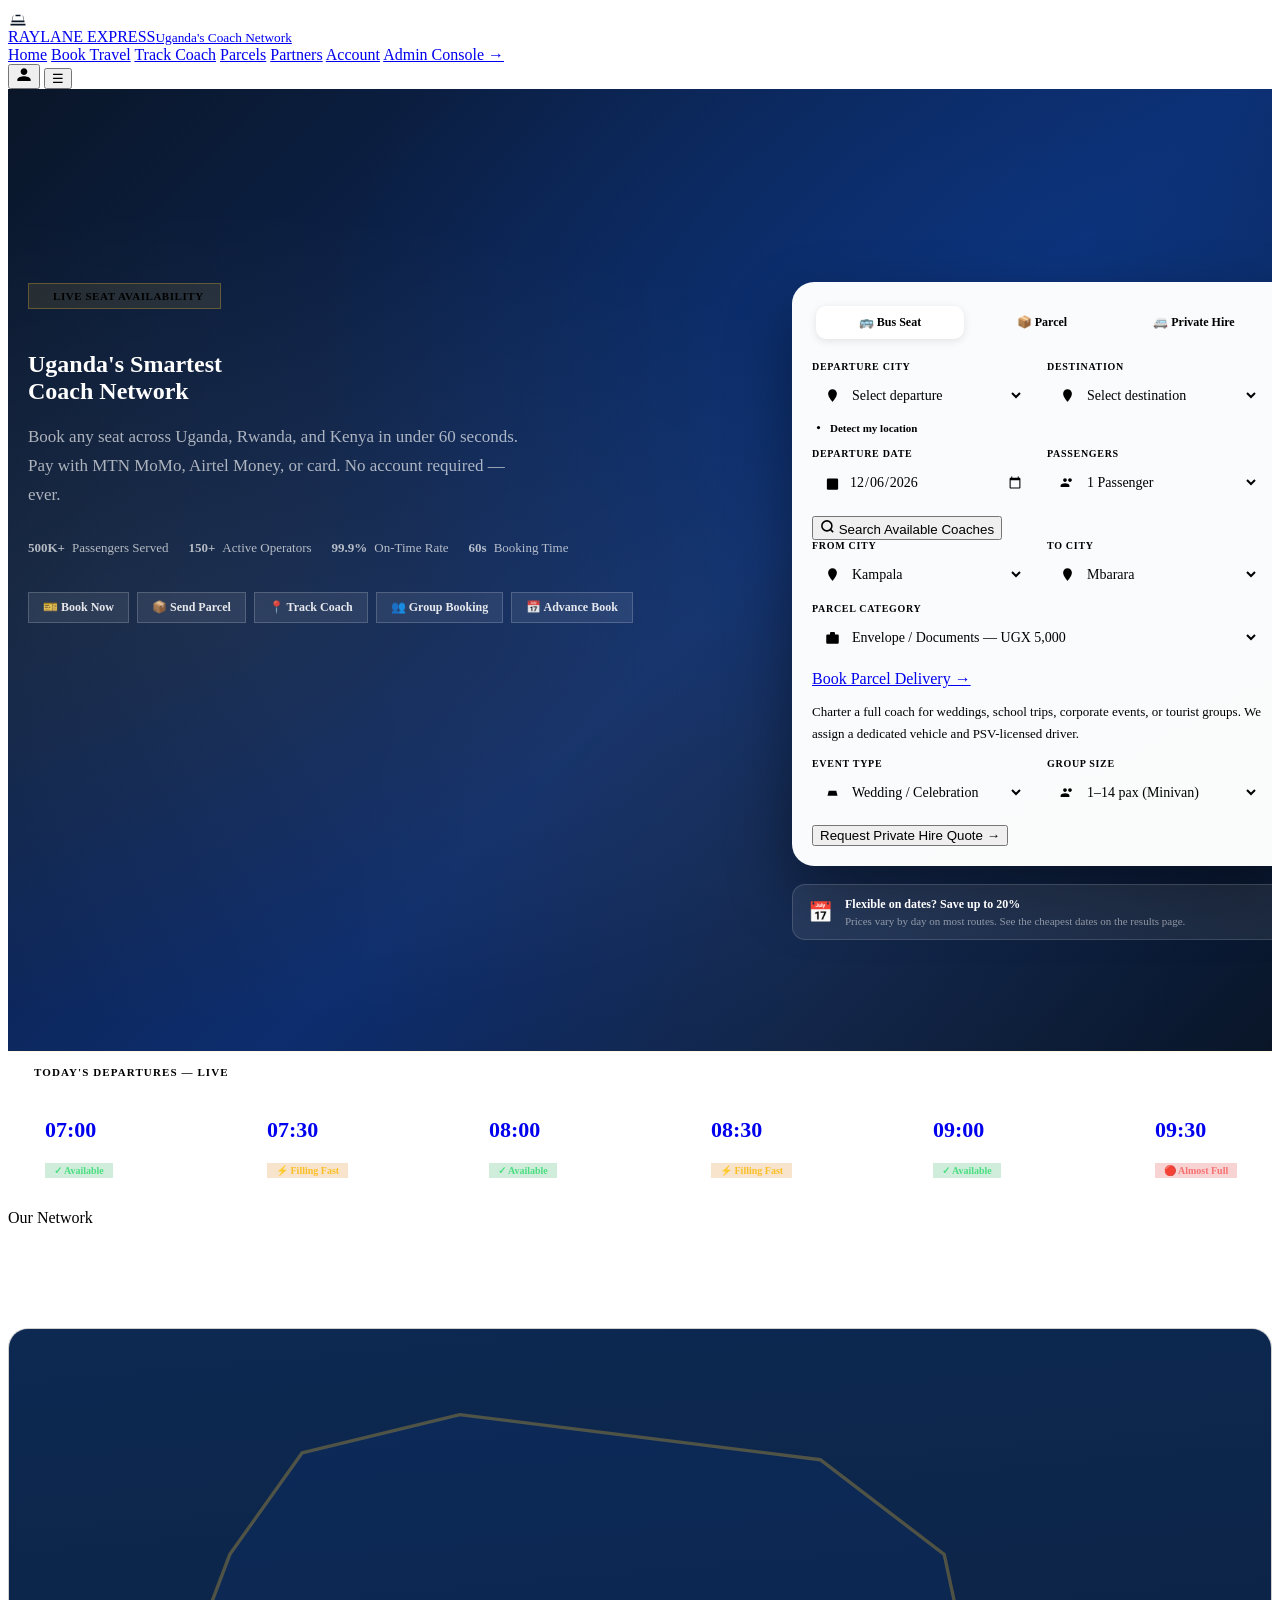
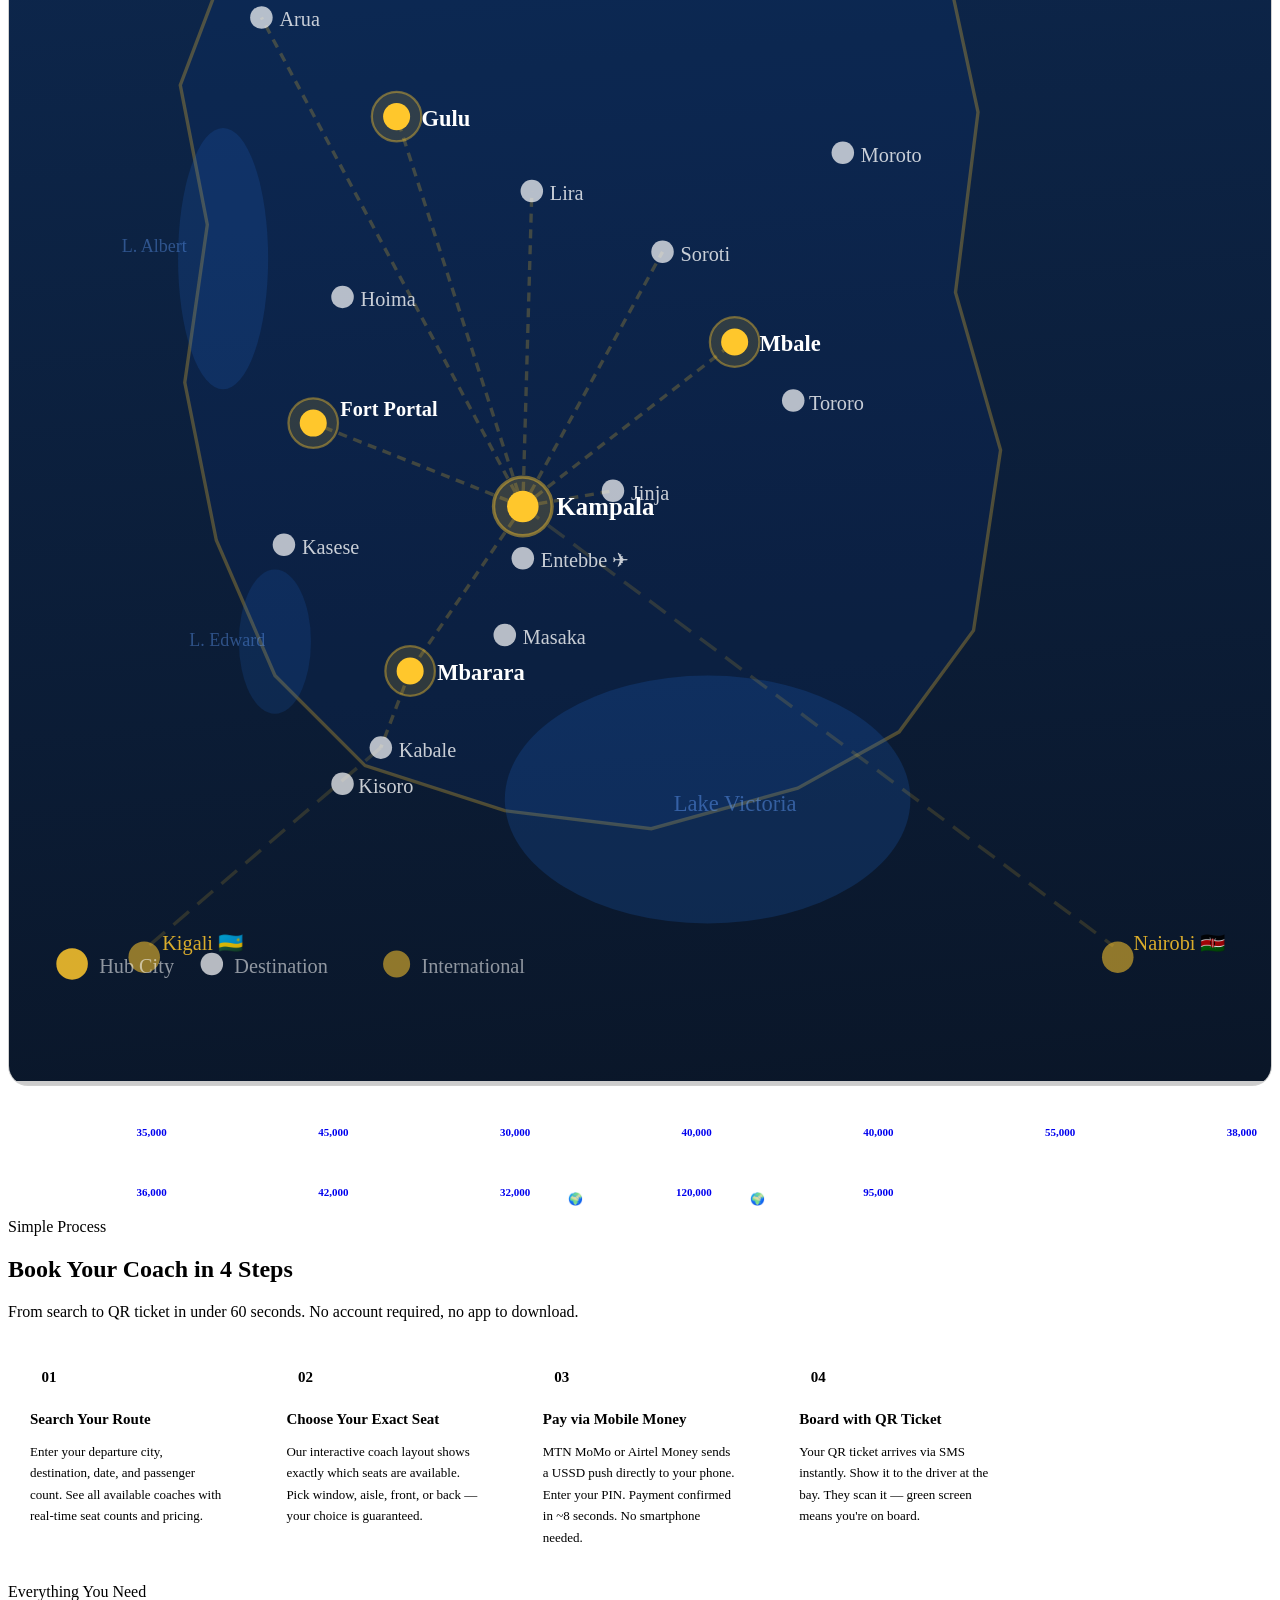
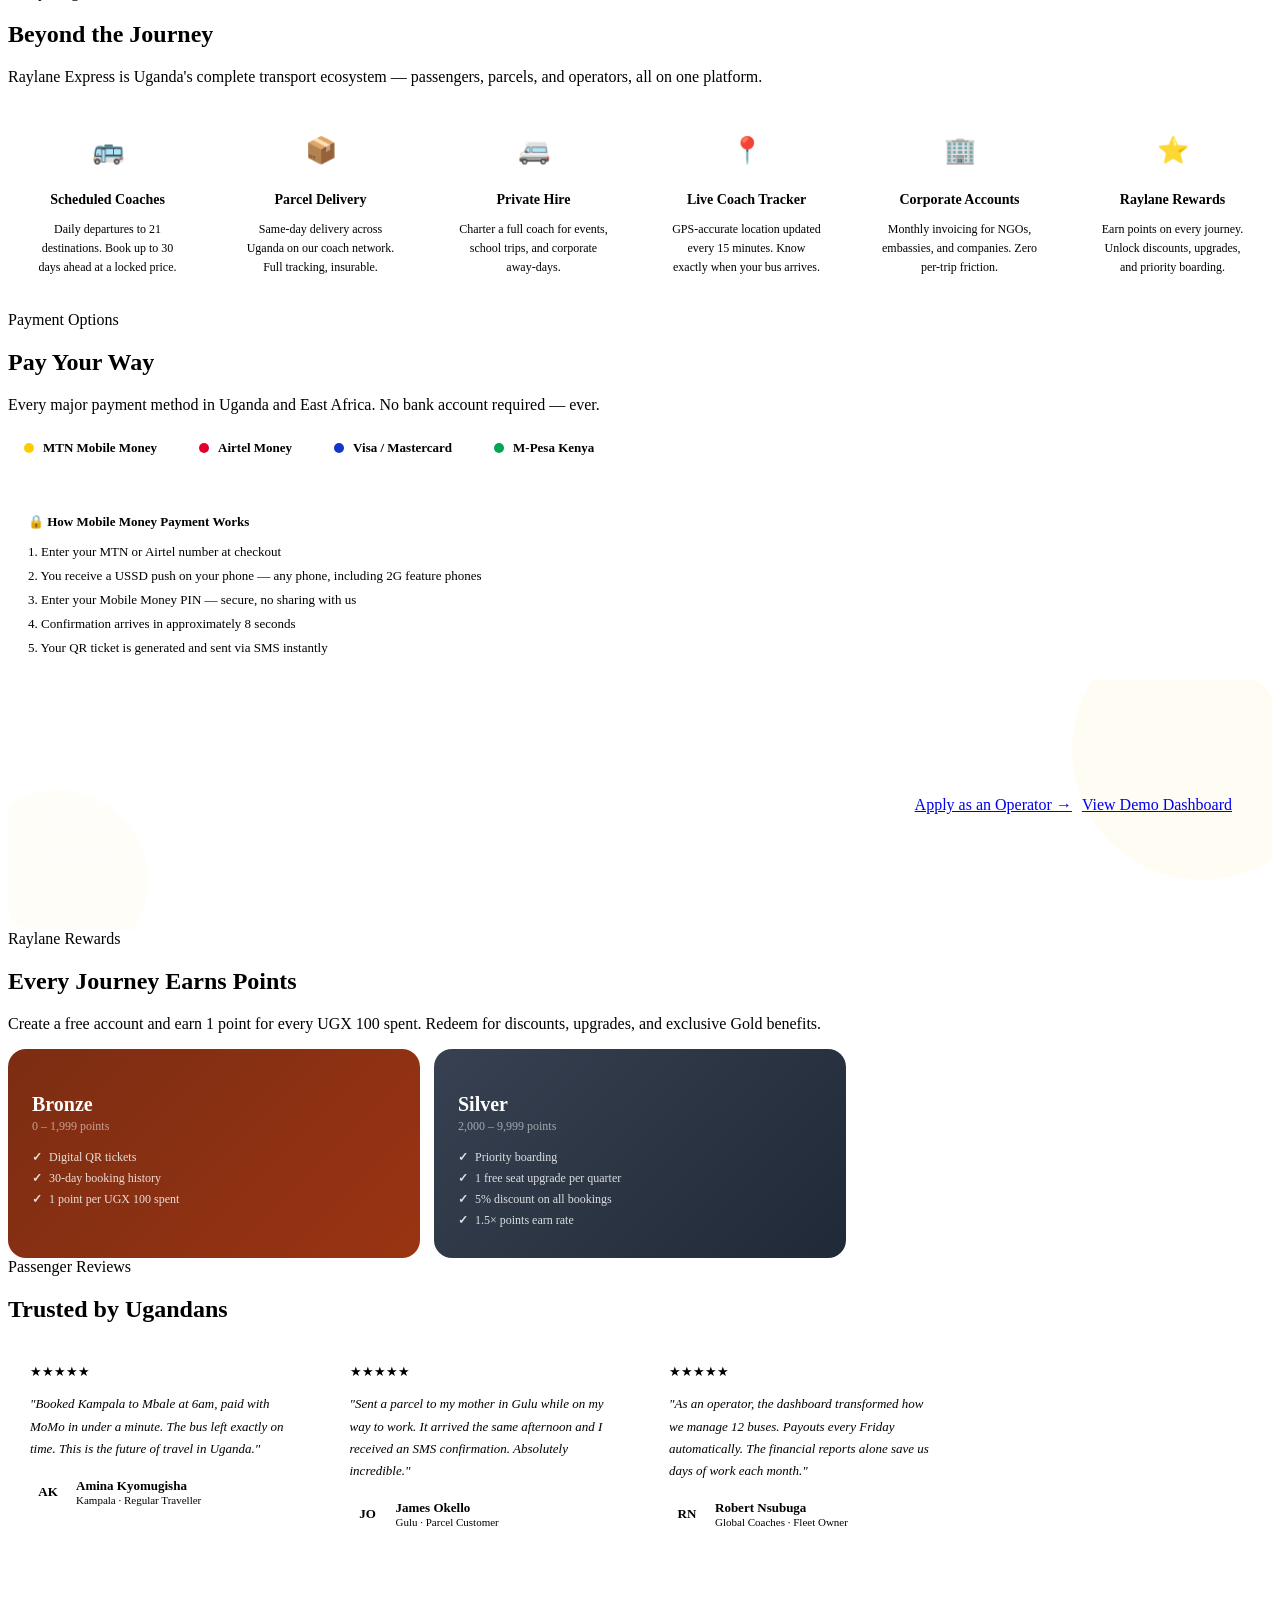
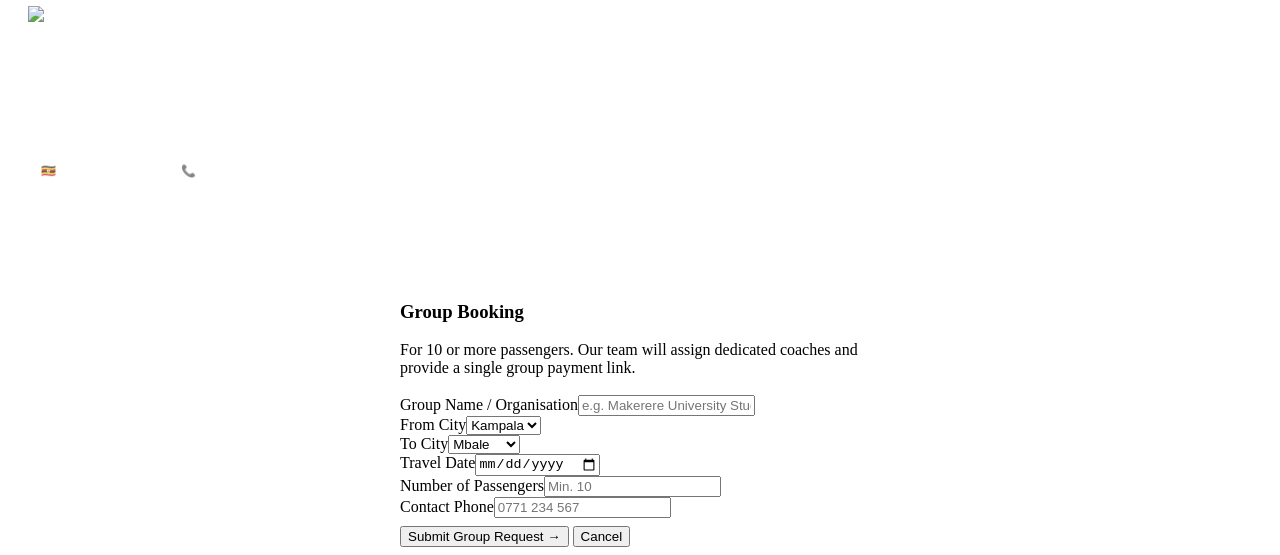
==== public/index.html @ 49a87b99 "Add files via upload 2A" ====
<!DOCTYPE html>
<html lang="en">
<head>
<meta charset="UTF-8"/>
<meta name="viewport" content="width=device-width,initial-scale=1.0,maximum-scale=1.0"/>
<meta name="description" content="Book Uganda coach tickets online in 60 seconds. MTN MoMo, Airtel Money, or card. Kampala to Mbale, Gulu, Mbarara, Nairobi and more."/>
<meta name="theme-color" content="#0A1628"/>
<title>Raylane Express — Uganda's Premier Coach Network</title>
<link rel="icon" href="/logo.png" type="image/png"/>
<link rel="apple-touch-icon" href="/logo.png"/>
<link rel="manifest" href="/manifest.json"/>
<link rel="stylesheet" href="/styles.css"/>
<style>
/* ── HOME-SPECIFIC STYLES ── */
.hero {
  min-height: 100vh; background: var(--navy);
  position: relative; display: flex; flex-direction: column;
  justify-content: center; overflow: hidden; padding-top: 62px;
}
.hero-bg {
  position: absolute; inset: 0;
  background: linear-gradient(135deg,#0A1628 0%,#0d2d6e 55%,#0A1628 100%);
}
.hero-glow {
  position: absolute; inset: 0;
  background-image:
    radial-gradient(ellipse at 15% 55%, rgba(255,199,44,.07) 0%, transparent 55%),
    radial-gradient(ellipse at 85% 25%, rgba(11,61,145,.45) 0%, transparent 50%),
    radial-gradient(ellipse at 60% 85%, rgba(255,199,44,.04) 0%, transparent 40%);
  pointer-events: none;
}
.hero-content {
  position: relative; z-index: 2; max-width: 1280px;
  margin: 0 auto; padding: 44px 20px 24px; width: 100%;
}
.hero-grid { display: flex; gap: 20px; flex-wrap: wrap; align-items: flex-start; }
.hero-left { flex: 1; min-width: 280px; }
.hero-right { flex: 1; min-width: 290px; max-width: 500px; }

.hero-badge {
  display: inline-flex; align-items: center; gap: 8px;
  background: rgba(255,199,44,.1); border: 1px solid rgba(255,199,44,.28);
  color: var(--gold); font-size: 11px; font-weight: 700;
  padding: 6px 16px; border-radius: var(--radius);
  letter-spacing: .05em; text-transform: uppercase; margin-bottom: 22px;
}
.hero h1 { color: #fff; margin-bottom: 18px; }
.hero h1 em { color: var(--gold); font-style: normal; }
.hero-sub { font-size: clamp(14px,1.8vw,17px); color: rgba(255,255,255,.65); max-width: 500px; line-height: 1.7; margin-bottom: 30px; }
.trust-row { display: flex; gap: 20px; flex-wrap: wrap; margin-bottom: 36px; }
.trust-item { display: flex; align-items: center; gap: 7px; color: rgba(255,255,255,.68); font-size: 13px; }
.trust-item strong { color: var(--gold); font-family: var(--font-display); font-weight: 800; }

/* Search box */
.search-box {
  background: rgba(255,255,255,.98); border-radius: 22px;
  padding: 20px; box-shadow: 0 28px 64px rgba(0,0,0,.42);
  margin-bottom: 18px;
}
.search-tabs { display: flex; gap: 4px; background: var(--surface); border-radius: 13px; padding: 4px; margin-bottom: 18px; }
.stab {
  flex: 1; text-align: center; padding: 9px 4px; border-radius: 10px;
  font-size: 12px; font-weight: 700; cursor: pointer; transition: all .2s;
  border: none; background: transparent; color: var(--muted); font-family: var(--font-display);
}
.stab.active { background: #fff; color: var(--blue); box-shadow: 0 2px 8px rgba(0,0,0,.1); }
.search-fields { display: grid; grid-template-columns: 1fr 1fr; gap: 10px; margin-bottom: 14px; }
.sf-label { font-size: 10px; font-weight: 700; color: var(--muted); text-transform: uppercase; letter-spacing: .07em; margin-bottom: 5px; }
.sf-wrap {
  display: flex; align-items: center; gap: 8px;
  background: var(--surface); border: 1.5px solid var(--border);
  border-radius: 12px; padding: 10px 13px; transition: border-color .2s;
}
.sf-wrap:focus-within, .sf-wrap:hover { border-color: var(--blue); }
.sf-wrap svg { width: 15px; height: 15px; fill: var(--blue); flex-shrink: 0; }
.sf-wrap select, .sf-wrap input {
  border: none; background: transparent; font-size: 14px; font-weight: 500;
  color: var(--text); outline: none; width: 100%; cursor: pointer;
  font-family: var(--font-body);
}
.sf-full { grid-column: 1 / -1; }
.loc-btn {
  display: inline-flex; align-items: center; gap: 5px;
  color: var(--blue); font-size: 11px; font-weight: 600;
  cursor: pointer; border: none; background: none;
  padding: 3px 0; margin-top: 4px; font-family: var(--font-body);
}
.loc-btn svg { width: 13px; height: 13px; fill: var(--blue); }
.terminal-info {
  background: rgba(22,163,74,.08); border: 1px solid rgba(22,163,74,.2);
  border-radius: 10px; padding: 8px 12px; font-size: 12px;
  color: var(--green); margin-top: 8px; display: none;
}
.quick-pills { display: flex; gap: 8px; flex-wrap: wrap; }
.qp {
  display: inline-flex; align-items: center; gap: 6px;
  background: rgba(255,255,255,.08); border: 1px solid rgba(255,255,255,.18);
  color: rgba(255,255,255,.88); font-size: 12px; font-weight: 600;
  padding: 7px 14px; border-radius: var(--radius); cursor: pointer;
  transition: all .2s; white-space: nowrap; text-decoration: none;
}
.qp:hover { background: var(--gold); color: var(--navy); border-color: var(--gold); }

/* Live strip */
.live-strip { background: var(--navy); padding: 14px 0; border-top: 1px solid rgba(255,199,44,.14); }
.live-strip-inner { max-width: 1280px; margin: 0 auto; padding: 0 20px; }
.live-label { font-size: 11px; font-weight: 700; text-transform: uppercase; letter-spacing: .1em; color: var(--gold); margin-bottom: 10px; display: flex; align-items: center; gap: 6px; }
.dep-scroll { display: flex; gap: 10px; overflow-x: auto; padding-bottom: 4px; scrollbar-width: none; }
.dep-scroll::-webkit-scrollbar { display: none; }
.dep-card {
  flex-shrink: 0; background: rgba(255,255,255,.05);
  border: 1px solid rgba(255,255,255,.1); border-radius: 13px;
  padding: 12px 16px; min-width: 178px; cursor: pointer;
  transition: all .2s; text-decoration: none; display: block;
}
.dep-card:hover { background: rgba(255,199,44,.08); border-color: rgba(255,199,44,.3); }
.dep-route { font-size: 12px; font-weight: 700; color: #fff; margin-bottom: 3px; }
.dep-time { font-size: 22px; font-weight: 800; font-family: var(--font-display); color: var(--gold); line-height: 1; }
.dep-meta { font-size: 11px; color: rgba(255,255,255,.42); margin-top: 4px; }
.dep-status { font-size: 10px; font-weight: 700; padding: 2px 9px; border-radius: var(--radius); margin-top: 6px; display: inline-block; }
.ds-ok   { background: rgba(22,163,74,.2); color: #4ade80; }
.ds-fast { background: rgba(217,119,6,.2); color: #fbbf24; }
.ds-full { background: rgba(220,38,38,.2); color: #f87171; }

/* Map section */
.map-section { background: var(--navy); }
.map-section .section-title { color: #fff; }
.map-section .section-sub { color: rgba(255,255,255,.58); }
.map-wrap { border-radius: 20px; overflow: hidden; border: 1px solid rgba(255,255,255,.08); background: rgba(0,0,0,.2); }
.dest-grid { display: grid; grid-template-columns: repeat(auto-fill, minmax(158px,1fr)); gap: 8px; margin-top: 20px; }
.dest-chip {
  display: flex; align-items: center; justify-content: space-between;
  background: rgba(255,255,255,.05); border: 1px solid rgba(255,255,255,.09);
  border-radius: 12px; padding: 10px 14px; cursor: pointer;
  transition: all .2s; text-decoration: none;
}
.dest-chip:hover { background: rgba(255,199,44,.1); border-color: rgba(255,199,44,.3); }
.dc-name { font-size: 12px; font-weight: 600; color: #fff; }
.dc-price { font-size: 11px; color: var(--gold); font-weight: 700; }

/* Services */
.svc-grid { display: grid; grid-template-columns: repeat(auto-fill, minmax(185px,1fr)); gap: 14px; }
.svc-card {
  background: #fff; border: 1px solid var(--border); border-radius: 17px;
  padding: 22px; text-align: center; cursor: pointer; transition: all .25s;
  text-decoration: none; color: inherit; display: block;
}
.svc-card:hover { transform: translateY(-4px); box-shadow: 0 14px 36px rgba(11,61,145,.13); border-color: var(--blue); }
.svc-icon { width: 54px; height: 54px; background: var(--surface); border-radius: 14px; display: flex; align-items: center; justify-content: center; margin: 0 auto 14px; font-size: 26px; transition: background .2s; }
.svc-card:hover .svc-icon { background: var(--navy); }
.svc-title { font-size: 14px; font-weight: 700; margin-bottom: 6px; font-family: var(--font-display); }
.svc-desc { font-size: 12px; color: var(--muted); line-height: 1.6; }

/* Payment */
.pay-grid { display: flex; flex-wrap: wrap; gap: 10px; }
.pay-card { display: flex; align-items: center; gap: 9px; background: #fff; border: 1.5px solid var(--border); border-radius: 12px; padding: 10px 16px; font-size: 13px; font-weight: 600; }
.pdot { width: 10px; height: 10px; border-radius: 50%; flex-shrink: 0; }
.momo { background: #FFCC00; } .airtel { background: #E4002B; } .visa { background: #1434CB; } .mpesa { background: #00A651; }

/* Operator banner */
.op-banner {
  background: linear-gradient(135deg, var(--navy) 0%, #0e3d8c 100%);
  border-radius: 24px; padding: 48px 40px;
  display: flex; flex-wrap: wrap; gap: 32px;
  align-items: center; justify-content: space-between;
  position: relative; overflow: hidden;
}
.op-banner::before { content: ''; position: absolute; right: -60px; top: -60px; width: 260px; height: 260px; background: rgba(255,199,44,.05); border-radius: 50%; }
.op-banner::after  { content: ''; position: absolute; left: -40px; bottom: -40px; width: 180px; height: 180px; background: rgba(255,199,44,.03); border-radius: 50%; }
.op-banner-text { position: relative; z-index: 1; }
.op-banner-text h2 { color: #fff; margin-bottom: 10px; }
.op-banner-text p { color: rgba(255,255,255,.68); max-width: 480px; line-height: 1.7; font-size: 15px; }
.op-banner-btns { display: flex; gap: 10px; flex-wrap: wrap; position: relative; z-index: 1; }

/* Loyalty */
.loyalty-grid { display: grid; grid-template-columns: repeat(3,1fr); gap: 14px; }
.tier-card { border-radius: 18px; padding: 24px; overflow: hidden; }
.t-bronze { background: linear-gradient(135deg,#7c2d12,#9a3412); }
.t-silver { background: linear-gradient(135deg,#374151,#1f2937); }
.t-gold   { background: linear-gradient(135deg,#78350f,var(--navy)); }
.tier-card h3 { font-size: 20px; font-weight: 800; color: #fff; margin-bottom: 3px; }
.tier-pts { font-size: 12px; color: rgba(255,255,255,.55); margin-bottom: 16px; }
.tier-perk { font-size: 12px; color: rgba(255,255,255,.84); margin-bottom: 6px; display: flex; gap: 7px; }
.tier-perk::before { content: '✓'; color: var(--gold); font-weight: 700; flex-shrink: 0; }

/* Testimonials */
.testimonials-grid { display: grid; grid-template-columns: repeat(auto-fill, minmax(250px,1fr)); gap: 14px; }
.tcard { background: #fff; border: 1px solid var(--border); border-radius: 16px; padding: 22px; }
.tcard-stars { color: var(--gold); font-size: 13px; margin-bottom: 10px; }
.tcard-quote { font-size: 13px; color: var(--text); line-height: 1.7; margin-bottom: 14px; font-style: italic; }
.tcard-author { display: flex; align-items: center; gap: 10px; }
.tcard-avatar { width: 36px; height: 36px; border-radius: 50%; background: var(--navy); display: flex; align-items: center; justify-content: center; font-size: 13px; font-weight: 800; color: var(--gold); font-family: var(--font-display); flex-shrink: 0; }

/* Footer */
footer { background: var(--navy); color: rgba(255,255,255,.65); padding: 52px 20px 24px; }
.footer-grid { max-width: 1280px; margin: 0 auto; display: grid; grid-template-columns: 2fr 1fr 1fr 1fr; gap: 32px; margin-bottom: 36px; }
.footer-brand p { font-size: 13px; line-height: 1.75; max-width: 240px; margin-top: 12px; }
.footer-col h4 { font-family: var(--font-display); font-size: 12px; font-weight: 700; color: #fff; text-transform: uppercase; letter-spacing: .08em; margin-bottom: 14px; }
.footer-col a { display: block; font-size: 13px; color: rgba(255,255,255,.52); text-decoration: none; margin-bottom: 8px; cursor: pointer; transition: color .2s; }
.footer-col a:hover { color: var(--gold); }
.footer-bottom { max-width: 1280px; margin: 0 auto; border-top: 1px solid rgba(255,255,255,.09); padding-top: 20px; display: flex; flex-wrap: wrap; justify-content: space-between; gap: 12px; font-size: 12px; color: rgba(255,255,255,.35); }
.footer-bottom a { color: rgba(255,255,255,.35); text-decoration: none; cursor: pointer; }

/* Steps */
.steps-grid { display: grid; grid-template-columns: repeat(auto-fill, minmax(210px,1fr)); gap: 18px; }
.step-card { background: #fff; border: 1px solid var(--border); border-radius: 17px; padding: 22px; position: relative; overflow: hidden; }
.step-card::before { content: ''; position: absolute; top: 0; left: 0; right: 0; height: 3px; background: var(--gold); }
.step-num { width: 38px; height: 38px; background: var(--navy); border-radius: 10px; display: flex; align-items: center; justify-content: center; font-family: var(--font-display); font-weight: 800; font-size: 15px; color: var(--gold); margin-bottom: 14px; }
.step-title { font-size: 15px; font-weight: 700; margin-bottom: 7px; }
.step-desc { font-size: 13px; color: var(--muted); line-height: 1.65; }

@media(max-width:900px) { .search-fields { grid-template-columns: 1fr; } .sf-full { grid-column: 1; } .op-banner { padding: 28px 22px; } .loyalty-grid { grid-template-columns: 1fr; } .footer-grid { grid-template-columns: 1fr 1fr; } }
@media(max-width:600px) { .steps-grid { grid-template-columns: 1fr; } .svc-grid { grid-template-columns: repeat(2,1fr); } .hero-right { max-width: 100%; } }
</style>
</head>
<body>

<!-- TOAST -->
<div class="toast" id="rl-toast"></div>

<!-- NAV -->
<nav class="nav">
  <div class="nav-inner">
    <a href="/" class="nav-logo">
      <img src="/logo.png" alt="Raylane Express" style="height:40px;width:auto" onerror="this.style.display='none';this.nextElementSibling.style.display='flex'"/>
      <div class="nav-logo-fallback" style="display:none">
        <svg width="20" height="20" viewBox="0 0 24 24" fill="#0A1628"><path d="M4 17l2-8h12l2 8H4zm1-2h14l-1.5-6H6.5L5 15zM3 19h18v2H3v-2zm6-9h6V8H9v2z"/></svg>
      </div>
      <div class="nav-logo-text">RAYLANE EXPRESS<small>Uganda's Coach Network</small></div>
    </a>
    <div class="nav-links">
      <a href="/" class="active">Home</a>
      <a href="/book">Book Travel</a>
      <a href="/track">Track Coach</a>
      <a href="/parcels">Parcels</a>
      <a href="/partner">Partners</a>
      <a href="/account">Account</a>
      <a href="/admin" class="nav-cta-btn">Admin Console →</a>
    </div>
    <div class="nav-actions">
      <button class="icon-btn" onclick="window.location='/account'" title="Account">
        <svg width="16" height="16" viewBox="0 0 24 24" fill="currentColor"><path d="M12 12c2.7 0 5-2.3 5-5s-2.3-5-5-5-5 2.3-5 5 2.3 5 5 5zm0 2c-3.3 0-10 1.7-10 5v2h20v-2c0-3.3-6.7-5-10-5z"/></svg>
      </button>
      <button class="hamburger" onclick="toggleMobMenu()" aria-label="Menu">☰</button>
    </div>
  </div>
</nav>

<!-- MOBILE MENU -->
<div class="mob-menu" id="mob-menu" style="display:none">
  <a href="/">🏠 Home</a>
  <a href="/book">🎫 Book Travel</a>
  <a href="/track">📍 Track My Coach</a>
  <a href="/parcels">📦 Send Parcels</a>
  <a href="/partner">🤝 Become a Partner</a>
  <a href="/account">👤 My Account</a>
  <a href="/admin" class="mob-cta">Admin Console →</a>
  <a href="/operator/demo" class="mob-cta" style="margin-top:4px">Operator Dashboard →</a>
</div>

<!-- HERO -->
<section class="hero">
  <div class="hero-bg"></div>
  <div class="hero-glow"></div>
  <div class="hero-content">
    <div class="hero-grid">
      <div class="hero-left">
        <div class="hero-badge">
          <span class="live-dot"></span> Live Seat Availability
        </div>
        <h1>Uganda's <em>Smartest</em><br/>Coach Network</h1>
        <p class="hero-sub">Book any seat across Uganda, Rwanda, and Kenya in under 60 seconds. Pay with MTN MoMo, Airtel Money, or card. No account required — ever.</p>
        <div class="trust-row">
          <div class="trust-item"><strong>500K+</strong> Passengers Served</div>
          <div class="trust-item"><strong>150+</strong> Active Operators</div>
          <div class="trust-item"><strong>99.9%</strong> On-Time Rate</div>
          <div class="trust-item"><strong>60s</strong> Booking Time</div>
        </div>
        <div class="quick-pills">
          <a href="/book" class="qp">🎫 Book Now</a>
          <a href="/parcels" class="qp">📦 Send Parcel</a>
          <a href="/track" class="qp">📍 Track Coach</a>
          <a href="#" class="qp" onclick="openModal('group-modal')">👥 Group Booking</a>
          <a href="/book?type=advance" class="qp">📅 Advance Book</a>
        </div>
      </div>

      <!-- SEARCH BOX -->
      <div class="hero-right">
        <div class="search-box">
          <div class="search-tabs">
            <button class="stab active" onclick="setSearchTab('bus',this)">🚌 Bus Seat</button>
            <button class="stab" onclick="setSearchTab('parcel',this)">📦 Parcel</button>
            <button class="stab" onclick="setSearchTab('hire',this)">🚐 Private Hire</button>
          </div>

          <!-- BUS TAB -->
          <div id="st-bus">
            <div class="search-fields">
              <div>
                <div class="sf-label">Departure City</div>
                <div class="sf-wrap">
                  <svg viewBox="0 0 24 24"><circle cx="12" cy="10" r="3"/><path d="M12 2C8.1 2 5 5.1 5 9c0 5.2 7 13 7 13s7-7.8 7-13c0-3.9-3.1-7-7-7z"/></svg>
                  <select id="from-city" onchange="updateToOptions()">
                    <option value="">Select departure</option>
                    <option>Kampala</option><option>Entebbe</option><option>Jinja</option>
                    <option>Mbale</option><option>Gulu</option><option>Arua</option>
                    <option>Mbarara</option><option>Fort Portal</option><option>Kabale</option>
                    <option>Lira</option><option>Soroti</option><option>Tororo</option>
                    <option>Kasese</option><option>Masaka</option><option>Hoima</option>
                    <option>Kisoro</option><option>Moroto</option><option>Kotido</option>
                    <option>Nairobi (Kenya)</option><option>Kigali (Rwanda)</option>
                  </select>
                </div>
                <button class="loc-btn" onclick="handleLocDetect()">
                  <svg viewBox="0 0 24 24"><circle cx="12" cy="12" r="3"/><path d="M12 2v3M12 19v3M2 12h3M19 12h3"/></svg>
                  Detect my location
                </button>
                <div class="terminal-info" id="terminal-info"></div>
              </div>
              <div>
                <div class="sf-label">Destination</div>
                <div class="sf-wrap">
                  <svg viewBox="0 0 24 24"><path d="M12 2C8.1 2 5 5.1 5 9c0 5.2 7 13 7 13s7-7.8 7-13c0-3.9-3.1-7-7-7z"/></svg>
                  <select id="to-city">
                    <option value="">Select destination</option>
                    <option>Mbale</option><option>Gulu</option><option>Mbarara</option>
                    <option>Fort Portal</option><option>Arua</option><option>Kabale</option>
                    <option>Jinja</option><option>Lira</option><option>Soroti</option>
                    <option>Tororo</option><option>Kasese</option><option>Masaka</option>
                    <option>Hoima</option><option>Kisoro</option><option>Entebbe</option>
                    <option>Nairobi (Kenya)</option><option>Kigali (Rwanda)</option>
                  </select>
                </div>
              </div>
              <div>
                <div class="sf-label">Departure Date</div>
                <div class="sf-wrap">
                  <svg viewBox="0 0 24 24"><rect x="3" y="4" width="18" height="18" rx="2"/><path d="M16 2v4M8 2v4M3 10h18"/></svg>
                  <input type="date" id="dep-date"/>
                </div>
              </div>
              <div>
                <div class="sf-label">Passengers</div>
                <div class="sf-wrap">
                  <svg viewBox="0 0 24 24"><path d="M16 11c1.66 0 3-1.34 3-3s-1.34-3-3-3-3 1.34-3 3 1.34 3 3 3zm-8 0c1.66 0 3-1.34 3-3S9.66 5 8 5 5 6.34 5 8s1.34 3 3 3zm0 2c-2.33 0-7 1.17-7 3.5V19h14v-2.5c0-2.33-4.67-3.5-7-3.5z"/></svg>
                  <select id="pax-count">
                    <option value="1">1 Passenger</option><option value="2">2 Passengers</option>
                    <option value="3">3 Passengers</option><option value="4">4 Passengers</option>
                    <option value="5">5 Passengers</option><option value="6">6+ (Group)</option>
                  </select>
                </div>
              </div>
            </div>
            <button class="btn btn-gold btn-full" onclick="handleSearch()">
              <svg width="15" height="15" viewBox="0 0 24 24" fill="none" stroke="currentColor" stroke-width="2.5"><circle cx="11" cy="11" r="8"/><path d="m21 21-4.35-4.35"/></svg>
              Search Available Coaches
            </button>
          </div>

          <!-- PARCEL TAB -->
          <div id="st-parcel" class="hidden">
            <div class="search-fields">
              <div>
                <div class="sf-label">From City</div>
                <div class="sf-wrap"><svg viewBox="0 0 24 24"><path d="M12 2C8.1 2 5 5.1 5 9c0 5.2 7 13 7 13s7-7.8 7-13c0-3.9-3.1-7-7-7z"/></svg><select><option>Kampala</option><option>Jinja</option><option>Mbale</option><option>Gulu</option></select></div>
              </div>
              <div>
                <div class="sf-label">To City</div>
                <div class="sf-wrap"><svg viewBox="0 0 24 24"><path d="M12 2C8.1 2 5 5.1 5 9c0 5.2 7 13 7 13s7-7.8 7-13c0-3.9-3.1-7-7-7z"/></svg><select><option>Mbarara</option><option>Fort Portal</option><option>Lira</option><option>Arua</option><option>Kabale</option></select></div>
              </div>
              <div class="sf-full">
                <div class="sf-label">Parcel Category</div>
                <div class="sf-wrap"><svg viewBox="0 0 24 24"><path d="M20 7h-4V5c0-1.1-.9-2-2-2h-4c-1.1 0-2 .9-2 2v2H4c-1.1 0-2 .9-2 2v11c0 1.1.9 2 2 2h16c1.1 0 2-.9 2-2V9c0-1.1-.9-2-2-2z"/></svg><select><option>Envelope / Documents — UGX 5,000</option><option>Small Parcel (up to 2kg) — UGX 12,000</option><option>Large Parcel (up to 10kg) — UGX 20,000</option><option>Heavy Cargo — From UGX 30,000</option></select></div>
              </div>
            </div>
            <a href="/parcels" class="btn btn-gold btn-full">Book Parcel Delivery →</a>
          </div>

          <!-- HIRE TAB -->
          <div id="st-hire" class="hidden">
            <p style="font-size:13px;color:var(--muted);margin-bottom:14px;line-height:1.65">Charter a full coach for weddings, school trips, corporate events, or tourist groups. We assign a dedicated vehicle and PSV-licensed driver.</p>
            <div class="search-fields">
              <div>
                <div class="sf-label">Event Type</div>
                <div class="sf-wrap"><svg viewBox="0 0 24 24"><path d="M4 17l2-8h12l2 8H4z"/></svg><select><option>Wedding / Celebration</option><option>Corporate Event</option><option>School Trip</option><option>Tourist Group</option><option>Airport Transfer</option><option>Conference</option></select></div>
              </div>
              <div>
                <div class="sf-label">Group Size</div>
                <div class="sf-wrap"><svg viewBox="0 0 24 24"><path d="M16 11c1.66 0 3-1.34 3-3s-1.34-3-3-3-3 1.34-3 3 1.34 3 3 3zm-8 0c1.66 0 3-1.34 3-3S9.66 5 8 5 5 6.34 5 8s1.34 3 3 3zm0 2c-2.33 0-7 1.17-7 3.5V19h14v-2.5c0-2.33-4.67-3.5-7-3.5z"/></svg><select><option>1–14 pax (Minivan)</option><option>15–40 pax (Midsize Coach)</option><option>41–67 pax (Full Coach)</option><option>68+ (Multiple Coaches)</option></select></div>
              </div>
            </div>
            <button class="btn btn-gold btn-full" onclick="toast('Private hire quote request submitted. Our team will contact you within 2 hours.')">Request Private Hire Quote →</button>
          </div>
        </div>

        <!-- Price calendar hint -->
        <div style="background:rgba(255,255,255,.08);border:1px solid rgba(255,255,255,.14);border-radius:13px;padding:12px 15px;display:flex;align-items:center;gap:12px">
          <span style="font-size:20px">📅</span>
          <div style="flex:1">
            <div style="font-size:12px;font-weight:700;color:#fff;margin-bottom:3px">Flexible on dates? Save up to 20%</div>
            <div style="font-size:11px;color:rgba(255,255,255,.5)">Prices vary by day on most routes. See the cheapest dates on the results page.</div>
          </div>
        </div>
      </div>
    </div>
  </div>
</section>

<!-- LIVE DEPARTURES STRIP -->
<div class="live-strip">
  <div class="live-strip-inner">
    <div class="live-label"><span class="live-dot"></span> Today's Departures — Live</div>
    <div class="dep-scroll">
      <a href="/book?route=kla-mbale" class="dep-card"><div class="dep-route">Kampala → Mbale</div><div class="dep-time">07:00</div><div class="dep-meta">Global Coaches · 67-Seater</div><span class="dep-status ds-ok">✓ Available</span></a>
      <a href="/book?route=kla-gulu" class="dep-card"><div class="dep-route">Kampala → Gulu</div><div class="dep-time">07:30</div><div class="dep-meta">YY Coaches · 67-Seater</div><span class="dep-status ds-fast">⚡ Filling Fast</span></a>
      <a href="/book?route=kla-mbarara" class="dep-card"><div class="dep-route">Kampala → Mbarara</div><div class="dep-time">08:00</div><div class="dep-meta">Link Bus · 67-Seater</div><span class="dep-status ds-ok">✓ Available</span></a>
      <a href="/book?route=kla-kabale" class="dep-card"><div class="dep-route">Kampala → Kabale</div><div class="dep-time">08:30</div><div class="dep-meta">Raylane Express · 67-Seater</div><span class="dep-status ds-fast">⚡ Filling Fast</span></a>
      <a href="/book?route=kla-arua" class="dep-card"><div class="dep-route">Kampala → Arua</div><div class="dep-time">09:00</div><div class="dep-meta">Fast Coaches · 67-Seater</div><span class="dep-status ds-ok">✓ Available</span></a>
      <a href="/book?route=kla-jinja" class="dep-card"><div class="dep-route">Kampala → Jinja</div><div class="dep-time">09:30</div><div class="dep-meta">YY Coaches · 14-Seater</div><span class="dep-status ds-full">🔴 Almost Full</span></a>
      <a href="/book?route=kla-ftportal" class="dep-card"><div class="dep-route">Kampala → Fort Portal</div><div class="dep-time">10:00</div><div class="dep-meta">Global Coaches · 67-Seater</div><span class="dep-status ds-ok">✓ Available</span></a>
      <a href="/book?route=kla-lira" class="dep-card"><div class="dep-route">Kampala → Lira</div><div class="dep-time">10:30</div><div class="dep-meta">Nile Express · 67-Seater</div><span class="dep-status ds-ok">✓ Available</span></a>
      <a href="/book?route=kla-nairobi" class="dep-card"><div class="dep-route">Kampala → Nairobi 🌍</div><div class="dep-time">20:00</div><div class="dep-meta">Raylane Express · International</div><span class="dep-status ds-ok">✓ Available</span></a>
    </div>
  </div>
</div>

<!-- DESTINATIONS MAP -->
<section class="section map-section">
  <div class="section-inner">
    <div class="section-label">Our Network</div>
    <h2 class="section-title">Where We Connect Uganda</h2>
    <p class="section-sub">Direct routes to 21 cities across Uganda with international corridors to Nairobi, Kenya and Kigali, Rwanda.</p>
    <div class="map-wrap">
      <svg viewBox="0 0 560 600" xmlns="http://www.w3.org/2000/svg" style="width:100%;background:linear-gradient(175deg,#0d2952 0%,#0A1628 100%)">
        <!-- Uganda Shape -->
        <path d="M130,55 L200,38 L280,48 L360,58 L415,100 L430,170 L420,250 L440,320 L428,400 L395,445 L350,470 L285,488 L220,480 L158,460 L118,420 L92,360 L78,290 L88,220 L76,158 L98,100 Z" fill="rgba(11,61,145,0.12)" stroke="rgba(255,199,44,0.28)" stroke-width="1.5"/>
        <!-- Lake Victoria -->
        <ellipse cx="310" cy="475" rx="90" ry="55" fill="rgba(30,100,200,0.22)"/>
        <text x="295" y="480" fill="rgba(100,160,255,0.45)" font-size="10" font-family="Sora">Lake Victoria</text>
        <!-- Lake Albert -->
        <ellipse cx="95" cy="235" rx="20" ry="58" fill="rgba(30,100,200,0.2)"/>
        <text x="50" y="232" fill="rgba(100,160,255,0.4)" font-size="8" font-family="Sora">L. Albert</text>
        <!-- Lake Edward -->
        <ellipse cx="118" cy="405" rx="16" ry="32" fill="rgba(30,100,200,0.18)"/>
        <text x="80" y="407" fill="rgba(100,160,255,0.4)" font-size="8" font-family="Sora">L. Edward</text>
        <!-- Route lines from Kampala -->
        <g stroke="rgba(255,199,44,0.22)" stroke-width="1.5" fill="none">
          <line x1="228" y1="345" x2="322" y2="272" stroke-dasharray="4,3"/>
          <line x1="228" y1="345" x2="172" y2="172" stroke-dasharray="4,3"/>
          <line x1="228" y1="345" x2="178" y2="418" stroke-dasharray="4,3"/>
          <line x1="228" y1="345" x2="135" y2="308" stroke-dasharray="4,3"/>
          <line x1="228" y1="345" x2="268" y2="338" stroke-dasharray="4,3"/>
          <line x1="228" y1="345" x2="112" y2="128" stroke-dasharray="4,3"/>
          <line x1="228" y1="345" x2="232" y2="205" stroke-dasharray="4,3"/>
          <line x1="228" y1="345" x2="290" y2="232" stroke-dasharray="4,3"/>
          <line x1="178" y1="418" x2="165" y2="452" stroke-dasharray="4,3"/>
        </g>
        <!-- International routes (dashed) -->
        <line x1="228" y1="345" x2="490" y2="540" stroke="rgba(255,199,44,0.15)" stroke-width="1.5" stroke-dasharray="9,5" fill="none"/>
        <line x1="165" y1="452" x2="62" y2="540" stroke="rgba(255,199,44,0.15)" stroke-width="1.5" stroke-dasharray="9,5" fill="none"/>

        <!-- HUBS (larger gold pins) -->
        <g onclick="toast('Kampala — Hub city. Multiple daily departures to all Uganda routes.')" style="cursor:pointer">
          <circle cx="228" cy="345" r="13" fill="rgba(255,199,44,0.18)" stroke="rgba(255,199,44,0.45)" stroke-width="1.5"/>
          <circle cx="228" cy="345" r="7" fill="#FFC72C"/>
          <text x="243" y="349" fill="#fff" font-size="11" font-weight="bold" font-family="Sora">Kampala</text>
        </g>
        <g onclick="toast('Gulu — Northern hub. Routes to Arua, Lira, South Sudan corridor.')" style="cursor:pointer">
          <circle cx="172" cy="172" r="11" fill="rgba(255,199,44,0.15)" stroke="rgba(255,199,44,0.4)" stroke-width="1"/>
          <circle cx="172" cy="172" r="6" fill="#FFC72C"/>
          <text x="183" y="176" fill="#fff" font-size="10" font-weight="bold" font-family="Sora">Gulu</text>
        </g>
        <g onclick="toast('Mbale — Eastern hub. Gateway to Mount Elgon and Kenya border.')" style="cursor:pointer">
          <circle cx="322" cy="272" r="11" fill="rgba(255,199,44,0.15)" stroke="rgba(255,199,44,0.4)" stroke-width="1"/>
          <circle cx="322" cy="272" r="6" fill="#FFC72C"/>
          <text x="333" y="276" fill="#fff" font-size="10" font-weight="bold" font-family="Sora">Mbale</text>
        </g>
        <g onclick="toast('Mbarara — Western hub. Routes to Fort Portal, Kabale, Rwanda.')" style="cursor:pointer">
          <circle cx="178" cy="418" r="11" fill="rgba(255,199,44,0.15)" stroke="rgba(255,199,44,0.4)" stroke-width="1"/>
          <circle cx="178" cy="418" r="6" fill="#FFC72C"/>
          <text x="190" y="422" fill="#fff" font-size="10" font-weight="bold" font-family="Sora">Mbarara</text>
        </g>
        <g onclick="toast('Fort Portal — Western hub. Gateway to Rwenzori Mountains and Congo border.')" style="cursor:pointer">
          <circle cx="135" cy="308" r="11" fill="rgba(255,199,44,0.15)" stroke="rgba(255,199,44,0.4)" stroke-width="1"/>
          <circle cx="135" cy="308" r="6" fill="#FFC72C"/>
          <text x="147" y="305" fill="#fff" font-size="9" font-weight="bold" font-family="Sora">Fort Portal</text>
        </g>

        <!-- Other cities -->
        <g onclick="toast('Jinja — Source of the Nile. 2h from Kampala.')" style="cursor:pointer"><circle cx="268" cy="338" r="5" fill="rgba(255,255,255,0.7)"/><text x="276" y="342" fill="rgba(255,255,255,0.78)" font-size="9" font-family="Sora">Jinja</text></g>
        <g onclick="toast('Arua — Northwest Uganda. Near Congo &amp; South Sudan border.')" style="cursor:pointer"><circle cx="112" cy="128" r="5" fill="rgba(255,255,255,0.7)"/><text x="120" y="132" fill="rgba(255,255,255,0.78)" font-size="9" font-family="Sora">Arua</text></g>
        <g onclick="toast('Lira — North-central. Growing commercial hub.')" style="cursor:pointer"><circle cx="232" cy="205" r="5" fill="rgba(255,255,255,0.7)"/><text x="240" y="209" fill="rgba(255,255,255,0.78)" font-size="9" font-family="Sora">Lira</text></g>
        <g onclick="toast('Soroti — Eastern Uganda. Major agricultural region.')" style="cursor:pointer"><circle cx="290" cy="232" r="5" fill="rgba(255,255,255,0.7)"/><text x="298" y="236" fill="rgba(255,255,255,0.78)" font-size="9" font-family="Sora">Soroti</text></g>
        <g onclick="toast('Entebbe — International airport city. Lake Victoria shore.')" style="cursor:pointer"><circle cx="228" cy="368" r="5" fill="rgba(255,255,255,0.7)"/><text x="236" y="372" fill="rgba(255,255,255,0.78)" font-size="9" font-family="Sora">Entebbe ✈</text></g>
        <g onclick="toast('Kabale — Southwestern highlands. Gateway to Bwindi Gorilla National Park.')" style="cursor:pointer"><circle cx="165" cy="452" r="5" fill="rgba(255,255,255,0.7)"/><text x="173" y="456" fill="rgba(255,255,255,0.78)" font-size="9" font-family="Sora">Kabale</text></g>
        <g onclick="toast('Tororo — Eastern border town. Near Kenya border.')" style="cursor:pointer"><circle cx="348" cy="298" r="5" fill="rgba(255,255,255,0.7)"/><text x="355" y="302" fill="rgba(255,255,255,0.78)" font-size="9" font-family="Sora">Tororo</text></g>
        <g onclick="toast('Kasese — Gateway to Queen Elizabeth National Park.')" style="cursor:pointer"><circle cx="122" cy="362" r="5" fill="rgba(255,255,255,0.7)"/><text x="130" y="366" fill="rgba(255,255,255,0.78)" font-size="9" font-family="Sora">Kasese</text></g>
        <g onclick="toast('Hoima — Oil-rich region. Bunyoro Kingdom capital.')" style="cursor:pointer"><circle cx="148" cy="252" r="5" fill="rgba(255,255,255,0.7)"/><text x="156" y="256" fill="rgba(255,255,255,0.78)" font-size="9" font-family="Sora">Hoima</text></g>
        <g onclick="toast('Masaka — South-central Uganda. Major trading town.')" style="cursor:pointer"><circle cx="220" cy="402" r="5" fill="rgba(255,255,255,0.7)"/><text x="228" y="406" fill="rgba(255,255,255,0.78)" font-size="9" font-family="Sora">Masaka</text></g>
        <g onclick="toast('Kisoro — Extreme southwest. Near DR Congo and Rwanda.')" style="cursor:pointer"><circle cx="148" cy="468" r="5" fill="rgba(255,255,255,0.7)"/><text x="155" y="472" fill="rgba(255,255,255,0.78)" font-size="9" font-family="Sora">Kisoro</text></g>
        <g onclick="toast('Moroto — Karamoja region. Scenic mountain landscape.')" style="cursor:pointer"><circle cx="370" cy="188" r="5" fill="rgba(255,255,255,0.7)"/><text x="378" y="192" fill="rgba(255,255,255,0.78)" font-size="9" font-family="Sora">Moroto</text></g>

        <!-- International -->
        <g onclick="toast('Nairobi, Kenya — International overnight route. 10–12 hours.')" style="cursor:pointer">
          <circle cx="492" cy="545" r="7" fill="rgba(255,199,44,0.55)" stroke="var(--gold)" stroke-width="1.5" stroke-dasharray="3,2"/>
          <text x="499" y="542" fill="rgba(255,199,44,0.85)" font-size="9" font-family="Sora">Nairobi 🇰🇪</text>
        </g>
        <g onclick="toast('Kigali, Rwanda — International route via Kabale. ~9 hours.')" style="cursor:pointer">
          <circle cx="60" cy="545" r="7" fill="rgba(255,199,44,0.55)" stroke="var(--gold)" stroke-width="1.5" stroke-dasharray="3,2"/>
          <text x="68" y="542" fill="rgba(255,199,44,0.85)" font-size="9" font-family="Sora">Kigali 🇷🇼</text>
        </g>

        <!-- Map legend -->
        <g transform="translate(20,540)">
          <circle cx="8" cy="8" r="7" fill="#FFC72C" opacity=".85"/>
          <text x="20" y="12" fill="rgba(255,255,255,0.55)" font-size="9" font-family="Sora">Hub City</text>
          <circle cx="70" cy="8" r="5" fill="rgba(255,255,255,0.7)"/>
          <text x="80" y="12" fill="rgba(255,255,255,0.55)" font-size="9" font-family="Sora">Destination</text>
          <circle cx="152" cy="8" r="6" fill="rgba(255,199,44,0.55)" stroke="var(--gold)" stroke-dasharray="2,2" stroke-width="1.5"/>
          <text x="163" y="12" fill="rgba(255,255,255,0.55)" font-size="9" font-family="Sora">International</text>
        </g>
      </svg>
    </div>
    <div class="dest-grid">
      <a href="/book?route=kla-mbale" class="dest-chip"><span class="dc-name">Kampala → Mbale</span><span class="dc-price">35,000</span></a>
      <a href="/book?route=kla-gulu" class="dest-chip"><span class="dc-name">Kampala → Gulu</span><span class="dc-price">45,000</span></a>
      <a href="/book?route=kla-mbarara" class="dest-chip"><span class="dc-name">Kampala → Mbarara</span><span class="dc-price">30,000</span></a>
      <a href="/book?route=kla-kabale" class="dest-chip"><span class="dc-name">Kampala → Kabale</span><span class="dc-price">40,000</span></a>
      <a href="/book?route=kla-ftportal" class="dest-chip"><span class="dc-name">Kampala → Fort Portal</span><span class="dc-price">40,000</span></a>
      <a href="/book?route=kla-arua" class="dest-chip"><span class="dc-name">Kampala → Arua</span><span class="dc-price">55,000</span></a>
      <a href="/book?route=kla-lira" class="dest-chip"><span class="dc-name">Kampala → Lira</span><span class="dc-price">38,000</span></a>
      <a href="/book?route=kla-soroti" class="dest-chip"><span class="dc-name">Kampala → Soroti</span><span class="dc-price">36,000</span></a>
      <a href="/book?route=kla-kasese" class="dest-chip"><span class="dc-name">Kampala → Kasese</span><span class="dc-price">42,000</span></a>
      <a href="/book?route=kla-hoima" class="dest-chip"><span class="dc-name">Kampala → Hoima</span><span class="dc-price">32,000</span></a>
      <a href="/book?route=kla-nairobi" class="dest-chip"><span class="dc-name">Kampala → Nairobi 🌍</span><span class="dc-price">120,000</span></a>
      <a href="/book?route=kla-kigali" class="dest-chip"><span class="dc-name">Kampala → Kigali 🌍</span><span class="dc-price">95,000</span></a>
    </div>
  </div>
</section>

<!-- HOW IT WORKS -->
<section class="section" style="background:#fff">
  <div class="section-inner">
    <div class="section-label">Simple Process</div>
    <h2 class="section-title">Book Your Coach in 4 Steps</h2>
    <p class="section-sub">From search to QR ticket in under 60 seconds. No account required, no app to download.</p>
    <div class="steps-grid">
      <div class="step-card"><div class="step-num">01</div><div class="step-title">Search Your Route</div><p class="step-desc">Enter your departure city, destination, date, and passenger count. See all available coaches with real-time seat counts and pricing.</p></div>
      <div class="step-card"><div class="step-num">02</div><div class="step-title">Choose Your Exact Seat</div><p class="step-desc">Our interactive coach layout shows exactly which seats are available. Pick window, aisle, front, or back — your choice is guaranteed.</p></div>
      <div class="step-card"><div class="step-num">03</div><div class="step-title">Pay via Mobile Money</div><p class="step-desc">MTN MoMo or Airtel Money sends a USSD push directly to your phone. Enter your PIN. Payment confirmed in ~8 seconds. No smartphone needed.</p></div>
      <div class="step-card"><div class="step-num">04</div><div class="step-title">Board with QR Ticket</div><p class="step-desc">Your QR ticket arrives via SMS instantly. Show it to the driver at the bay. They scan it — green screen means you're on board.</p></div>
    </div>
  </div>
</section>

<!-- SERVICES -->
<section class="section">
  <div class="section-inner">
    <div class="section-label">Everything You Need</div>
    <h2 class="section-title">Beyond the Journey</h2>
    <p class="section-sub">Raylane Express is Uganda's complete transport ecosystem — passengers, parcels, and operators, all on one platform.</p>
    <div class="svc-grid">
      <a href="/book" class="svc-card"><div class="svc-icon">🚌</div><div class="svc-title">Scheduled Coaches</div><p class="svc-desc">Daily departures to 21 destinations. Book up to 30 days ahead at a locked price.</p></a>
      <a href="/parcels" class="svc-card"><div class="svc-icon">📦</div><div class="svc-title">Parcel Delivery</div><p class="svc-desc">Same-day delivery across Uganda on our coach network. Full tracking, insurable.</p></a>
      <a href="#" class="svc-card" onclick="toast('Private hire enquiry form loading...')"><div class="svc-icon">🚐</div><div class="svc-title">Private Hire</div><p class="svc-desc">Charter a full coach for events, school trips, and corporate away-days.</p></a>
      <a href="/track" class="svc-card"><div class="svc-icon">📍</div><div class="svc-title">Live Coach Tracker</div><p class="svc-desc">GPS-accurate location updated every 15 minutes. Know exactly when your bus arrives.</p></a>
      <a href="#" class="svc-card" onclick="toast('Corporate account application loaded.')"><div class="svc-icon">🏢</div><div class="svc-title">Corporate Accounts</div><p class="svc-desc">Monthly invoicing for NGOs, embassies, and companies. Zero per-trip friction.</p></a>
      <a href="/account" class="svc-card"><div class="svc-icon">⭐</div><div class="svc-title">Raylane Rewards</div><p class="svc-desc">Earn points on every journey. Unlock discounts, upgrades, and priority boarding.</p></a>
    </div>
  </div>
</section>

<!-- PAYMENT METHODS -->
<section class="section" style="background:#fff;padding-top:0">
  <div class="section-inner">
    <div class="section-label">Payment Options</div>
    <h2 class="section-title">Pay Your Way</h2>
    <p class="section-sub">Every major payment method in Uganda and East Africa. No bank account required — ever.</p>
    <div class="pay-grid" style="margin-bottom:28px">
      <div class="pay-card"><div class="pdot momo"></div>MTN Mobile Money</div>
      <div class="pay-card"><div class="pdot airtel"></div>Airtel Money</div>
      <div class="pay-card"><div class="pdot visa"></div>Visa / Mastercard</div>
      <div class="pay-card"><div class="pdot mpesa"></div>M-Pesa Kenya</div>
    </div>
    <div style="background:var(--surface);border-radius:16px;padding:20px;max-width:480px;border:1px solid var(--border)">
      <div style="font-size:13px;font-weight:700;margin-bottom:10px;font-family:var(--font-display)">🔒 How Mobile Money Payment Works</div>
      <div style="font-size:13px;color:var(--muted);line-height:1.85">
        1. Enter your MTN or Airtel number at checkout<br/>
        2. You receive a USSD push on your phone — any phone, including 2G feature phones<br/>
        3. Enter your Mobile Money PIN — secure, no sharing with us<br/>
        4. Confirmation arrives in approximately 8 seconds<br/>
        5. Your QR ticket is generated and sent via SMS instantly
      </div>
    </div>
  </div>
</section>

<!-- OPERATOR BANNER -->
<section class="section" style="background:var(--surface)">
  <div class="section-inner">
    <div class="op-banner">
      <div class="op-banner-text">
        <h2>Grow Your Transport Business with Raylane</h2>
        <p>Join Uganda's most advanced coach management platform. Manage bookings, fleet compliance, driver payroll, parcel revenue, and full GAAP financial statements — from one dashboard. Free to join on our Starter plan.</p>
      </div>
      <div class="op-banner-btns">
        <a href="/partner" class="btn btn-gold">Apply as an Operator →</a>
        <a href="/operator/demo" class="btn btn-ghost">View Demo Dashboard</a>
      </div>
    </div>
  </div>
</section>

<!-- LOYALTY -->
<section class="section">
  <div class="section-inner">
    <div class="section-label">Raylane Rewards</div>
    <h2 class="section-title">Every Journey Earns Points</h2>
    <p class="section-sub">Create a free account and earn 1 point for every UGX 100 spent. Redeem for discounts, upgrades, and exclusive Gold benefits.</p>
    <div class="loyalty-grid">
      <div class="tier-card t-bronze"><h3>Bronze</h3><div class="tier-pts">0 – 1,999 points</div><div class="tier-perk">Digital QR tickets</div><div class="tier-perk">30-day booking history</div><div class="tier-perk">1 point per UGX 100 spent</div></div>
      <div class="tier-card t-silver"><h3>Silver</h3><div class="tier-pts">2,000 – 9,999 points</div><div class="tier-perk">Priority boarding</div><div class="tier-perk">1 free seat upgrade per quarter</div><div class="tier-perk">5% discount on all bookings</div><div class="tier-perk">1.5× points earn rate</div></div>
      <div class="tier-card t-gold"><h3>Gold</h3><div class="tier-pts">10,000+ points</div><div class="tier-perk">10% off every booking</div><div class="tier-perk">Free parcel delivery monthly</div><div class="tier-perk">Dedicated WhatsApp support line</div><div class="tier-perk">2× points earn rate</div></div>
    </div>
  </div>
</section>

<!-- TESTIMONIALS -->
<section class="section" style="background:#fff">
  <div class="section-inner">
    <div class="section-label">Passenger Reviews</div>
    <h2 class="section-title">Trusted by Ugandans</h2>
    <div class="testimonials-grid">
      <div class="tcard"><div class="tcard-stars">★★★★★</div><p class="tcard-quote">"Booked Kampala to Mbale at 6am, paid with MoMo in under a minute. The bus left exactly on time. This is the future of travel in Uganda."</p><div class="tcard-author"><div class="tcard-avatar">AK</div><div><div style="font-size:13px;font-weight:600">Amina Kyomugisha</div><div style="font-size:11px;color:var(--muted)">Kampala · Regular Traveller</div></div></div></div>
      <div class="tcard"><div class="tcard-stars">★★★★★</div><p class="tcard-quote">"Sent a parcel to my mother in Gulu while on my way to work. It arrived the same afternoon and I received an SMS confirmation. Absolutely incredible."</p><div class="tcard-author"><div class="tcard-avatar">JO</div><div><div style="font-size:13px;font-weight:600">James Okello</div><div style="font-size:11px;color:var(--muted)">Gulu · Parcel Customer</div></div></div></div>
      <div class="tcard"><div class="tcard-stars">★★★★★</div><p class="tcard-quote">"As an operator, the dashboard transformed how we manage 12 buses. Payouts every Friday automatically. The financial reports alone save us days of work each month."</p><div class="tcard-author"><div class="tcard-avatar">RN</div><div><div style="font-size:13px;font-weight:600">Robert Nsubuga</div><div style="font-size:11px;color:var(--muted)">Global Coaches · Fleet Owner</div></div></div></div>
    </div>
  </div>
</section>

<!-- FOOTER -->
<footer>
  <div class="footer-grid">
    <div class="footer-brand">
      <img src="/logo.png" alt="Raylane Express" style="height:44px;width:auto;margin-bottom:12px"/>
      <p>Uganda's first vertically integrated transport technology platform. Book seats, send parcels, and manage your fleet — all in one place.</p>
      <div style="margin-top:18px;display:flex;gap:9px;flex-wrap:wrap">
        <span style="background:rgba(255,255,255,.07);border:1px solid rgba(255,255,255,.13);color:rgba(255,255,255,.65);font-size:12px;padding:6px 12px;border-radius:var(--radius)">🇺🇬 Kampala, Uganda</span>
        <span style="background:rgba(255,255,255,.07);border:1px solid rgba(255,255,255,.13);color:rgba(255,255,255,.65);font-size:12px;padding:6px 12px;border-radius:var(--radius)">📞 0800 123 456</span>
      </div>
    </div>
    <div class="footer-col">
      <h4>Travel</h4>
      <a href="/book">Book a Seat</a>
      <a href="/book?type=advance">Advance Booking</a>
      <a href="/book?type=group">Group Bookings</a>
      <a href="#">Private Hire</a>
      <a href="/track">Track My Coach</a>
    </div>
    <div class="footer-col">
      <h4>Parcels & More</h4>
      <a href="/parcels">Send a Parcel</a>
      <a href="/parcels#track">Track Parcel</a>
      <a href="#">Parcel Insurance</a>
      <a href="#">Corporate Accounts</a>
      <a href="/account">Raylane Rewards</a>
    </div>
    <div class="footer-col">
      <h4>Operators</h4>
      <a href="/partner">Become a Partner</a>
      <a href="/operator/demo">Operator Dashboard</a>
      <a href="/admin">Admin Console</a>
      <a href="/partner#plans">Pricing Plans</a>
      <a href="#">API Documentation</a>
    </div>
  </div>
  <div class="footer-bottom">
    <span>© 2026 Raylane Express. All rights reserved. Tusimbudde!</span>
    <div style="display:flex;gap:16px">
      <a href="#">Privacy Policy</a>
      <a href="#">Terms of Service</a>
      <a href="#">Cookie Policy</a>
      <a href="#">Accessibility</a>
    </div>
  </div>
</footer>

<!-- GROUP BOOKING MODAL -->
<div class="modal-overlay" id="group-modal">
  <div class="modal" style="max-width:480px;margin:0 auto">
    <div class="modal-handle"></div>
    <h3>Group Booking</h3>
    <p class="text-muted text-sm" style="margin-bottom:18px">For 10 or more passengers. Our team will assign dedicated coaches and provide a single group payment link.</p>
    <div class="form-group"><label class="form-label">Group Name / Organisation</label><input class="form-input" type="text" placeholder="e.g. Makerere University Study Tour"/></div>
    <div class="form-grid">
      <div class="form-group"><label class="form-label">From City</label><select class="form-input form-select"><option>Kampala</option></select></div>
      <div class="form-group"><label class="form-label">To City</label><select class="form-input form-select"><option>Mbale</option><option>Gulu</option><option>Mbarara</option></select></div>
      <div class="form-group"><label class="form-label">Travel Date</label><input class="form-input" type="date"/></div>
      <div class="form-group"><label class="form-label">Number of Passengers</label><input class="form-input" type="number" min="10" placeholder="Min. 10"/></div>
    </div>
    <div class="form-group"><label class="form-label">Contact Phone</label><input class="form-input" type="tel" placeholder="0771 234 567"/></div>
    <button class="btn btn-gold btn-full" onclick="toast('Group booking request submitted! We will call you within 2 hours.');closeModal('group-modal')">Submit Group Request →</button>
    <button class="btn btn-outline btn-full" style="margin-top:8px" onclick="closeModal('group-modal')">Cancel</button>
  </div>
</div>

<script src="/app.js"></script>
<script>
// Set default date to today
document.getElementById('dep-date').valueAsDate = new Date();

function setSearchTab(tab, el) {
  document.querySelectorAll('.stab').forEach(b => b.classList.remove('active'));
  el.classList.add('active');
  ['bus','parcel','hire'].forEach(id => {
    document.getElementById('st-' + id)?.classList.toggle('hidden', id !== tab);
  });
}

function handleSearch() {
  const from = document.getElementById('from-city').value;
  const to = document.getElementById('to-city').value;
  const date = document.getElementById('dep-date').value;
  if (!from) { toast('Please select a departure city.'); return; }
  if (!to)   { toast('Please select a destination.'); return; }
  if (from === to) { toast('Departure and destination cannot be the same.'); return; }
  toast('Searching coaches from ' + from + ' to ' + to + '…');
  setTimeout(() => { window.location.href = `/book?from=${from}&to=${to}&date=${date}`; }, 600);
}

function handleLocDetect() {
  toast('📍 Detecting your location…');
  detectNearestTerminal((terminal, err, distanceMeters) => {
    if (err || !terminal) { toast('Could not detect location. Please select manually.'); return; }
    const city = terminal.name.split('—')[0].trim().replace(' Coach Park','').replace(' Bus Terminal','').replace(' Bus Park','').trim();
    document.getElementById('from-city').value = city;
    const infoEl = document.getElementById('terminal-info');
    const distStr = distanceMeters > 1000 ? (distanceMeters/1000).toFixed(1)+'km' : distanceMeters+'m';
    infoEl.textContent = `📍 Nearest terminal: ${terminal.name} (${distStr} away)`;
    infoEl.style.display = 'block';
  });
}

function updateToOptions() {
  const from = document.getElementById('from-city').value;
  const to   = document.getElementById('to-city');
  // Remove same-city option
  Array.from(to.options).forEach(opt => {
    opt.style.display = opt.value === from ? 'none' : '';
  });
}
</script>
</body>
</html>
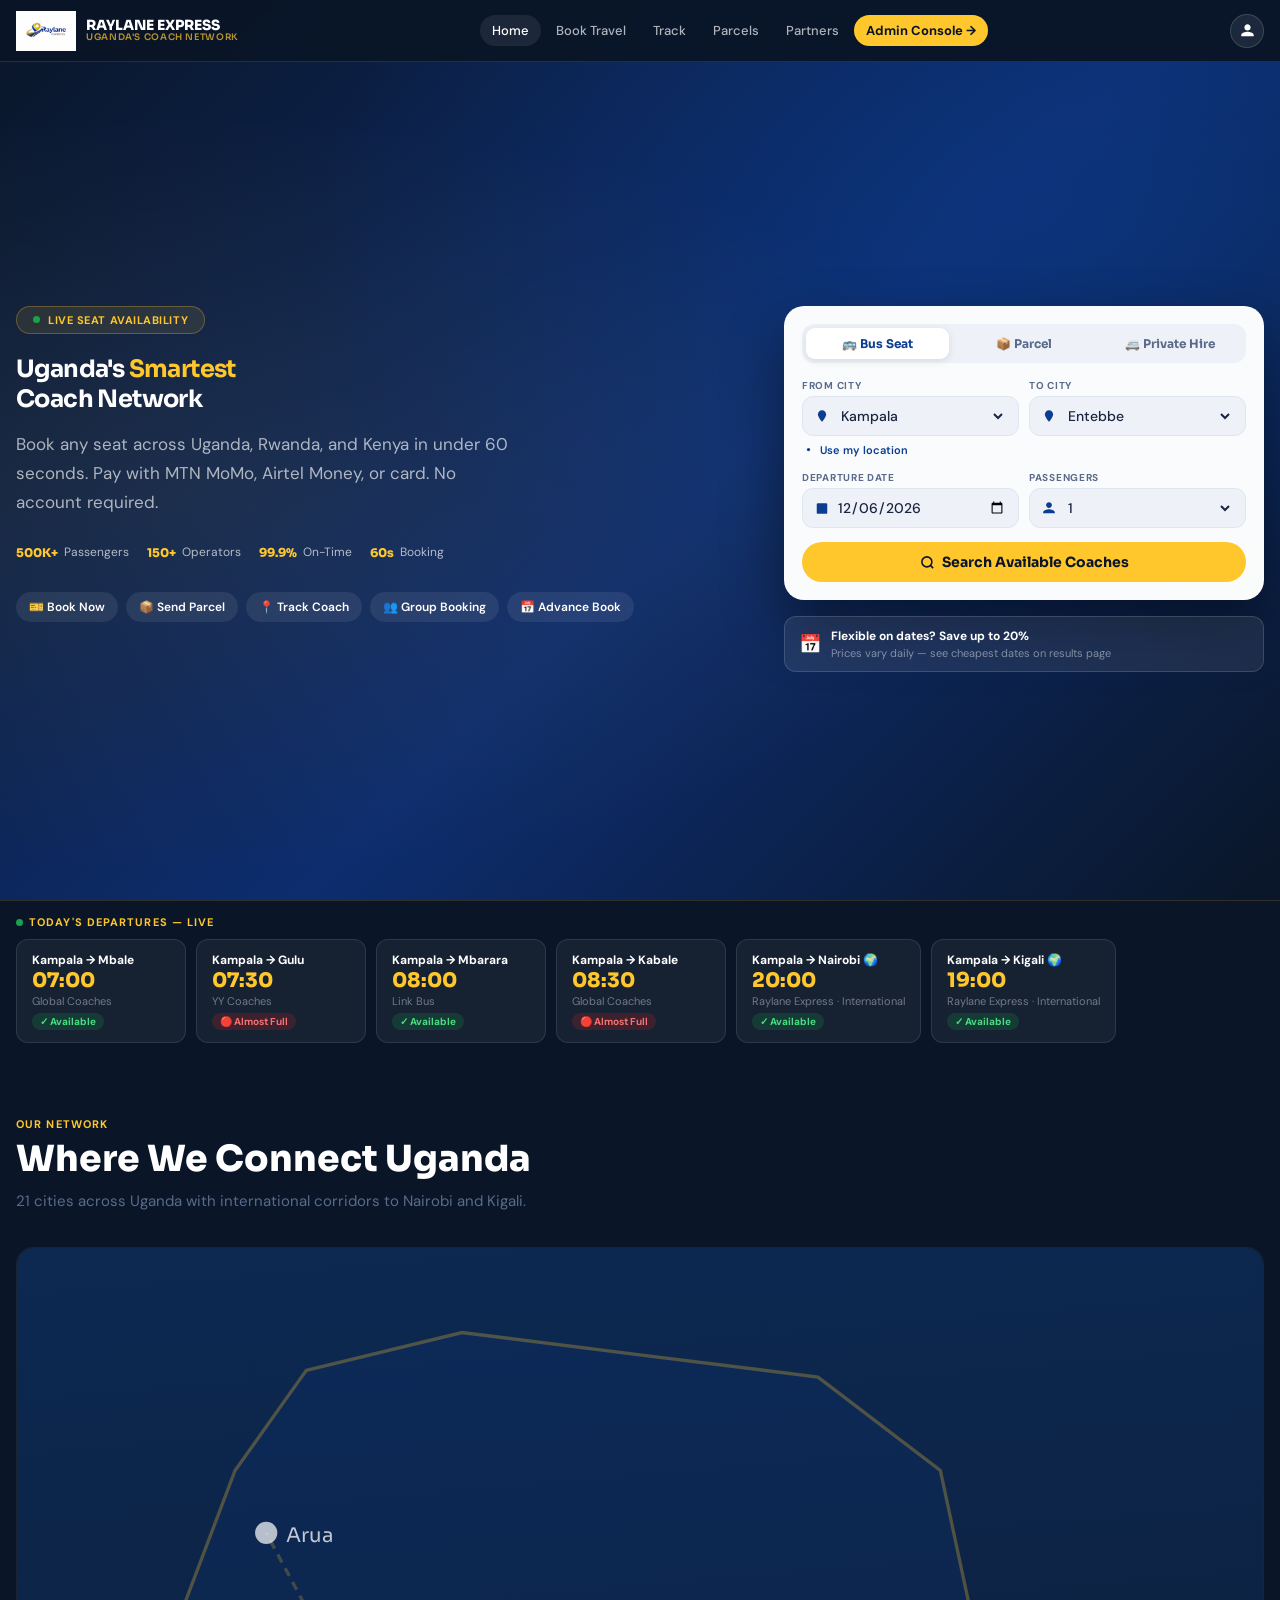
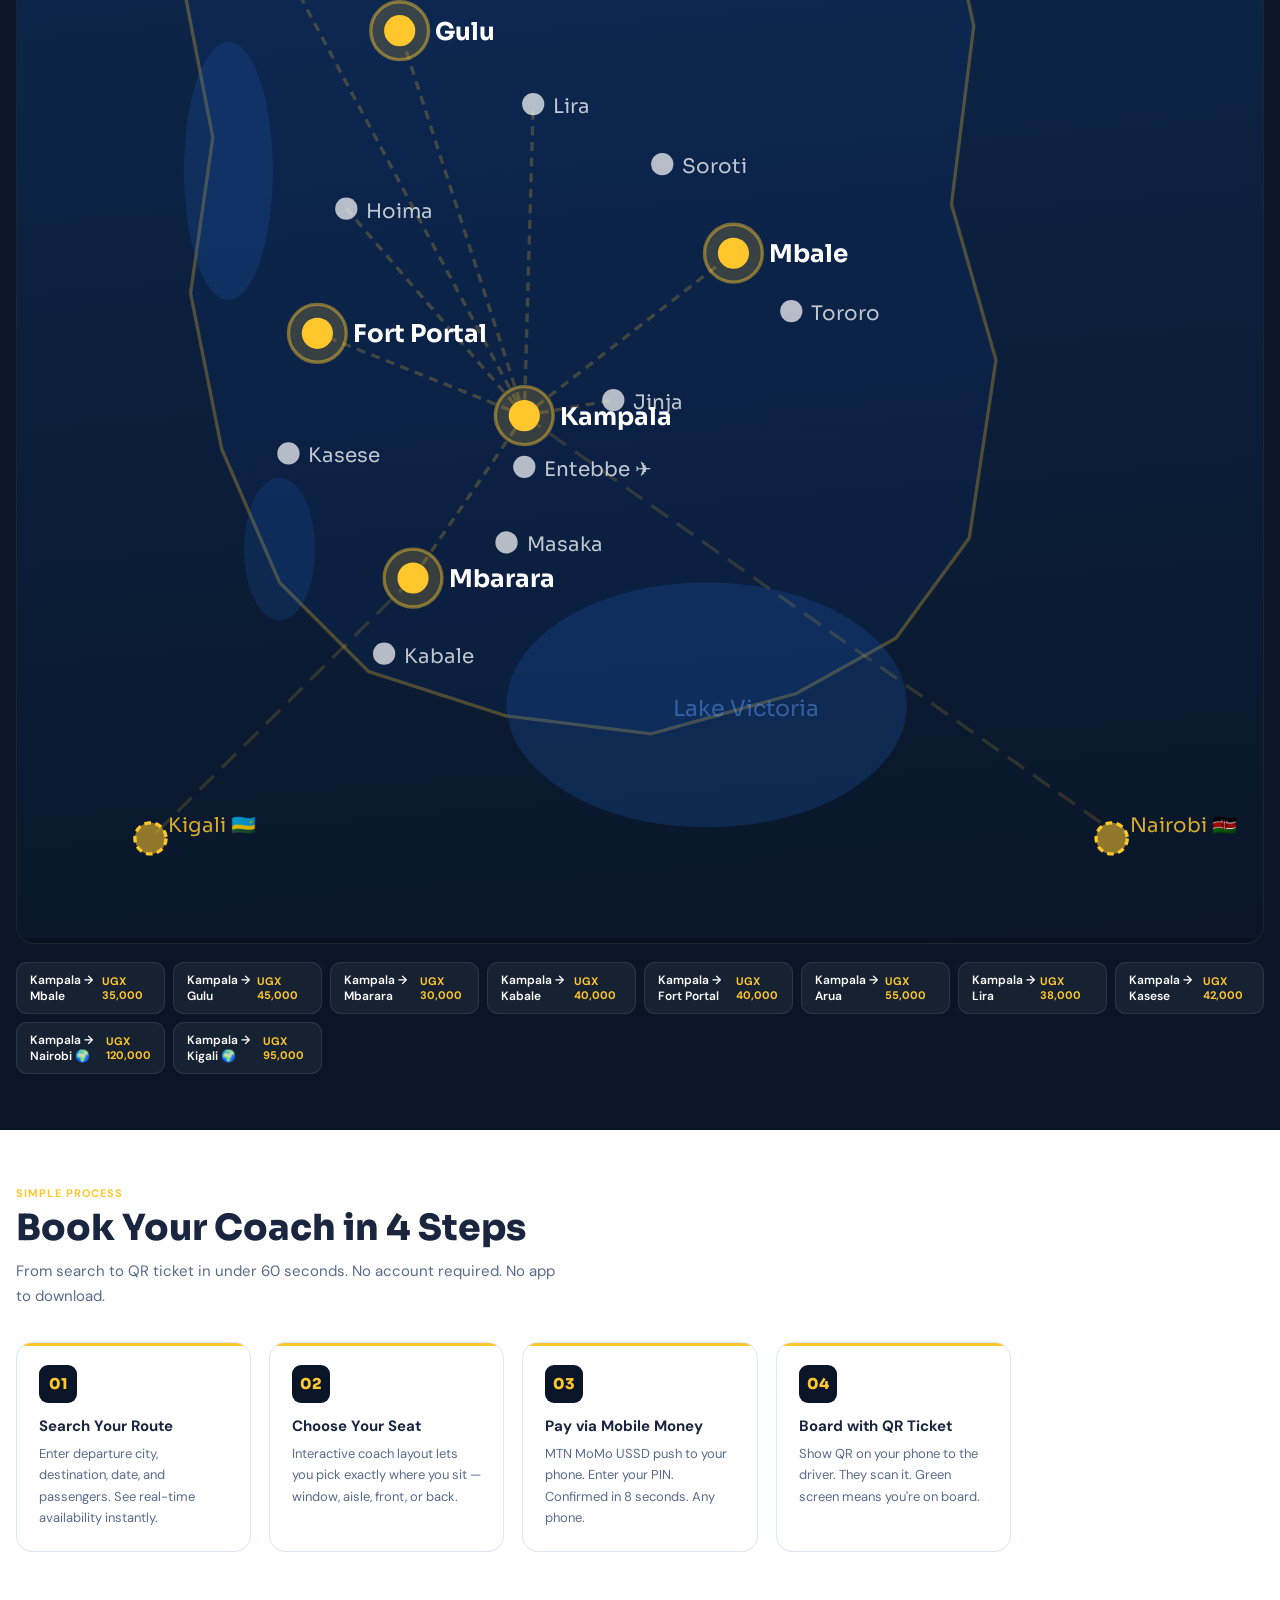
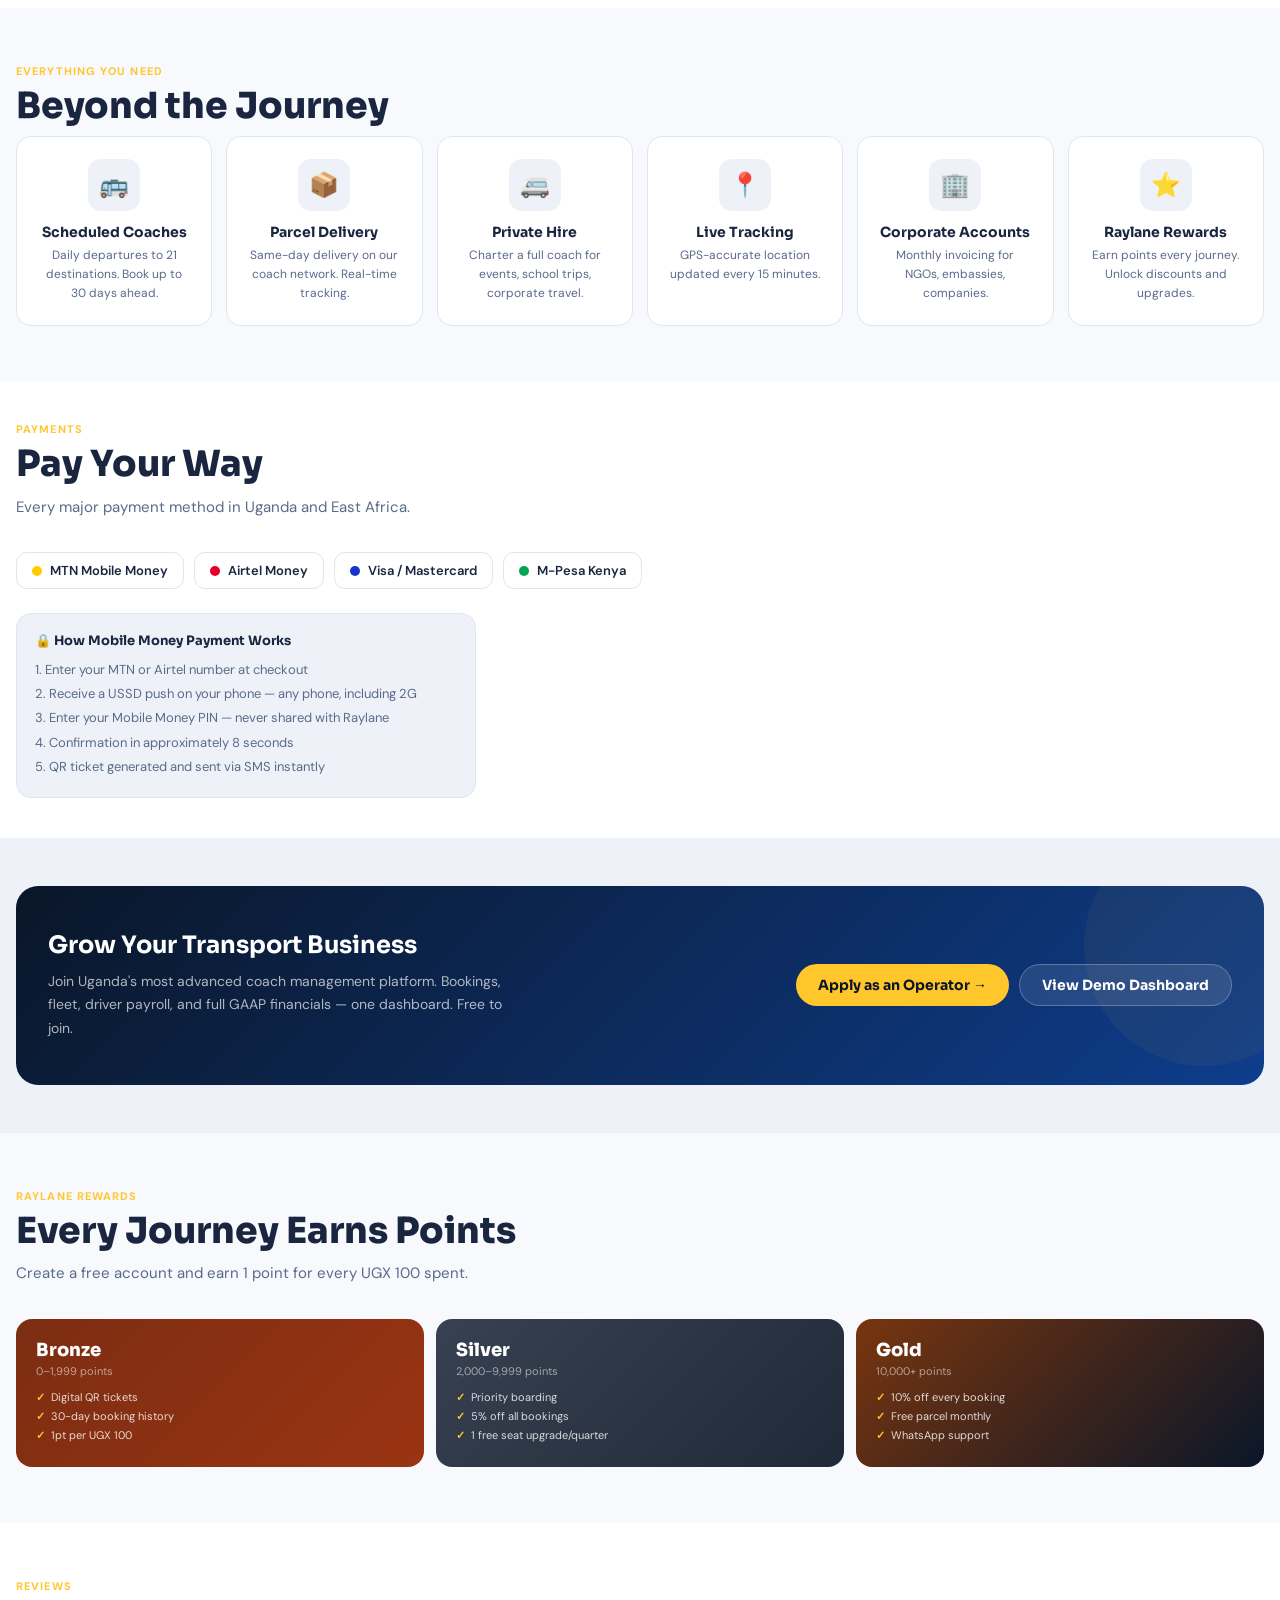
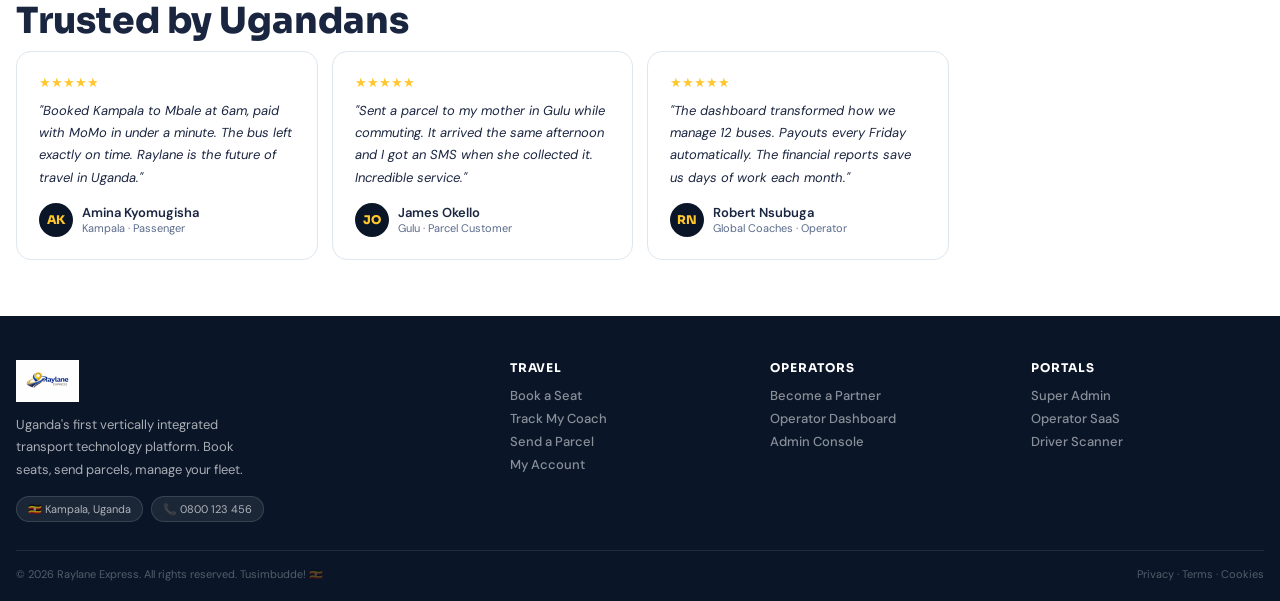
==== commit 4e4844b4: "Add files via upload AA3" ====
--- a/public/index.html
+++ b/public/index.html
@@ -3,753 +3,2202 @@
 <head>
 <meta charset="UTF-8"/>
 <meta name="viewport" content="width=device-width,initial-scale=1.0,maximum-scale=1.0"/>
-<meta name="description" content="Book Uganda coach tickets online in 60 seconds. MTN MoMo, Airtel Money, or card. Kampala to Mbale, Gulu, Mbarara, Nairobi and more."/>
+<meta name="description" content="Book Uganda coach seats in 60 seconds. MTN MoMo, Airtel Money. Kampala to Mbale, Gulu, Mbarara, Nairobi."/>
 <meta name="theme-color" content="#0A1628"/>
 <title>Raylane Express — Uganda's Premier Coach Network</title>
-<link rel="icon" href="/logo.png" type="image/png"/>
-<link rel="apple-touch-icon" href="/logo.png"/>
-<link rel="manifest" href="/manifest.json"/>
-<link rel="stylesheet" href="/styles.css"/>
+<link rel="preconnect" href="https://fonts.googleapis.com"/>
+<link href="https://fonts.googleapis.com/css2?family=Sora:wght@400;600;700;800&family=DM+Sans:wght@300;400;500;600&display=swap" rel="stylesheet"/>
 <style>
-/* ── HOME-SPECIFIC STYLES ── */
-.hero {
-  min-height: 100vh; background: var(--navy);
-  position: relative; display: flex; flex-direction: column;
-  justify-content: center; overflow: hidden; padding-top: 62px;
-}
-.hero-bg {
-  position: absolute; inset: 0;
-  background: linear-gradient(135deg,#0A1628 0%,#0d2d6e 55%,#0A1628 100%);
-}
-.hero-glow {
-  position: absolute; inset: 0;
-  background-image:
-    radial-gradient(ellipse at 15% 55%, rgba(255,199,44,.07) 0%, transparent 55%),
-    radial-gradient(ellipse at 85% 25%, rgba(11,61,145,.45) 0%, transparent 50%),
-    radial-gradient(ellipse at 60% 85%, rgba(255,199,44,.04) 0%, transparent 40%);
-  pointer-events: none;
-}
-.hero-content {
-  position: relative; z-index: 2; max-width: 1280px;
-  margin: 0 auto; padding: 44px 20px 24px; width: 100%;
-}
-.hero-grid { display: flex; gap: 20px; flex-wrap: wrap; align-items: flex-start; }
-.hero-left { flex: 1; min-width: 280px; }
-.hero-right { flex: 1; min-width: 290px; max-width: 500px; }
-
-.hero-badge {
-  display: inline-flex; align-items: center; gap: 8px;
-  background: rgba(255,199,44,.1); border: 1px solid rgba(255,199,44,.28);
-  color: var(--gold); font-size: 11px; font-weight: 700;
-  padding: 6px 16px; border-radius: var(--radius);
-  letter-spacing: .05em; text-transform: uppercase; margin-bottom: 22px;
-}
-.hero h1 { color: #fff; margin-bottom: 18px; }
-.hero h1 em { color: var(--gold); font-style: normal; }
-.hero-sub { font-size: clamp(14px,1.8vw,17px); color: rgba(255,255,255,.65); max-width: 500px; line-height: 1.7; margin-bottom: 30px; }
-.trust-row { display: flex; gap: 20px; flex-wrap: wrap; margin-bottom: 36px; }
-.trust-item { display: flex; align-items: center; gap: 7px; color: rgba(255,255,255,.68); font-size: 13px; }
-.trust-item strong { color: var(--gold); font-family: var(--font-display); font-weight: 800; }
-
-/* Search box */
-.search-box {
-  background: rgba(255,255,255,.98); border-radius: 22px;
-  padding: 20px; box-shadow: 0 28px 64px rgba(0,0,0,.42);
-  margin-bottom: 18px;
-}
-.search-tabs { display: flex; gap: 4px; background: var(--surface); border-radius: 13px; padding: 4px; margin-bottom: 18px; }
-.stab {
-  flex: 1; text-align: center; padding: 9px 4px; border-radius: 10px;
-  font-size: 12px; font-weight: 700; cursor: pointer; transition: all .2s;
-  border: none; background: transparent; color: var(--muted); font-family: var(--font-display);
-}
-.stab.active { background: #fff; color: var(--blue); box-shadow: 0 2px 8px rgba(0,0,0,.1); }
-.search-fields { display: grid; grid-template-columns: 1fr 1fr; gap: 10px; margin-bottom: 14px; }
-.sf-label { font-size: 10px; font-weight: 700; color: var(--muted); text-transform: uppercase; letter-spacing: .07em; margin-bottom: 5px; }
-.sf-wrap {
-  display: flex; align-items: center; gap: 8px;
-  background: var(--surface); border: 1.5px solid var(--border);
-  border-radius: 12px; padding: 10px 13px; transition: border-color .2s;
-}
-.sf-wrap:focus-within, .sf-wrap:hover { border-color: var(--blue); }
-.sf-wrap svg { width: 15px; height: 15px; fill: var(--blue); flex-shrink: 0; }
-.sf-wrap select, .sf-wrap input {
-  border: none; background: transparent; font-size: 14px; font-weight: 500;
-  color: var(--text); outline: none; width: 100%; cursor: pointer;
-  font-family: var(--font-body);
-}
-.sf-full { grid-column: 1 / -1; }
-.loc-btn {
-  display: inline-flex; align-items: center; gap: 5px;
-  color: var(--blue); font-size: 11px; font-weight: 600;
-  cursor: pointer; border: none; background: none;
-  padding: 3px 0; margin-top: 4px; font-family: var(--font-body);
-}
-.loc-btn svg { width: 13px; height: 13px; fill: var(--blue); }
-.terminal-info {
-  background: rgba(22,163,74,.08); border: 1px solid rgba(22,163,74,.2);
-  border-radius: 10px; padding: 8px 12px; font-size: 12px;
-  color: var(--green); margin-top: 8px; display: none;
-}
-.quick-pills { display: flex; gap: 8px; flex-wrap: wrap; }
-.qp {
-  display: inline-flex; align-items: center; gap: 6px;
-  background: rgba(255,255,255,.08); border: 1px solid rgba(255,255,255,.18);
-  color: rgba(255,255,255,.88); font-size: 12px; font-weight: 600;
-  padding: 7px 14px; border-radius: var(--radius); cursor: pointer;
-  transition: all .2s; white-space: nowrap; text-decoration: none;
-}
-.qp:hover { background: var(--gold); color: var(--navy); border-color: var(--gold); }
-
-/* Live strip */
-.live-strip { background: var(--navy); padding: 14px 0; border-top: 1px solid rgba(255,199,44,.14); }
-.live-strip-inner { max-width: 1280px; margin: 0 auto; padding: 0 20px; }
-.live-label { font-size: 11px; font-weight: 700; text-transform: uppercase; letter-spacing: .1em; color: var(--gold); margin-bottom: 10px; display: flex; align-items: center; gap: 6px; }
-.dep-scroll { display: flex; gap: 10px; overflow-x: auto; padding-bottom: 4px; scrollbar-width: none; }
-.dep-scroll::-webkit-scrollbar { display: none; }
-.dep-card {
-  flex-shrink: 0; background: rgba(255,255,255,.05);
-  border: 1px solid rgba(255,255,255,.1); border-radius: 13px;
-  padding: 12px 16px; min-width: 178px; cursor: pointer;
-  transition: all .2s; text-decoration: none; display: block;
-}
-.dep-card:hover { background: rgba(255,199,44,.08); border-color: rgba(255,199,44,.3); }
-.dep-route { font-size: 12px; font-weight: 700; color: #fff; margin-bottom: 3px; }
-.dep-time { font-size: 22px; font-weight: 800; font-family: var(--font-display); color: var(--gold); line-height: 1; }
-.dep-meta { font-size: 11px; color: rgba(255,255,255,.42); margin-top: 4px; }
-.dep-status { font-size: 10px; font-weight: 700; padding: 2px 9px; border-radius: var(--radius); margin-top: 6px; display: inline-block; }
-.ds-ok   { background: rgba(22,163,74,.2); color: #4ade80; }
-.ds-fast { background: rgba(217,119,6,.2); color: #fbbf24; }
-.ds-full { background: rgba(220,38,38,.2); color: #f87171; }
-
-/* Map section */
-.map-section { background: var(--navy); }
-.map-section .section-title { color: #fff; }
-.map-section .section-sub { color: rgba(255,255,255,.58); }
-.map-wrap { border-radius: 20px; overflow: hidden; border: 1px solid rgba(255,255,255,.08); background: rgba(0,0,0,.2); }
-.dest-grid { display: grid; grid-template-columns: repeat(auto-fill, minmax(158px,1fr)); gap: 8px; margin-top: 20px; }
-.dest-chip {
-  display: flex; align-items: center; justify-content: space-between;
-  background: rgba(255,255,255,.05); border: 1px solid rgba(255,255,255,.09);
-  border-radius: 12px; padding: 10px 14px; cursor: pointer;
-  transition: all .2s; text-decoration: none;
-}
-.dest-chip:hover { background: rgba(255,199,44,.1); border-color: rgba(255,199,44,.3); }
-.dc-name { font-size: 12px; font-weight: 600; color: #fff; }
-.dc-price { font-size: 11px; color: var(--gold); font-weight: 700; }
-
-/* Services */
-.svc-grid { display: grid; grid-template-columns: repeat(auto-fill, minmax(185px,1fr)); gap: 14px; }
-.svc-card {
-  background: #fff; border: 1px solid var(--border); border-radius: 17px;
-  padding: 22px; text-align: center; cursor: pointer; transition: all .25s;
-  text-decoration: none; color: inherit; display: block;
-}
-.svc-card:hover { transform: translateY(-4px); box-shadow: 0 14px 36px rgba(11,61,145,.13); border-color: var(--blue); }
-.svc-icon { width: 54px; height: 54px; background: var(--surface); border-radius: 14px; display: flex; align-items: center; justify-content: center; margin: 0 auto 14px; font-size: 26px; transition: background .2s; }
-.svc-card:hover .svc-icon { background: var(--navy); }
-.svc-title { font-size: 14px; font-weight: 700; margin-bottom: 6px; font-family: var(--font-display); }
-.svc-desc { font-size: 12px; color: var(--muted); line-height: 1.6; }
-
-/* Payment */
-.pay-grid { display: flex; flex-wrap: wrap; gap: 10px; }
-.pay-card { display: flex; align-items: center; gap: 9px; background: #fff; border: 1.5px solid var(--border); border-radius: 12px; padding: 10px 16px; font-size: 13px; font-weight: 600; }
-.pdot { width: 10px; height: 10px; border-radius: 50%; flex-shrink: 0; }
-.momo { background: #FFCC00; } .airtel { background: #E4002B; } .visa { background: #1434CB; } .mpesa { background: #00A651; }
-
-/* Operator banner */
-.op-banner {
-  background: linear-gradient(135deg, var(--navy) 0%, #0e3d8c 100%);
-  border-radius: 24px; padding: 48px 40px;
-  display: flex; flex-wrap: wrap; gap: 32px;
-  align-items: center; justify-content: space-between;
-  position: relative; overflow: hidden;
-}
-.op-banner::before { content: ''; position: absolute; right: -60px; top: -60px; width: 260px; height: 260px; background: rgba(255,199,44,.05); border-radius: 50%; }
-.op-banner::after  { content: ''; position: absolute; left: -40px; bottom: -40px; width: 180px; height: 180px; background: rgba(255,199,44,.03); border-radius: 50%; }
-.op-banner-text { position: relative; z-index: 1; }
-.op-banner-text h2 { color: #fff; margin-bottom: 10px; }
-.op-banner-text p { color: rgba(255,255,255,.68); max-width: 480px; line-height: 1.7; font-size: 15px; }
-.op-banner-btns { display: flex; gap: 10px; flex-wrap: wrap; position: relative; z-index: 1; }
-
-/* Loyalty */
-.loyalty-grid { display: grid; grid-template-columns: repeat(3,1fr); gap: 14px; }
-.tier-card { border-radius: 18px; padding: 24px; overflow: hidden; }
-.t-bronze { background: linear-gradient(135deg,#7c2d12,#9a3412); }
-.t-silver { background: linear-gradient(135deg,#374151,#1f2937); }
-.t-gold   { background: linear-gradient(135deg,#78350f,var(--navy)); }
-.tier-card h3 { font-size: 20px; font-weight: 800; color: #fff; margin-bottom: 3px; }
-.tier-pts { font-size: 12px; color: rgba(255,255,255,.55); margin-bottom: 16px; }
-.tier-perk { font-size: 12px; color: rgba(255,255,255,.84); margin-bottom: 6px; display: flex; gap: 7px; }
-.tier-perk::before { content: '✓'; color: var(--gold); font-weight: 700; flex-shrink: 0; }
-
-/* Testimonials */
-.testimonials-grid { display: grid; grid-template-columns: repeat(auto-fill, minmax(250px,1fr)); gap: 14px; }
-.tcard { background: #fff; border: 1px solid var(--border); border-radius: 16px; padding: 22px; }
-.tcard-stars { color: var(--gold); font-size: 13px; margin-bottom: 10px; }
-.tcard-quote { font-size: 13px; color: var(--text); line-height: 1.7; margin-bottom: 14px; font-style: italic; }
-.tcard-author { display: flex; align-items: center; gap: 10px; }
-.tcard-avatar { width: 36px; height: 36px; border-radius: 50%; background: var(--navy); display: flex; align-items: center; justify-content: center; font-size: 13px; font-weight: 800; color: var(--gold); font-family: var(--font-display); flex-shrink: 0; }
-
-/* Footer */
-footer { background: var(--navy); color: rgba(255,255,255,.65); padding: 52px 20px 24px; }
-.footer-grid { max-width: 1280px; margin: 0 auto; display: grid; grid-template-columns: 2fr 1fr 1fr 1fr; gap: 32px; margin-bottom: 36px; }
-.footer-brand p { font-size: 13px; line-height: 1.75; max-width: 240px; margin-top: 12px; }
-.footer-col h4 { font-family: var(--font-display); font-size: 12px; font-weight: 700; color: #fff; text-transform: uppercase; letter-spacing: .08em; margin-bottom: 14px; }
-.footer-col a { display: block; font-size: 13px; color: rgba(255,255,255,.52); text-decoration: none; margin-bottom: 8px; cursor: pointer; transition: color .2s; }
-.footer-col a:hover { color: var(--gold); }
-.footer-bottom { max-width: 1280px; margin: 0 auto; border-top: 1px solid rgba(255,255,255,.09); padding-top: 20px; display: flex; flex-wrap: wrap; justify-content: space-between; gap: 12px; font-size: 12px; color: rgba(255,255,255,.35); }
-.footer-bottom a { color: rgba(255,255,255,.35); text-decoration: none; cursor: pointer; }
-
-/* Steps */
-.steps-grid { display: grid; grid-template-columns: repeat(auto-fill, minmax(210px,1fr)); gap: 18px; }
-.step-card { background: #fff; border: 1px solid var(--border); border-radius: 17px; padding: 22px; position: relative; overflow: hidden; }
-.step-card::before { content: ''; position: absolute; top: 0; left: 0; right: 0; height: 3px; background: var(--gold); }
-.step-num { width: 38px; height: 38px; background: var(--navy); border-radius: 10px; display: flex; align-items: center; justify-content: center; font-family: var(--font-display); font-weight: 800; font-size: 15px; color: var(--gold); margin-bottom: 14px; }
-.step-title { font-size: 15px; font-weight: 700; margin-bottom: 7px; }
-.step-desc { font-size: 13px; color: var(--muted); line-height: 1.65; }
-
-@media(max-width:900px) { .search-fields { grid-template-columns: 1fr; } .sf-full { grid-column: 1; } .op-banner { padding: 28px 22px; } .loyalty-grid { grid-template-columns: 1fr; } .footer-grid { grid-template-columns: 1fr 1fr; } }
-@media(max-width:600px) { .steps-grid { grid-template-columns: 1fr; } .svc-grid { grid-template-columns: repeat(2,1fr); } .hero-right { max-width: 100%; } }
+/* === RAYLANE EXPRESS GLOBAL DESIGN SYSTEM === */
+:root{
+  --blue:#0B3D91;--gold:#FFC72C;--gold-dark:#E6A800;--navy:#0A1628;
+  --green:#16A34A;--amber:#D97706;--red:#DC2626;--purple:#7C3AED;
+  --off:#F7F9FC;--surface:#EEF2F8;--border:#DEE6F0;
+  --text:#1A2540;--muted:#5A6A8A;--r:999px;
+  --ff-h:'Sora',sans-serif;--ff-b:'DM Sans',sans-serif;
+}
+*{margin:0;padding:0;box-sizing:border-box}
+html{scroll-behavior:smooth}
+body{font-family:var(--ff-b);background:var(--off);color:var(--text);overflow-x:hidden;-webkit-font-smoothing:antialiased}
+h1,h2,h3,h4,h5,.ff-h{font-family:var(--ff-h)}
+img{max-width:100%;display:block}
+a{text-decoration:none;color:inherit}
+button{font-family:var(--ff-b);cursor:pointer}
+input,select,textarea{font-family:var(--ff-b)}
+.page{display:none!important}
+.page.active{display:flex!important;flex-direction:column}
+.section{display:block}
+
+/* BUTTONS */
+.btn{display:inline-flex;align-items:center;justify-content:center;gap:7px;font-family:var(--ff-h);font-weight:700;font-size:14px;padding:11px 22px;border-radius:var(--r);cursor:pointer;transition:all .2s;border:none;white-space:nowrap}
+.btn-gold{background:var(--gold);color:var(--navy)}
+.btn-gold:hover{background:var(--gold-dark);transform:translateY(-1px);box-shadow:0 6px 20px rgba(255,199,44,.4)}
+.btn-blue{background:var(--blue);color:#fff}
+.btn-blue:hover{background:#0d4daa;transform:translateY(-1px)}
+.btn-outline{background:transparent;color:var(--blue);border:1.5px solid var(--blue)}
+.btn-outline:hover{background:var(--blue);color:#fff}
+.btn-ghost{background:rgba(255,255,255,.1);color:#fff;border:1px solid rgba(255,255,255,.25)}
+.btn-ghost:hover{background:rgba(255,255,255,.2)}
+.btn-danger{background:rgba(220,38,38,.1);color:var(--red);border:none}
+.btn-danger:hover{background:var(--red);color:#fff}
+.btn-success{background:rgba(22,163,74,.1);color:var(--green);border:none}
+.btn-success:hover{background:var(--green);color:#fff}
+.btn-sm{font-size:11px;padding:5px 12px}
+.btn-lg{font-size:16px;padding:14px 30px}
+.btn-full{width:100%}
+
+/* BADGES */
+.badge{display:inline-flex;align-items:center;font-size:10px;font-weight:700;padding:3px 9px;border-radius:var(--r);white-space:nowrap;text-transform:uppercase;letter-spacing:.04em}
+.b-green{background:rgba(22,163,74,.12);color:#15803d}
+.b-amber{background:rgba(217,119,6,.12);color:#b45309}
+.b-red{background:rgba(220,38,38,.12);color:#dc2626}
+.b-blue{background:rgba(11,61,145,.1);color:var(--blue)}
+.b-purple{background:rgba(124,58,237,.1);color:var(--purple)}
+.b-gold{background:rgba(255,199,44,.15);color:#a67c00}
+.b-live{background:rgba(22,163,74,.15);color:var(--green)}
+
+/* FORMS */
+.fg{margin-bottom:14px}
+.fl{display:block;font-size:10px;font-weight:700;color:var(--muted);text-transform:uppercase;letter-spacing:.07em;margin-bottom:5px}
+.fi{width:100%;border:1.5px solid var(--border);border-radius:11px;padding:10px 13px;font-size:14px;outline:none;background:#fff;transition:border-color .2s;color:var(--text)}
+.fi:focus{border-color:var(--blue);box-shadow:0 0 0 3px rgba(11,61,145,.08)}
+.fsel{appearance:none;background-image:url("data:image/svg+xml,%3Csvg xmlns='http://www.w3.org/2000/svg' width='12' height='8' fill='none'%3E%3Cpath d='M1 1l5 5 5-5' stroke='%235A6A8A' stroke-width='1.5' stroke-linecap='round'/%3E%3C/svg%3E");background-repeat:no-repeat;background-position:right 12px center;padding-right:32px}
+.fgrid{display:grid;grid-template-columns:1fr 1fr;gap:12px}
+.fgrid .full{grid-column:1/-1}
+textarea.fi{resize:vertical;min-height:80px}
+
+/* TABLES */
+.tw{overflow-x:auto}
+table{width:100%;border-collapse:collapse;font-size:13px}
+thead th{text-align:left;font-size:10px;font-weight:700;text-transform:uppercase;letter-spacing:.07em;color:var(--muted);padding:9px 14px;border-bottom:1px solid var(--border);background:var(--surface);white-space:nowrap}
+tbody td{padding:11px 14px;border-bottom:1px solid var(--border);vertical-align:middle}
+tbody tr:last-child td{border-bottom:none}
+tbody tr:hover{background:rgba(238,242,248,.5)}
+
+/* CARDS */
+.card{background:#fff;border:1px solid var(--border);border-radius:16px;padding:20px}
+.stat-card{background:#fff;border:1px solid var(--border);border-radius:13px;padding:18px;position:relative;overflow:hidden}
+.stat-card::before{content:'';position:absolute;top:0;left:0;right:0;height:3px}
+.sc-blue::before{background:var(--blue)}
+.sc-gold::before{background:var(--gold)}
+.sc-green::before{background:var(--green)}
+.sc-red::before{background:var(--red)}
+.sc-purple::before{background:var(--purple)}
+.sc-amber::before{background:var(--amber)}
+.stat-lbl{font-size:10px;font-weight:700;text-transform:uppercase;letter-spacing:.07em;color:var(--muted);margin-bottom:7px}
+.stat-val{font-family:var(--ff-h);font-size:26px;font-weight:800;line-height:1;margin-bottom:4px}
+.stat-sub{font-size:11px;color:var(--muted)}
+.stat-up{color:var(--green)}.stat-dn{color:var(--red)}
+
+/* STATS GRID */
+.sg{display:grid;grid-template-columns:repeat(auto-fill,minmax(160px,1fr));gap:14px;margin-bottom:22px}
+
+/* NAV */
+.nav{position:fixed;top:0;left:0;right:0;z-index:1000;height:62px;background:rgba(10,22,40,.97);backdrop-filter:blur(14px);border-bottom:1px solid rgba(255,199,44,.14)}
+.nav-inner{max-width:1280px;margin:0 auto;padding:0 16px;height:100%;display:flex;align-items:center;justify-content:space-between;gap:12px}
+.logo-wrap{display:flex;align-items:center;gap:10px;cursor:pointer;flex-shrink:0}
+.logo-img{height:40px;width:auto;object-fit:contain}
+.logo-txt{font-family:var(--ff-h);font-weight:800;font-size:14px;color:#fff;line-height:1.1}
+.logo-txt small{display:block;font-size:9px;font-weight:600;color:rgba(255,199,44,.7);letter-spacing:.07em;text-transform:uppercase}
+.nav-links{display:flex;gap:3px;align-items:center}
+.nl{color:rgba(255,255,255,.68);font-size:13px;font-weight:500;padding:7px 12px;border-radius:var(--r);transition:all .2s;background:none;border:none;cursor:pointer}
+.nl:hover,.nl.active{color:#fff;background:rgba(255,255,255,.08)}
+.nl-cta{background:var(--gold)!important;color:var(--navy)!important;font-weight:700!important}
+.nl-cta:hover{background:var(--gold-dark)!important}
+.hamburger{display:none;background:none;border:1px solid rgba(255,255,255,.2);color:#fff;padding:6px 10px;border-radius:8px;font-size:18px}
+.mob-menu{display:none;position:fixed;top:62px;left:0;right:0;background:var(--navy);z-index:999;flex-direction:column;gap:3px;padding:12px 14px 20px;border-bottom:1px solid rgba(255,199,44,.18)}
+.mob-menu.open{display:flex}
+.mm-link{color:rgba(255,255,255,.78);font-size:15px;font-weight:500;padding:12px 14px;border-radius:11px;background:none;border:none;text-align:left;cursor:pointer;transition:background .2s}
+.mm-link:hover{background:rgba(255,255,255,.07)}
+.mm-cta{background:var(--gold)!important;color:var(--navy)!important;font-weight:700!important;text-align:center;border-radius:var(--r)!important;margin-top:6px}
+
+/* TOAST */
+.toast{position:fixed;bottom:24px;left:50%;transform:translateX(-50%);background:var(--navy);color:#fff;padding:11px 22px;border-radius:var(--r);font-size:13px;font-weight:600;z-index:9999;pointer-events:none;opacity:0;transition:opacity .3s;max-width:88vw;text-align:center;border:1px solid rgba(255,199,44,.2);box-shadow:0 8px 24px rgba(0,0,0,.3)}
+.toast.show{opacity:1}
+
+/* MODAL */
+.modal-overlay{display:none;position:fixed;inset:0;background:rgba(0,0,0,.55);z-index:2000;align-items:flex-end;backdrop-filter:blur(4px)}
+.modal-overlay.open{display:flex}
+.modal{background:#fff;border-radius:24px 24px 0 0;padding:22px 20px;width:100%;max-height:90vh;overflow-y:auto;animation:mup .3s ease}
+@keyframes mup{from{transform:translateY(100%)}to{transform:translateY(0)}}
+.mh{width:38px;height:4px;background:var(--border);border-radius:2px;margin:0 auto 18px}
+
+/* LIVE DOT */
+.live-dot{width:7px;height:7px;background:var(--green);border-radius:50%;display:inline-block;animation:pulse 1.5s infinite}
+@keyframes pulse{0%,100%{opacity:1;transform:scale(1)}50%{opacity:.4;transform:scale(1.4)}}
+
+/* PROGRESS */
+.prog{background:var(--surface);border-radius:var(--r);height:5px;overflow:hidden}
+.prog-fill{height:100%;border-radius:var(--r);transition:width .4s}
+
+/* SEAT MAP */
+.seat-wrap{background:var(--surface);border-radius:14px;padding:14px}
+.seat-legend{display:flex;gap:12px;flex-wrap:wrap;margin-bottom:10px;font-size:11px}
+.seat-legend span{display:flex;align-items:center;gap:4px}
+.sld{width:11px;height:11px;border-radius:3px;flex-shrink:0}
+.seat-rows{display:flex;flex-direction:column;gap:3px}
+.seat-row{display:flex;gap:3px;justify-content:center;align-items:center}
+.seat{width:28px;height:28px;border-radius:5px;border:none;font-size:9px;font-weight:600;transition:all .15s;display:flex;align-items:center;justify-content:center}
+.s-avail{background:#fff;border:1.5px solid var(--blue);color:var(--blue);cursor:pointer}
+.s-avail:hover{background:var(--blue);color:#fff;transform:scale(1.1)}
+.s-sel{background:var(--gold);border:1.5px solid var(--gold-dark);color:var(--navy);cursor:pointer}
+.s-taken{background:var(--border);border:1.5px solid #ccc;color:#aaa}
+.s-driver{background:var(--navy);color:#fff;font-size:8px}
+.aisle{width:12px}
+
+/* SECTION HEADERS */
+.sec-lbl{font-size:11px;font-weight:700;text-transform:uppercase;letter-spacing:.1em;color:var(--gold);margin-bottom:7px}
+.sec-h{font-family:var(--ff-h);font-size:clamp(22px,4vw,36px);font-weight:800;line-height:1.15;margin-bottom:10px}
+.sec-sub{font-size:15px;color:var(--muted);max-width:540px;line-height:1.7;margin-bottom:32px}
+
+/* OPERATOR NAV */
+.op-nav{position:fixed;top:0;left:0;right:0;z-index:1000;height:62px;background:var(--op-dark,var(--navy));backdrop-filter:blur(14px);border-bottom:1px solid rgba(255,255,255,.1);display:flex;align-items:center;padding:0 16px;gap:12px;transition:background .4s}
+.op-tabs{display:flex;gap:2px;overflow-x:auto;flex:1;scrollbar-width:none;padding:0 4px}
+.op-tabs::-webkit-scrollbar{display:none}
+.otab{color:rgba(255,255,255,.58);font-family:var(--ff-h);font-size:12px;font-weight:600;padding:7px 12px;border-radius:var(--r);background:none;border:none;cursor:pointer;white-space:nowrap;transition:all .2s}
+.otab:hover{color:#fff;background:rgba(255,255,255,.08)}
+.otab.active{color:var(--gold);background:rgba(255,199,44,.1)}
+
+/* DASHBOARD LAYOUT */
+.dash-wrap{max-width:1280px;margin:0 auto;padding:24px 16px}
+.dash-hdr{display:flex;justify-content:space-between;align-items:center;margin-bottom:22px;flex-wrap:wrap;gap:10px}
+.dash-title{font-family:var(--ff-h);font-size:20px;font-weight:800}
+.panel{background:#fff;border:1px solid var(--border);border-radius:13px;overflow:hidden;margin-bottom:18px}
+.panel-hdr{display:flex;justify-content:space-between;align-items:center;padding:14px 18px;border-bottom:1px solid var(--border)}
+.panel-hdr h3{font-size:14px;font-weight:700}
+.panel-body{padding:18px}
+.sbar{display:flex;align-items:center;gap:7px;background:var(--surface);border:1.5px solid var(--border);border-radius:11px;padding:7px 12px;max-width:240px}
+.sbar svg{width:13px;height:13px;fill:var(--muted);flex-shrink:0}
+.sbar input{border:none;background:transparent;font-size:13px;outline:none;width:100%}
+
+/* TAB BAR */
+.tab-bar{display:flex;gap:3px;background:var(--surface);border-radius:12px;padding:4px;overflow-x:auto;scrollbar-width:none;margin-bottom:18px}
+.tab-bar::-webkit-scrollbar{display:none}
+.tabbtn{padding:8px 16px;border-radius:9px;font-size:12px;font-weight:700;border:none;background:transparent;color:var(--muted);cursor:pointer;white-space:nowrap;transition:all .2s;font-family:var(--ff-h)}
+.tabbtn.active{background:#fff;color:var(--blue);box-shadow:0 2px 7px rgba(0,0,0,.09)}
+
+/* ICON BTN */
+.ibt{width:34px;height:34px;border-radius:50%;background:rgba(255,255,255,.08);border:1px solid rgba(255,255,255,.15);color:#fff;display:flex;align-items:center;justify-content:center;cursor:pointer;position:relative}
+.ndot{position:absolute;top:-2px;right:-2px;width:14px;height:14px;background:var(--red);border-radius:50%;font-size:9px;font-weight:700;display:flex;align-items:center;justify-content:center;border:2px solid var(--navy);color:#fff}
+
+/* HERO */
+.hero{min-height:100vh;background:var(--navy);display:flex;flex-direction:column;justify-content:center;position:relative;overflow:hidden;padding-top:62px}
+.hero-bg{position:absolute;inset:0;background:linear-gradient(135deg,#0A1628 0%,#0d2d6e 55%,#0A1628 100%);pointer-events:none}
+.hero-glow{position:absolute;inset:0;background-image:radial-gradient(ellipse at 15% 55%,rgba(255,199,44,.07) 0%,transparent 55%),radial-gradient(ellipse at 85% 25%,rgba(11,61,145,.45) 0%,transparent 50%);pointer-events:none}
+.hero-content{position:relative;z-index:2;max-width:1280px;margin:0 auto;padding:44px 16px 28px;width:100%}
+.hero-badge{display:inline-flex;align-items:center;gap:8px;background:rgba(255,199,44,.1);border:1px solid rgba(255,199,44,.28);color:var(--gold);font-size:11px;font-weight:700;padding:6px 16px;border-radius:var(--r);letter-spacing:.05em;text-transform:uppercase;margin-bottom:20px}
+.hero h1{color:#fff;margin-bottom:16px;letter-spacing:-.025em}
+.hero h1 em{color:var(--gold);font-style:normal}
+.hero-sub{font-size:clamp(14px,1.8vw,17px);color:rgba(255,255,255,.65);max-width:500px;line-height:1.7;margin-bottom:28px}
+.trust-row{display:flex;gap:18px;flex-wrap:wrap;margin-bottom:32px}
+.ti{display:flex;align-items:center;gap:6px;color:rgba(255,255,255,.68);font-size:12px}
+.ti strong{color:var(--gold);font-family:var(--ff-h);font-weight:800}
+
+/* SEARCH BOX */
+.search-box{background:rgba(255,255,255,.98);border-radius:20px;padding:18px;box-shadow:0 28px 60px rgba(0,0,0,.45);margin-bottom:16px}
+.stabs{display:flex;gap:3px;background:var(--surface);border-radius:12px;padding:4px;margin-bottom:16px}
+.stab{flex:1;text-align:center;padding:8px 4px;border-radius:9px;font-size:12px;font-weight:700;border:none;background:transparent;color:var(--muted);cursor:pointer;transition:all .2s;font-family:var(--ff-h)}
+.stab.active{background:#fff;color:var(--blue);box-shadow:0 2px 8px rgba(0,0,0,.1)}
+.sf-grid{display:grid;grid-template-columns:1fr 1fr;gap:10px;margin-bottom:14px}
+.sf-lbl{font-size:10px;font-weight:700;color:var(--muted);text-transform:uppercase;letter-spacing:.07em;margin-bottom:4px}
+.sf-wrap{display:flex;align-items:center;gap:8px;background:var(--surface);border:1.5px solid var(--border);border-radius:11px;padding:9px 12px;transition:border-color .2s}
+.sf-wrap:focus-within,.sf-wrap:hover{border-color:var(--blue)}
+.sf-wrap svg{width:14px;height:14px;fill:var(--blue);flex-shrink:0}
+.sf-wrap select,.sf-wrap input{border:none;background:transparent;font-size:14px;font-weight:500;color:var(--text);outline:none;width:100%;cursor:pointer;font-family:var(--ff-b)}
+.sf-full{grid-column:1/-1}
+.loc-btn{display:inline-flex;align-items:center;gap:5px;color:var(--blue);font-size:11px;font-weight:600;background:none;border:none;cursor:pointer;padding:3px 0;margin-top:4px;font-family:var(--ff-b)}
+.loc-info{background:rgba(22,163,74,.08);border:1px solid rgba(22,163,74,.2);border-radius:9px;padding:7px 11px;font-size:12px;color:var(--green);margin-top:7px;display:none}
+.quick-pills{display:flex;gap:8px;flex-wrap:wrap}
+.qp{display:inline-flex;align-items:center;gap:6px;background:rgba(255,255,255,.08);border:1px solid rgba(255,255,255,.18);color:#fff;font-size:12px;font-weight:600;padding:7px 13px;border-radius:var(--r);cursor:pointer;transition:all .2s;white-space:nowrap;border:none;font-family:var(--ff-b)}
+.qp:hover{background:var(--gold);color:var(--navy)}
+
+/* LIVE STRIP */
+.live-strip{background:var(--navy);padding:14px 0;border-top:1px solid rgba(255,199,44,.14)}
+.ls-inner{max-width:1280px;margin:0 auto;padding:0 16px}
+.ls-lbl{font-size:11px;font-weight:700;text-transform:uppercase;letter-spacing:.1em;color:var(--gold);margin-bottom:10px;display:flex;align-items:center;gap:6px}
+.dep-scroll{display:flex;gap:10px;overflow-x:auto;padding-bottom:4px;scrollbar-width:none}
+.dep-scroll::-webkit-scrollbar{display:none}
+.dep-card{flex-shrink:0;background:rgba(255,255,255,.05);border:1px solid rgba(255,255,255,.1);border-radius:12px;padding:12px 15px;min-width:170px;cursor:pointer;transition:all .2s}
+.dep-card:hover{background:rgba(255,199,44,.08);border-color:rgba(255,199,44,.3)}
+.dc-route{font-size:12px;font-weight:700;color:#fff;margin-bottom:3px}
+.dc-time{font-size:20px;font-weight:800;font-family:var(--ff-h);color:var(--gold);line-height:1}
+.dc-meta{font-size:11px;color:rgba(255,255,255,.4);margin-top:3px}
+.dc-badge{display:inline-block;font-size:10px;font-weight:700;padding:2px 8px;border-radius:var(--r);margin-top:5px}
+.ds-ok{background:rgba(22,163,74,.2);color:#4ade80}
+.ds-fast{background:rgba(217,119,6,.2);color:#fbbf24}
+.ds-full{background:rgba(220,38,38,.2);color:#f87171}
+
+/* TRIP CARDS */
+.trip-card{background:#fff;border:1.5px solid var(--border);border-radius:15px;padding:16px;margin-bottom:11px;cursor:pointer;transition:all .2s}
+.trip-card:hover{border-color:var(--blue);box-shadow:0 5px 18px rgba(11,61,145,.1);transform:translateY(-1px)}
+.tc-top{display:flex;justify-content:space-between;align-items:flex-start;margin-bottom:11px}
+.tc-op{font-size:14px;font-weight:800;font-family:var(--ff-h)}
+.tc-sub{font-size:11px;color:var(--muted);margin-top:2px}
+.tc-price{font-family:var(--ff-h);font-size:20px;font-weight:800;color:var(--blue);text-align:right}
+.tc-price span{font-size:11px;font-weight:400;color:var(--muted);display:block}
+.tc-times{display:flex;align-items:center;gap:10px;margin-bottom:10px}
+.tc-t{font-family:var(--ff-h);font-size:20px;font-weight:800}
+.tc-mid{flex:1;text-align:center;color:var(--muted);font-size:14px}
+.tc-dur{font-size:10px;color:var(--muted);display:block;margin-top:1px}
+.tc-tags{display:flex;gap:5px;flex-wrap:wrap;margin-bottom:9px}
+.tc-tag{font-size:10px;font-weight:600;padding:3px 8px;border-radius:var(--r);background:var(--surface);color:var(--text)}
+
+/* TICKET */
+.ticket-wrap{background:var(--navy);border-radius:22px;padding:26px;color:#fff;max-width:340px;margin:0 auto 22px;text-align:center;position:relative;overflow:hidden}
+.ticket-wrap::before{content:'';position:absolute;top:-40px;right:-40px;width:130px;height:130px;background:rgba(255,199,44,.08);border-radius:50%}
+.ticket-perf{border-top:2px dashed rgba(255,255,255,.2);margin:16px -26px;padding-top:16px}
+.qr-box{background:#fff;border-radius:12px;padding:14px;display:inline-block;margin:10px 0}
+
+/* PARTNER PAGE */
+.plan-grid{display:grid;grid-template-columns:repeat(auto-fill,minmax(220px,1fr));gap:14px}
+.plan-card{background:#fff;border:1.5px solid var(--border);border-radius:18px;padding:22px;position:relative;transition:all .2s}
+.plan-card:hover{transform:translateY(-3px);box-shadow:0 14px 36px rgba(11,61,145,.1)}
+.plan-featured{border-color:var(--blue);box-shadow:0 0 0 3px rgba(11,61,145,.1)}
+.plan-badge{position:absolute;top:14px;right:14px;background:var(--blue);color:#fff;font-size:10px;font-weight:700;padding:3px 9px;border-radius:var(--r);text-transform:uppercase}
+.plan-name{font-size:12px;font-weight:700;text-transform:uppercase;letter-spacing:.08em;color:var(--muted);margin-bottom:6px}
+.plan-price{font-family:var(--ff-h);font-size:28px;font-weight:800;margin-bottom:4px}
+.plan-price span{font-size:12px;font-weight:400;color:var(--muted)}
+.plan-comm{font-size:12px;margin-bottom:12px}
+.plan-feats{display:flex;flex-direction:column;gap:6px;margin-bottom:16px}
+.plan-feat{font-size:12px;display:flex;gap:6px}
+.plan-feat::before{content:'✓';color:var(--green);font-weight:700;flex-shrink:0}
+
+/* LOYALTY */
+.loy-grid{display:grid;grid-template-columns:repeat(3,1fr);gap:12px}
+.tier-card{border-radius:16px;padding:20px}
+.t-bronze{background:linear-gradient(135deg,#7c2d12,#9a3412)}
+.t-silver{background:linear-gradient(135deg,#374151,#1f2937)}
+.t-gold{background:linear-gradient(135deg,#78350f,#0A1628)}
+.tier-card h3{font-size:18px;font-weight:800;color:#fff;margin-bottom:3px}
+.tier-pts{font-size:11px;color:rgba(255,255,255,.55);margin-bottom:12px}
+.tier-perk{font-size:11px;color:rgba(255,255,255,.82);margin-bottom:5px;display:flex;gap:6px}
+.tier-perk::before{content:'✓';color:var(--gold);font-weight:700;flex-shrink:0}
+
+/* MAP */
+.map-wrap{border-radius:18px;overflow:hidden;border:1px solid rgba(255,255,255,.08);background:rgba(0,0,0,.2)}
+.map-grid{display:grid;grid-template-columns:repeat(auto-fill,minmax(148px,1fr));gap:8px;margin-top:18px}
+.dest-chip{display:flex;align-items:center;justify-content:space-between;background:rgba(255,255,255,.05);border:1px solid rgba(255,255,255,.09);border-radius:11px;padding:9px 13px;cursor:pointer;transition:all .2s}
+.dest-chip:hover{background:rgba(255,199,44,.1);border-color:rgba(255,199,44,.3)}
+.dc-name{font-size:12px;font-weight:600;color:#fff}
+.dc-price{font-size:11px;color:var(--gold);font-weight:700}
+
+/* RESPONSIVE */
+@media(max-width:900px){
+  .nav-links{display:none}
+  .hamburger{display:block}
+  .sg{grid-template-columns:1fr 1fr}
+  .fgrid{grid-template-columns:1fr}
+  .plan-grid{grid-template-columns:1fr 1fr}
+  .loy-grid{grid-template-columns:1fr}
+}
+@media(max-width:600px){
+  .sf-grid{grid-template-columns:1fr}
+  .sf-full{grid-column:1}
+  .plan-grid{grid-template-columns:1fr}
+  .map-grid{grid-template-columns:1fr 1fr}
+  .loy-grid{grid-template-columns:1fr}
+  .trust-row{gap:10px}
+  .sg{grid-template-columns:1fr 1fr}
+}
 </style>
 </head>
 <body>
-
-<!-- TOAST -->
-<div class="toast" id="rl-toast"></div>
-
-<!-- NAV -->
-<nav class="nav">
+<script>const LOGO="[data-uri]";</script>
+
+<div class="toast" id="toast"></div>
+<!-- PAGES -->
+<div id="pg-home" class="page active"></div>
+<div id="pg-book" class="page"></div>
+<div id="pg-track" class="page"></div>
+<div id="pg-parcels" class="page"></div>
+<div id="pg-account" class="page"></div>
+<div id="pg-partner" class="page"></div>
+<div id="pg-admin" class="page"></div>
+<div id="pg-operator" class="page"></div>
+<div id="pg-driver" class="page"></div>
+<!-- MODALS -->
+<div class="modal-overlay" id="modal-group"><div class="modal" style="max-width:500px;margin:0 auto"><div class="mh"></div><h3 style="margin-bottom:5px">Group Booking</h3><p style="font-size:13px;color:var(--muted);margin-bottom:18px">For 10+ passengers. Our team assigns dedicated coaches and one group payment link.</p><div class="fgrid"><div class="fg"><label class="fl">Group / Organisation Name</label><input class="fi" placeholder="e.g. Makerere University"/></div><div class="fg"><label class="fl">Contact Phone</label><input class="fi" type="tel" placeholder="0771 234 567"/></div><div class="fg"><label class="fl">From City</label><select class="fi fsel" id="grp-from"><option>Kampala</option><option>Jinja</option></select></div><div class="fg"><label class="fl">To City</label><select class="fi fsel" id="grp-to"><option>Mbale</option><option>Gulu</option><option>Mbarara</option></select></div><div class="fg"><label class="fl">Travel Date</label><input class="fi" type="date"/></div><div class="fg"><label class="fl">Number of Passengers</label><input class="fi" type="number" min="10" placeholder="Min. 10"/></div></div><button class="btn btn-gold btn-full" onclick="toast('Group request submitted! We will call you within 2 hours.');closeModal('modal-group')">Submit Group Request</button><button class="btn btn-outline btn-full" style="margin-top:8px" onclick="closeModal('modal-group')">Cancel</button></div></div>
+<div class="modal-overlay" id="modal-payout"><div class="modal" style="max-width:460px;margin:0 auto"><div class="mh"></div><h3 style="margin-bottom:5px">Confirm Payout Release</h3><p style="font-size:13px;color:var(--muted);margin-bottom:16px">Review before initiating MTN MoMo B2B transfer.</p><div style="background:var(--surface);border-radius:12px;padding:14px;margin-bottom:16px"><div id="pm-rows"></div></div><div style="display:flex;gap:8px"><button class="btn btn-outline" style="flex:1" onclick="closeModal('modal-payout')">Cancel</button><button class="btn btn-gold" style="flex:1" onclick="doReleasePayout()">Confirm Release →</button></div></div></div>
+<div class="modal-overlay" id="modal-vehicle"><div class="modal" style="max-width:540px;margin:0 auto"><div class="mh"></div><h3 style="margin-bottom:5px">Add Vehicle to Fleet</h3><p style="font-size:13px;color:var(--muted);margin-bottom:16px">All vehicles require valid insurance and fitness certificate before trips can go live.</p><div class="fgrid"><div class="fg"><label class="fl">Registration Plate</label><input class="fi" id="v-plate" placeholder="e.g. UAX 342P"/></div><div class="fg"><label class="fl">Vehicle Type</label><select class="fi fsel"><option>67-Seater Coach</option><option>14-Seater Minivan</option></select></div><div class="fg"><label class="fl">Make & Model</label><input class="fi" placeholder="e.g. Yutong ZK6127H"/></div><div class="fg"><label class="fl">Year</label><input class="fi" type="number" value="2023" min="2000"/></div><div class="fg"><label class="fl">Assigned Driver</label><select class="fi fsel"><option>— Select Driver —</option><option>Moses Kagwa (PSV)</option><option>Agnes Mutesi (PSV)</option></select></div><div class="fg"><label class="fl">Monthly Insurance (UGX)</label><input class="fi" type="number" placeholder="e.g. 29167"/></div><div class="fg full"><label class="fl">Insurance Expiry Date</label><input class="fi" type="date"/></div><div class="fg full"><label class="fl">Road Fitness Expiry Date</label><input class="fi" type="date"/></div></div><button class="btn btn-gold btn-full" onclick="toast('Vehicle added. Compliance monitoring active.');closeModal('modal-vehicle')">Add Vehicle</button><button class="btn btn-outline btn-full" style="margin-top:8px" onclick="closeModal('modal-vehicle')">Cancel</button></div></div>
+
+<script>
+/* ===================== GLOBAL STATE ===================== */
+const ST = {
+  trips: [
+    {id:'T001',route:'Kampala → Mbale',op:'Global Coaches',dep:'07:00',arr:'11:30',date:'20 Apr 2026',price:35000,seats:67,booked:34,vehicle:'UAX 342P',driver:'Moses Kagwa',status:'live',amenities:['AC','WiFi','USB']},
+    {id:'T002',route:'Kampala → Gulu',op:'YY Coaches',dep:'07:30',arr:'13:30',date:'20 Apr 2026',price:45000,seats:67,booked:58,vehicle:'UAK 738P',driver:'Sarah Nakato',status:'live',amenities:['AC']},
+    {id:'T003',route:'Kampala → Mbarara',op:'Link Bus',dep:'08:00',arr:'12:00',date:'20 Apr 2026',price:30000,seats:67,booked:20,vehicle:'UAT 182K',driver:'James Okello',status:'live',amenities:['AC','WiFi']},
+    {id:'T004',route:'Kampala → Arua',op:'Fast Coaches',dep:'09:00',arr:'16:00',date:'21 Apr 2026',price:55000,seats:67,booked:0,vehicle:'UAP 481K',driver:'Peter Mwesiga',status:'pending',amenities:['AC']},
+    {id:'T005',route:'Kampala → Fort Portal',op:'Raylane Express Fleet',dep:'10:00',arr:'14:30',date:'21 Apr 2026',price:40000,seats:67,booked:0,vehicle:'UBF 003K',driver:'Grace Atim',status:'pending',amenities:['AC','WiFi','USB','Entertainment']},
+    {id:'T006',route:'Kampala → Kabale',op:'Global Coaches',dep:'08:30',arr:'14:00',date:'20 Apr 2026',price:40000,seats:67,booked:62,vehicle:'UAX 291P',driver:'John Ssebagala',status:'live',amenities:['AC']},
+  ],
+  bookings: [
+    {id:'RLX-2026-084729',pax:'Amina Kyomugisha',phone:'0771 234 567',route:'KLA → MBL',seat:'14A',op:'Global Coaches',date:'20 Apr',amount:35000,method:'MTN MoMo',status:'confirmed'},
+    {id:'RLX-2026-084728',pax:'David Ouma',phone:'0700 938 471',route:'KLA → GUL',seat:'22B',op:'YY Coaches',date:'20 Apr',amount:45000,method:'Airtel Money',status:'confirmed'},
+    {id:'RLX-2026-084727',pax:'Grace Nakibinge',phone:'0772 481 293',route:'KLA → MBA',seat:'8B',op:'Link Bus',date:'20 Apr',amount:30000,method:'Visa',status:'confirmed'},
+    {id:'RLX-2026-084726',pax:'John Ssemwogerere',phone:'0781 274 850',route:'KLA → FTP',seat:'3A',op:'Global Coaches',date:'20 Apr',amount:40000,method:'MTN MoMo',status:'cancelled'},
+    {id:'RLX-2026-084725',pax:'Fatuma Hassan',phone:'0700 284 930',route:'KLA → NAI',seat:'12D',op:'Raylane Fleet',date:'20 Apr',amount:120000,method:'MTN MoMo',status:'confirmed'},
+  ],
+  operators: [
+    {id:'OP001',name:'Global Coaches',contact:'Robert Nsubuga',phone:'0771 284 930',plan:'Professional',vehicles:8,commission:'6%',april_rev:14400000,april_comm:864000,status:'active',merchant:'MTN 291847'},
+    {id:'OP002',name:'YY Coaches',contact:'Grace Nakato',phone:'0700 938 471',plan:'Standard',vehicles:5,commission:'8%',april_rev:10800000,april_comm:864000,status:'active',merchant:'MTN 384712'},
+    {id:'OP003',name:'Link Bus Uganda',contact:'Moses Bwambale',phone:'0781 274 850',plan:'Enterprise',vehicles:14,commission:'5%',april_rev:26100000,april_comm:1305000,status:'active',merchant:'MTN 492001'},
+    {id:'OP004',name:'Fast Coaches',contact:'Sarah Namugga',phone:'0700 284 930',plan:'Starter',vehicles:2,commission:'8%',april_rev:3200000,april_comm:256000,status:'active',merchant:'MTN 583910'},
+  ],
+  applications: [
+    {id:'APP001',name:'Nile Express Ltd',contact:'Grace Nakato',phone:'0772 481 293',vehicles:'6',plan:'Standard',routes:'KLA–Lira, KLA–Gulu',date:'20 Apr',status:'pending'},
+    {id:'APP002',name:'Rwenzori Coaches',contact:'Moses Bwambale',phone:'0700 938 471',vehicles:'3',plan:'Starter',routes:'KLA–Fort Portal',date:'19 Apr',status:'pending'},
+    {id:'APP003',name:'Pearl Transit Uganda',contact:'Sarah Namugga',phone:'0781 274 850',vehicles:'12',plan:'Professional',routes:'KLA–Mbale, KLA–Tororo',date:'18 Apr',status:'pending'},
+  ],
+  fleet: [
+    {plate:'UBF 001K',owner:'Raylane Fleet',type:'67-Seater',driver:'James Okello',route:'KLA–Mbale',ins_exp:'Dec 2026',fit_exp:'Jun 2026',status:'active'},
+    {plate:'UBF 002K',owner:'Raylane Fleet',type:'67-Seater',driver:'Sarah Nakato',route:'KLA–Arua',ins_exp:'Jun 2026',fit_exp:'Sep 2026',status:'active',ins_warn:true},
+    {plate:'UAX 342P',owner:'Global Coaches',type:'67-Seater',driver:'Moses Kagwa',route:'KLA–Mbale',ins_exp:'Nov 2026',fit_exp:'Aug 2026',status:'active'},
+    {plate:'UAK 891C',owner:'Global Coaches',type:'67-Seater',driver:'Agnes Mutesi',route:'KLA–Gulu',ins_exp:'May 2026',fit_exp:'Oct 2026',status:'active',ins_crit:true},
+    {plate:'UBA 223K',owner:'Global Coaches',type:'14-Seater',driver:'John Ssebagala',route:'—',ins_exp:'Sep 2026',fit_exp:'Jun 2026',status:'maintenance'},
+  ],
+  payouts: [
+    {op:'Global Coaches',merchant:'MTN 291847',gross:4200000,rate:.06,status:'pending'},
+    {op:'YY Coaches',merchant:'MTN 384712',gross:3150000,rate:.08,status:'pending'},
+    {op:'Link Bus Uganda',merchant:'MTN 492001',gross:6800000,rate:.05,status:'pending'},
+    {op:'Fast Coaches',merchant:'MTN 583910',gross:980000,rate:.08,status:'paid'},
+  ],
+  parcels: [
+    {id:'PKL-847291',from:'Kampala',to:'Mbale',sender:'Grace Nakato',recipient:'Mary Ouma',cat:'Small Parcel',status:'in_transit',amount:12000},
+    {id:'PKL-847290',from:'Kampala',to:'Mbale',sender:'Richard Ssali',recipient:'Peter Okoth',cat:'Envelope',status:'in_transit',amount:5000},
+    {id:'PKL-847289',from:'Kampala',to:'Mbarara',sender:'Fatuma Hassan',recipient:'Ali Hassan',cat:'Large Parcel',status:'delivered',amount:20000},
+  ],
+  op_branding: {primary:'#0B3D91',accent:'#FFC72C',dark:'#0A1628',name:'Global Coaches Ltd',logo:null},
+  selected_seats: [],
+  current_trip: null,
+  boarded_count: 0,
+};
+
+/* ===================== UTILITIES ===================== */
+function toast(msg,dur=3500){
+  const t=document.getElementById('toast');
+  t.textContent=msg;t.classList.add('show');
+  clearTimeout(t._t);t._t=setTimeout(()=>t.classList.remove('show'),dur);
+}
+function fmtUGX(n){return 'UGX '+Number(n).toLocaleString();}
+function openModal(id){document.getElementById(id).classList.add('open');}
+function closeModal(id){document.getElementById(id).classList.remove('open');}
+document.addEventListener('click',e=>{if(e.target.classList.contains('modal-overlay'))e.target.classList.remove('open');});
+
+function showPage(id){
+  document.querySelectorAll('.page').forEach(p=>p.classList.remove('active'));
+  const pg=document.getElementById('pg-'+id);
+  if(pg){pg.classList.add('active');renderPage(id);}
+  window.scrollTo(0,0);
+  document.getElementById('mob-menu').classList.remove('open');
+}
+
+function toggleMenu(){document.getElementById('mob-menu').classList.toggle('open');}
+
+/* ===================== LOCATION DETECTION ===================== */
+const TERMINALS=[
+  {name:'Kampala Coach Park — Nakivubo',city:'Kampala',lat:0.3136,lon:32.5811},
+  {name:'Kampala — Old Taxi Park',city:'Kampala',lat:0.3180,lon:32.5790},
+  {name:'Jinja Bus Park',city:'Jinja',lat:0.4244,lon:33.2041},
+  {name:'Mbale Bus Terminal',city:'Mbale',lat:1.0824,lon:34.1754},
+  {name:'Gulu Bus Terminal',city:'Gulu',lat:2.7748,lon:32.2990},
+  {name:'Mbarara Bus Park',city:'Mbarara',lat:-0.6072,lon:30.6545},
+  {name:'Fort Portal Bus Park',city:'Fort Portal',lat:0.6710,lon:30.2756},
+  {name:'Arua Bus Terminal',city:'Arua',lat:3.0207,lon:30.9110},
+  {name:'Kabale Bus Park',city:'Kabale',lat:-1.2493,lon:29.9902},
+  {name:'Lira Bus Park',city:'Lira',lat:2.2499,lon:32.8996},
+];
+function haversine(a,b,c,d){const R=6371,dL=(c-a)*Math.PI/180,dO=(d-b)*Math.PI/180,x=Math.sin(dL/2)**2+Math.cos(a*Math.PI/180)*Math.cos(c*Math.PI/180)*Math.sin(dO/2)**2;return R*2*Math.atan2(Math.sqrt(x),Math.sqrt(1-x));}
+function detectLocation(cb){
+  if(!navigator.geolocation){cb(null,'Not supported');return;}
+  navigator.geolocation.getCurrentPosition(pos=>{
+    const{latitude:lat,longitude:lon}=pos.coords;
+    let best=TERMINALS[0],minD=Infinity;
+    TERMINALS.forEach(t=>{const d=haversine(lat,lon,t.lat,t.lon);if(d<minD){minD=d;best=t;}});
+    cb(best,null,Math.round(minD*1000));
+  },err=>cb(null,err.message));
+}
+
+/* ===================== SEAT MAP ===================== */
+function buildSeatMap(cid,booked,onSelect){
+  const c=document.getElementById(cid);if(!c)return;
+  ST.selected_seats=[];
+  const BOOKED=booked||[3,7,14,18,22,25,31,35,42,48,55,61];
+  c.innerHTML=`<div class="seat-wrap">
+  <div style="text-align:center;font-size:10px;font-weight:700;color:var(--muted);text-transform:uppercase;letter-spacing:.07em;padding:5px;background:var(--border);border-radius:7px;margin-bottom:7px">🚌 Driver Cabin — Front of Coach</div>
+  <div class="seat-legend">
+    <span><div class="sld" style="background:#fff;border:1.5px solid var(--blue)"></div>Available</span>
+    <span><div class="sld" style="background:var(--gold)"></div>Selected</span>
+    <span><div class="sld" style="background:var(--border)"></div>Booked</span>
+  </div>
+  <div class="seat-rows" id="${cid}-rows"></div></div>`;
+  const rows=document.getElementById(cid+'-rows');
+  let n=1;
+  // Front row
+  const fr=mkRow([{type:'driver'},{type:'aisle'},{n:n++,b:BOOKED},{n:n++,b:BOOKED}]);
+  rows.appendChild(fr);
+  // 12 middle rows 2+3
+  for(let r=0;r<12;r++){
+    const cells=[{n:n++,b:BOOKED},{n:n++,b:BOOKED},{type:'aisle'},{n:n++,b:BOOKED},{n:n++,b:BOOKED},{n:n++,b:BOOKED}];
+    rows.appendChild(mkRow(cells));
+  }
+  // Back row 5
+  const br=document.createElement('div');br.className='seat-row';
+  for(let i=0;i<5;i++){br.appendChild(mkSeat({n:n++,b:BOOKED},onSelect));}
+  rows.appendChild(br);
+  function mkRow(cells){const r=document.createElement('div');r.className='seat-row';cells.forEach(c=>{r.appendChild(mkSeat(c,onSelect));});return r;}
+  function mkSeat(c,cb){
+    if(c.type==='aisle'){const a=document.createElement('div');a.className='aisle';return a;}
+    if(c.type==='driver'){const d=document.createElement('button');d.className='seat s-driver';d.disabled=true;d.textContent='DRV';return d;}
+    const s=document.createElement('button');
+    const taken=c.b.includes(c.n);
+    s.className='seat '+(taken?'s-taken':'s-avail');
+    s.textContent=c.n;s.disabled=taken;
+    if(!taken)s.onclick=()=>{
+      const idx=ST.selected_seats.indexOf(c.n);
+      if(idx>-1){ST.selected_seats.splice(idx,1);s.className='seat s-avail';}
+      else{ST.selected_seats.push(c.n);s.className='seat s-sel';}
+      if(cb)cb(ST.selected_seats);
+    };
+    return s;
+  }
+}
+
+/* ===================== RENDER ENGINE ===================== */
+function renderPage(id){
+  const el=document.getElementById('pg-'+id);
+  if(!el)return;
+  switch(id){
+    case 'home':renderHome(el);break;
+    case 'book':renderBook(el);break;
+    case 'track':renderTrack(el);break;
+    case 'parcels':renderParcels(el);break;
+    case 'account':renderAccount(el);break;
+    case 'partner':renderPartner(el);break;
+    case 'admin':renderAdmin(el);break;
+    case 'operator':renderOperator(el);break;
+    case 'driver':renderDriver(el);break;
+  }
+}
+
+/* ===================== NAV COMPONENT ===================== */
+function navHTML(active){
+  return `<nav class="nav" id="main-nav">
   <div class="nav-inner">
-    <a href="/" class="nav-logo">
-      <img src="/logo.png" alt="Raylane Express" style="height:40px;width:auto" onerror="this.style.display='none';this.nextElementSibling.style.display='flex'"/>
-      <div class="nav-logo-fallback" style="display:none">
-        <svg width="20" height="20" viewBox="0 0 24 24" fill="#0A1628"><path d="M4 17l2-8h12l2 8H4zm1-2h14l-1.5-6H6.5L5 15zM3 19h18v2H3v-2zm6-9h6V8H9v2z"/></svg>
-      </div>
-      <div class="nav-logo-text">RAYLANE EXPRESS<small>Uganda's Coach Network</small></div>
-    </a>
+    <div class="logo-wrap" onclick="showPage('home')">
+      <img class="logo-img" src="${LOGO}" alt="Raylane Express" onerror="this.style.display='none'"/>
+      <div class="logo-txt">RAYLANE EXPRESS<small>Uganda's Coach Network</small></div>
+    </div>
     <div class="nav-links">
-      <a href="/" class="active">Home</a>
-      <a href="/book">Book Travel</a>
-      <a href="/track">Track Coach</a>
-      <a href="/parcels">Parcels</a>
-      <a href="/partner">Partners</a>
-      <a href="/account">Account</a>
-      <a href="/admin" class="nav-cta-btn">Admin Console →</a>
-    </div>
-    <div class="nav-actions">
-      <button class="icon-btn" onclick="window.location='/account'" title="Account">
-        <svg width="16" height="16" viewBox="0 0 24 24" fill="currentColor"><path d="M12 12c2.7 0 5-2.3 5-5s-2.3-5-5-5-5 2.3-5 5 2.3 5 5 5zm0 2c-3.3 0-10 1.7-10 5v2h20v-2c0-3.3-6.7-5-10-5z"/></svg>
-      </button>
-      <button class="hamburger" onclick="toggleMobMenu()" aria-label="Menu">☰</button>
+      <button class="nl ${active==='home'?'active':''}" onclick="showPage('home')">Home</button>
+      <button class="nl ${active==='book'?'active':''}" onclick="showPage('book')">Book Travel</button>
+      <button class="nl ${active==='track'?'active':''}" onclick="showPage('track')">Track</button>
+      <button class="nl ${active==='parcels'?'active':''}" onclick="showPage('parcels')">Parcels</button>
+      <button class="nl ${active==='partner'?'active':''}" onclick="showPage('partner')">Partners</button>
+      <button class="nl nl-cta" onclick="showPage('admin')">Admin Console →</button>
+    </div>
+    <div style="display:flex;gap:8px;align-items:center">
+      <button class="ibt" onclick="showPage('account')"><svg width="15" height="15" viewBox="0 0 24 24" fill="currentColor"><path d="M12 12c2.7 0 5-2.3 5-5s-2.3-5-5-5-5 2.3-5 5 2.3 5 5 5zm0 2c-3.3 0-10 1.7-10 5v2h20v-2c0-3.3-6.7-5-10-5z"/></svg></button>
+      <button class="hamburger" onclick="toggleMenu()">☰</button>
     </div>
   </div>
 </nav>
-
-<!-- MOBILE MENU -->
-<div class="mob-menu" id="mob-menu" style="display:none">
-  <a href="/">🏠 Home</a>
-  <a href="/book">🎫 Book Travel</a>
-  <a href="/track">📍 Track My Coach</a>
-  <a href="/parcels">📦 Send Parcels</a>
-  <a href="/partner">🤝 Become a Partner</a>
-  <a href="/account">👤 My Account</a>
-  <a href="/admin" class="mob-cta">Admin Console →</a>
-  <a href="/operator/demo" class="mob-cta" style="margin-top:4px">Operator Dashboard →</a>
-</div>
-
-<!-- HERO -->
-<section class="hero">
-  <div class="hero-bg"></div>
-  <div class="hero-glow"></div>
-  <div class="hero-content">
-    <div class="hero-grid">
-      <div class="hero-left">
-        <div class="hero-badge">
-          <span class="live-dot"></span> Live Seat Availability
-        </div>
-        <h1>Uganda's <em>Smartest</em><br/>Coach Network</h1>
-        <p class="hero-sub">Book any seat across Uganda, Rwanda, and Kenya in under 60 seconds. Pay with MTN MoMo, Airtel Money, or card. No account required — ever.</p>
-        <div class="trust-row">
-          <div class="trust-item"><strong>500K+</strong> Passengers Served</div>
-          <div class="trust-item"><strong>150+</strong> Active Operators</div>
-          <div class="trust-item"><strong>99.9%</strong> On-Time Rate</div>
-          <div class="trust-item"><strong>60s</strong> Booking Time</div>
-        </div>
-        <div class="quick-pills">
-          <a href="/book" class="qp">🎫 Book Now</a>
-          <a href="/parcels" class="qp">📦 Send Parcel</a>
-          <a href="/track" class="qp">📍 Track Coach</a>
-          <a href="#" class="qp" onclick="openModal('group-modal')">👥 Group Booking</a>
-          <a href="/book?type=advance" class="qp">📅 Advance Book</a>
-        </div>
-      </div>
-
-      <!-- SEARCH BOX -->
-      <div class="hero-right">
-        <div class="search-box">
-          <div class="search-tabs">
-            <button class="stab active" onclick="setSearchTab('bus',this)">🚌 Bus Seat</button>
-            <button class="stab" onclick="setSearchTab('parcel',this)">📦 Parcel</button>
-            <button class="stab" onclick="setSearchTab('hire',this)">🚐 Private Hire</button>
+<div class="mob-menu" id="mob-menu">
+  <button class="mm-link" onclick="showPage('home')">🏠 Home</button>
+  <button class="mm-link" onclick="showPage('book')">🎫 Book Travel</button>
+  <button class="mm-link" onclick="showPage('track')">📍 Track Coach</button>
+  <button class="mm-link" onclick="showPage('parcels')">📦 Send Parcels</button>
+  <button class="mm-link" onclick="showPage('partner')">🤝 Become a Partner</button>
+  <button class="mm-link" onclick="showPage('account')">👤 My Account</button>
+  <button class="mm-link mm-cta" onclick="showPage('admin')">Admin Console →</button>
+  <button class="mm-link mm-cta" style="margin-top:4px;background:rgba(255,255,255,.1)!important;color:#fff!important" onclick="showPage('operator')">Operator Dashboard →</button>
+</div>`;
+}
+
+function footerHTML(){
+  return `<footer style="background:var(--navy);color:rgba(255,255,255,.65);padding:44px 16px 20px;margin-top:auto">
+  <div style="max-width:1280px;margin:0 auto;display:grid;grid-template-columns:2fr 1fr 1fr 1fr;gap:28px;margin-bottom:28px">
+    <div>
+      <img src="${LOGO}" alt="Raylane Express" style="height:42px;margin-bottom:12px" onerror="this.style.display='none'"/>
+      <p style="font-size:13px;line-height:1.75;max-width:230px">Uganda's first vertically integrated transport technology platform. Book seats, send parcels, manage your fleet.</p>
+      <div style="margin-top:14px;display:flex;gap:8px;flex-wrap:wrap">
+        <span style="background:rgba(255,255,255,.07);border:1px solid rgba(255,255,255,.13);color:rgba(255,255,255,.65);font-size:11px;padding:5px 11px;border-radius:var(--r)">🇺🇬 Kampala, Uganda</span>
+        <span style="background:rgba(255,255,255,.07);border:1px solid rgba(255,255,255,.13);color:rgba(255,255,255,.65);font-size:11px;padding:5px 11px;border-radius:var(--r)">📞 0800 123 456</span>
+      </div>
+    </div>
+    <div>
+      <h4 style="font-family:var(--ff-h);font-size:12px;font-weight:700;color:#fff;text-transform:uppercase;letter-spacing:.08em;margin-bottom:12px">Travel</h4>
+      <button class="mm-link" style="display:block;color:rgba(255,255,255,.52);font-size:13px;margin-bottom:6px;background:none;border:none;padding:0;text-align:left;cursor:pointer" onclick="showPage('book')">Book a Seat</button>
+      <button class="mm-link" style="display:block;color:rgba(255,255,255,.52);font-size:13px;margin-bottom:6px;background:none;border:none;padding:0;text-align:left;cursor:pointer" onclick="showPage('track')">Track My Coach</button>
+      <button class="mm-link" style="display:block;color:rgba(255,255,255,.52);font-size:13px;margin-bottom:6px;background:none;border:none;padding:0;text-align:left;cursor:pointer" onclick="showPage('parcels')">Send a Parcel</button>
+      <button class="mm-link" style="display:block;color:rgba(255,255,255,.52);font-size:13px;background:none;border:none;padding:0;text-align:left;cursor:pointer" onclick="showPage('account')">My Account</button>
+    </div>
+    <div>
+      <h4 style="font-family:var(--ff-h);font-size:12px;font-weight:700;color:#fff;text-transform:uppercase;letter-spacing:.08em;margin-bottom:12px">Operators</h4>
+      <button class="mm-link" style="display:block;color:rgba(255,255,255,.52);font-size:13px;margin-bottom:6px;background:none;border:none;padding:0;text-align:left;cursor:pointer" onclick="showPage('partner')">Become a Partner</button>
+      <button class="mm-link" style="display:block;color:rgba(255,255,255,.52);font-size:13px;margin-bottom:6px;background:none;border:none;padding:0;text-align:left;cursor:pointer" onclick="showPage('operator')">Operator Dashboard</button>
+      <button class="mm-link" style="display:block;color:rgba(255,255,255,.52);font-size:13px;background:none;border:none;padding:0;text-align:left;cursor:pointer" onclick="showPage('admin')">Admin Console</button>
+    </div>
+    <div>
+      <h4 style="font-family:var(--ff-h);font-size:12px;font-weight:700;color:#fff;text-transform:uppercase;letter-spacing:.08em;margin-bottom:12px">Portals</h4>
+      <button class="mm-link" style="display:block;color:rgba(255,255,255,.52);font-size:13px;margin-bottom:6px;background:none;border:none;padding:0;text-align:left;cursor:pointer" onclick="showPage('admin')">Super Admin</button>
+      <button class="mm-link" style="display:block;color:rgba(255,255,255,.52);font-size:13px;margin-bottom:6px;background:none;border:none;padding:0;text-align:left;cursor:pointer" onclick="showPage('operator')">Operator SaaS</button>
+      <button class="mm-link" style="display:block;color:rgba(255,255,255,.52);font-size:13px;background:none;border:none;padding:0;text-align:left;cursor:pointer" onclick="showPage('driver')">Driver Scanner</button>
+    </div>
+  </div>
+  <div style="max-width:1280px;margin:0 auto;border-top:1px solid rgba(255,255,255,.09);padding-top:16px;display:flex;flex-wrap:wrap;justify-content:space-between;gap:10px;font-size:11px;color:rgba(255,255,255,.3)">
+    <span>© 2026 Raylane Express. All rights reserved. Tusimbudde! 🇺🇬</span>
+    <span>Privacy · Terms · Cookies</span>
+  </div>
+</footer>`;
+}
+
+/* ===================== HOME PAGE ===================== */
+function renderHome(el){
+  const CITIES=['Kampala','Entebbe','Jinja','Mbale','Gulu','Arua','Mbarara','Fort Portal','Kabale','Lira','Soroti','Tororo','Kasese','Masaka','Hoima','Kisoro','Moroto','Nairobi (Kenya)','Kigali (Rwanda)'];
+  const cityOpts=CITIES.map(c=>`<option>${c}</option>`).join('');
+  el.innerHTML=`
+  ${navHTML('home')}
+  <section class="hero">
+    <div class="hero-bg"></div><div class="hero-glow"></div>
+    <div class="hero-content">
+      <div style="display:flex;gap:18px;flex-wrap:wrap;align-items:flex-start">
+        <div style="flex:1;min-width:260px">
+          <div class="hero-badge"><span class="live-dot"></span> Live Seat Availability</div>
+          <h1>Uganda's <em>Smartest</em><br/>Coach Network</h1>
+          <p class="hero-sub">Book any seat across Uganda, Rwanda, and Kenya in under 60 seconds. Pay with MTN MoMo, Airtel Money, or card. No account required.</p>
+          <div class="trust-row">
+            <div class="ti"><strong>500K+</strong> Passengers</div>
+            <div class="ti"><strong>150+</strong> Operators</div>
+            <div class="ti"><strong>99.9%</strong> On-Time</div>
+            <div class="ti"><strong>60s</strong> Booking</div>
           </div>
-
-          <!-- BUS TAB -->
-          <div id="st-bus">
-            <div class="search-fields">
-              <div>
-                <div class="sf-label">Departure City</div>
-                <div class="sf-wrap">
-                  <svg viewBox="0 0 24 24"><circle cx="12" cy="10" r="3"/><path d="M12 2C8.1 2 5 5.1 5 9c0 5.2 7 13 7 13s7-7.8 7-13c0-3.9-3.1-7-7-7z"/></svg>
-                  <select id="from-city" onchange="updateToOptions()">
-                    <option value="">Select departure</option>
-                    <option>Kampala</option><option>Entebbe</option><option>Jinja</option>
-                    <option>Mbale</option><option>Gulu</option><option>Arua</option>
-                    <option>Mbarara</option><option>Fort Portal</option><option>Kabale</option>
-                    <option>Lira</option><option>Soroti</option><option>Tororo</option>
-                    <option>Kasese</option><option>Masaka</option><option>Hoima</option>
-                    <option>Kisoro</option><option>Moroto</option><option>Kotido</option>
-                    <option>Nairobi (Kenya)</option><option>Kigali (Rwanda)</option>
-                  </select>
+          <div class="quick-pills">
+            <button class="qp" onclick="showPage('book')">🎫 Book Now</button>
+            <button class="qp" onclick="showPage('parcels')">📦 Send Parcel</button>
+            <button class="qp" onclick="showPage('track')">📍 Track Coach</button>
+            <button class="qp" onclick="openModal('modal-group')">👥 Group Booking</button>
+            <button class="qp" onclick="showPage('book')">📅 Advance Book</button>
+          </div>
+        </div>
+        <div style="flex:1;min-width:270px;max-width:480px">
+          <div class="search-box">
+            <div class="stabs">
+              <button class="stab active" id="stab-bus" onclick="setSearchTab('bus',this)">🚌 Bus Seat</button>
+              <button class="stab" id="stab-parcel" onclick="setSearchTab('parcel',this)">📦 Parcel</button>
+              <button class="stab" id="stab-hire" onclick="setSearchTab('hire',this)">🚐 Private Hire</button>
+            </div>
+            <div id="search-tab-content">
+              <div class="sf-grid">
+                <div>
+                  <div class="sf-lbl">From City</div>
+                  <div class="sf-wrap"><svg viewBox="0 0 24 24"><circle cx="12" cy="10" r="3"/><path d="M12 2C8.1 2 5 5.1 5 9c0 5.2 7 13 7 13s7-7.8 7-13c0-3.9-3.1-7-7-7z"/></svg>
+                  <select id="h-from">${cityOpts}</select></div>
+                  <button class="loc-btn" onclick="handleLoc()"><svg viewBox="0 0 24 24" width="13" height="13" fill="var(--blue)"><circle cx="12" cy="12" r="3"/><path d="M12 2v3M12 19v3M2 12h3M19 12h3"/></svg>Use my location</button>
+                  <div class="loc-info" id="loc-info"></div>
                 </div>
-                <button class="loc-btn" onclick="handleLocDetect()">
-                  <svg viewBox="0 0 24 24"><circle cx="12" cy="12" r="3"/><path d="M12 2v3M12 19v3M2 12h3M19 12h3"/></svg>
-                  Detect my location
-                </button>
-                <div class="terminal-info" id="terminal-info"></div>
-              </div>
-              <div>
-                <div class="sf-label">Destination</div>
-                <div class="sf-wrap">
-                  <svg viewBox="0 0 24 24"><path d="M12 2C8.1 2 5 5.1 5 9c0 5.2 7 13 7 13s7-7.8 7-13c0-3.9-3.1-7-7-7z"/></svg>
-                  <select id="to-city">
-                    <option value="">Select destination</option>
-                    <option>Mbale</option><option>Gulu</option><option>Mbarara</option>
-                    <option>Fort Portal</option><option>Arua</option><option>Kabale</option>
-                    <option>Jinja</option><option>Lira</option><option>Soroti</option>
-                    <option>Tororo</option><option>Kasese</option><option>Masaka</option>
-                    <option>Hoima</option><option>Kisoro</option><option>Entebbe</option>
-                    <option>Nairobi (Kenya)</option><option>Kigali (Rwanda)</option>
-                  </select>
+                <div>
+                  <div class="sf-lbl">To City</div>
+                  <div class="sf-wrap"><svg viewBox="0 0 24 24"><path d="M12 2C8.1 2 5 5.1 5 9c0 5.2 7 13 7 13s7-7.8 7-13c0-3.9-3.1-7-7-7z"/></svg>
+                  <select id="h-to">${CITIES.filter(c=>c!=='Kampala').map(c=>`<option>${c}</option>`).join('')}</select></div>
+                </div>
+                <div>
+                  <div class="sf-lbl">Departure Date</div>
+                  <div class="sf-wrap"><svg viewBox="0 0 24 24"><rect x="3" y="4" width="18" height="18" rx="2"/><path d="M16 2v4M8 2v4M3 10h18"/></svg>
+                  <input type="date" id="h-date"/></div>
+                </div>
+                <div>
+                  <div class="sf-lbl">Passengers</div>
+                  <div class="sf-wrap"><svg viewBox="0 0 24 24"><path d="M12 12c2.7 0 5-2.3 5-5s-2.3-5-5-5-5 2.3-5 5 2.3 5 5 5zm0 2c-3.3 0-10 1.7-10 5v2h20v-2c0-3.3-6.7-5-10-5z"/></svg>
+                  <select><option>1</option><option>2</option><option>3</option><option>4</option><option>5</option><option>6+ (Group)</option></select></div>
                 </div>
               </div>
-              <div>
-                <div class="sf-label">Departure Date</div>
-                <div class="sf-wrap">
-                  <svg viewBox="0 0 24 24"><rect x="3" y="4" width="18" height="18" rx="2"/><path d="M16 2v4M8 2v4M3 10h18"/></svg>
-                  <input type="date" id="dep-date"/>
-                </div>
+              <button class="btn btn-gold btn-full" onclick="handleSearch()">
+                <svg width="15" height="15" viewBox="0 0 24 24" fill="none" stroke="currentColor" stroke-width="2.5"><circle cx="11" cy="11" r="8"/><path d="m21 21-4.35-4.35"/></svg>
+                Search Available Coaches
+              </button>
+            </div>
+          </div>
+          <div style="background:rgba(255,255,255,.08);border:1px solid rgba(255,255,255,.14);border-radius:12px;padding:11px 14px;display:flex;align-items:center;gap:10px">
+            <span style="font-size:18px">📅</span>
+            <div><div style="font-size:12px;font-weight:700;color:#fff;margin-bottom:2px">Flexible on dates? Save up to 20%</div><div style="font-size:11px;color:rgba(255,255,255,.45)">Prices vary daily — see cheapest dates on results page</div></div>
+          </div>
+        </div>
+      </div>
+    </div>
+  </section>
+  <!-- LIVE DEPARTURES -->
+  <div class="live-strip">
+    <div class="ls-inner">
+      <div class="ls-lbl"><span class="live-dot"></span> Today's Departures — Live</div>
+      <div class="dep-scroll">
+        ${ST.trips.filter(t=>t.status==='live').map(t=>{
+          const pct=Math.round(t.booked/t.seats*100);
+          const badge=pct<60?'ds-ok">✓ Available':pct<85?'ds-fast">⚡ Filling Fast':'ds-full">🔴 Almost Full';
+          return `<div class="dep-card" onclick="showPage('book')">
+            <div class="dc-route">${t.route}</div>
+            <div class="dc-time">${t.dep}</div>
+            <div class="dc-meta">${t.op}</div>
+            <span class="dc-badge ${badge}</span>
+          </div>`;
+        }).join('')}
+        <div class="dep-card" onclick="showPage('book')"><div class="dc-route">Kampala → Nairobi 🌍</div><div class="dc-time">20:00</div><div class="dc-meta">Raylane Express · International</div><span class="dc-badge ds-ok">✓ Available</span></div>
+        <div class="dep-card" onclick="showPage('book')"><div class="dc-route">Kampala → Kigali 🌍</div><div class="dc-time">19:00</div><div class="dc-meta">Raylane Express · International</div><span class="dc-badge ds-ok">✓ Available</span></div>
+      </div>
+    </div>
+  </div>
+  <!-- MAP SECTION -->
+  <section style="background:var(--navy);padding:56px 16px">
+    <div style="max-width:1280px;margin:0 auto">
+      <div class="sec-lbl">Our Network</div>
+      <h2 class="sec-h" style="color:#fff">Where We Connect Uganda</h2>
+      <p class="sec-sub">21 cities across Uganda with international corridors to Nairobi and Kigali.</p>
+      <div class="map-wrap">
+        <svg viewBox="0 0 560 580" xmlns="http://www.w3.org/2000/svg" style="width:100%;background:linear-gradient(175deg,#0d2952 0%,#0A1628 100%)">
+          <path d="M130,55 L200,38 L280,48 L360,58 L415,100 L430,170 L420,250 L440,320 L428,400 L395,445 L350,470 L285,488 L220,480 L158,460 L118,420 L92,360 L78,290 L88,220 L76,158 L98,100 Z" fill="rgba(11,61,145,0.12)" stroke="rgba(255,199,44,0.28)" stroke-width="1.5"/>
+          <ellipse cx="310" cy="475" rx="90" ry="55" fill="rgba(30,100,200,0.22)"/>
+          <text x="295" y="480" fill="rgba(100,160,255,0.45)" font-size="10" font-family="Sora">Lake Victoria</text>
+          <ellipse cx="95" cy="235" rx="20" ry="58" fill="rgba(30,100,200,0.2)"/>
+          <ellipse cx="118" cy="405" rx="16" ry="32" fill="rgba(30,100,200,0.18)"/>
+          <g stroke="rgba(255,199,44,0.22)" stroke-width="1.5" fill="none">
+            <line x1="228" y1="345" x2="322" y2="272" stroke-dasharray="4,3"/>
+            <line x1="228" y1="345" x2="172" y2="172" stroke-dasharray="4,3"/>
+            <line x1="228" y1="345" x2="178" y2="418" stroke-dasharray="4,3"/>
+            <line x1="228" y1="345" x2="135" y2="308" stroke-dasharray="4,3"/>
+            <line x1="228" y1="345" x2="268" y2="338" stroke-dasharray="4,3"/>
+            <line x1="228" y1="345" x2="112" y2="128" stroke-dasharray="4,3"/>
+            <line x1="228" y1="345" x2="232" y2="205" stroke-dasharray="4,3"/>
+            <line x1="228" y1="345" x2="148" y2="252" stroke-dasharray="4,3"/>
+          </g>
+          <line x1="228" y1="345" x2="490" y2="530" stroke="rgba(255,199,44,0.15)" stroke-width="1.5" stroke-dasharray="9,5" fill="none"/>
+          <line x1="178" y1="418" x2="60" y2="535" stroke="rgba(255,199,44,0.15)" stroke-width="1.5" stroke-dasharray="9,5" fill="none"/>
+          ${[
+            [228,345,'Kampala',true],[172,172,'Gulu',true],[322,272,'Mbale',true],[178,418,'Mbarara',true],[135,308,'Fort Portal',true],
+            [268,338,'Jinja',false],[112,128,'Arua',false],[232,205,'Lira',false],[290,232,'Soroti',false],
+            [228,368,'Entebbe ✈',false],[165,452,'Kabale',false],[348,298,'Tororo',false],[122,362,'Kasese',false],[148,252,'Hoima',false],[220,402,'Masaka',false]
+          ].map(([x,y,name,hub])=>hub
+            ?`<g onclick="toast('${name} — Hub city. Multiple daily departures.')" style="cursor:pointer"><circle cx="${x}" cy="${y}" r="13" fill="rgba(255,199,44,0.18)" stroke="rgba(255,199,44,0.45)" stroke-width="1.5"/><circle cx="${x}" cy="${y}" r="7" fill="#FFC72C"/><text x="${x+16}" y="${y+4}" fill="#fff" font-size="11" font-weight="bold" font-family="Sora">${name}</text></g>`
+            :`<g onclick="toast('${name} — Direct routes available from Kampala')" style="cursor:pointer"><circle cx="${x}" cy="${y}" r="5" fill="rgba(255,255,255,0.7)"/><text x="${x+9}" y="${y+4}" fill="rgba(255,255,255,0.75)" font-size="9" font-family="Sora">${name}</text></g>`
+          ).join('')}
+          <g onclick="toast('Nairobi, Kenya — International overnight route. 10-12 hours.')" style="cursor:pointer"><circle cx="492" cy="535" r="7" fill="rgba(255,199,44,0.55)" stroke="var(--gold)" stroke-width="1.5" stroke-dasharray="3,2"/><text x="500" y="532" fill="rgba(255,199,44,0.85)" font-size="9" font-family="Sora">Nairobi 🇰🇪</text></g>
+          <g onclick="toast('Kigali, Rwanda — International route via Kabale. ~9 hours.')" style="cursor:pointer"><circle cx="60" cy="535" r="7" fill="rgba(255,199,44,0.55)" stroke="var(--gold)" stroke-width="1.5" stroke-dasharray="3,2"/><text x="68" y="532" fill="rgba(255,199,44,0.85)" font-size="9" font-family="Sora">Kigali 🇷🇼</text></g>
+        </svg>
+      </div>
+      <div class="map-grid">
+        ${[['Kampala → Mbale','35,000'],['Kampala → Gulu','45,000'],['Kampala → Mbarara','30,000'],['Kampala → Kabale','40,000'],['Kampala → Fort Portal','40,000'],['Kampala → Arua','55,000'],['Kampala → Lira','38,000'],['Kampala → Kasese','42,000'],['Kampala → Nairobi 🌍','120,000'],['Kampala → Kigali 🌍','95,000']].map(([r,p])=>`
+        <div class="dest-chip" onclick="showPage('book')"><span class="dc-name">${r}</span><span class="dc-price">UGX ${p}</span></div>`).join('')}
+      </div>
+    </div>
+  </section>
+  <!-- HOW IT WORKS -->
+  <section style="background:#fff;padding:56px 16px">
+    <div style="max-width:1280px;margin:0 auto">
+      <div class="sec-lbl">Simple Process</div>
+      <h2 class="sec-h">Book Your Coach in 4 Steps</h2>
+      <p class="sec-sub">From search to QR ticket in under 60 seconds. No account required. No app to download.</p>
+      <div style="display:grid;grid-template-columns:repeat(auto-fill,minmax(210px,1fr));gap:18px">
+        ${[['01','Search Your Route','Enter departure city, destination, date, and passengers. See real-time availability instantly.'],['02','Choose Your Seat','Interactive coach layout lets you pick exactly where you sit — window, aisle, front, or back.'],['03','Pay via Mobile Money','MTN MoMo USSD push to your phone. Enter your PIN. Confirmed in 8 seconds. Any phone.'],['04','Board with QR Ticket','Show QR on your phone to the driver. They scan it. Green screen means you\'re on board.']].map(([n,t,d])=>`
+        <div style="background:#fff;border:1px solid var(--border);border-radius:16px;padding:22px;position:relative;overflow:hidden">
+          <div style="position:absolute;top:0;left:0;right:0;height:3px;background:var(--gold)"></div>
+          <div style="width:38px;height:38px;background:var(--navy);border-radius:9px;display:flex;align-items:center;justify-content:center;font-family:var(--ff-h);font-weight:800;font-size:15px;color:var(--gold);margin-bottom:13px">${n}</div>
+          <div style="font-size:15px;font-weight:700;margin-bottom:7px">${t}</div>
+          <p style="font-size:13px;color:var(--muted);line-height:1.65">${d}</p>
+        </div>`).join('')}
+      </div>
+    </div>
+  </section>
+  <!-- SERVICES -->
+  <section style="padding:56px 16px">
+    <div style="max-width:1280px;margin:0 auto">
+      <div class="sec-lbl">Everything You Need</div>
+      <h2 class="sec-h">Beyond the Journey</h2>
+      <div style="display:grid;grid-template-columns:repeat(auto-fill,minmax(185px,1fr));gap:14px">
+        ${[['🚌','Scheduled Coaches','Daily departures to 21 destinations. Book up to 30 days ahead.','book'],['📦','Parcel Delivery','Same-day delivery on our coach network. Real-time tracking.','parcels'],['🚐','Private Hire','Charter a full coach for events, school trips, corporate travel.','partner'],['📍','Live Tracking','GPS-accurate location updated every 15 minutes.','track'],['🏢','Corporate Accounts','Monthly invoicing for NGOs, embassies, companies.','partner'],['⭐','Raylane Rewards','Earn points every journey. Unlock discounts and upgrades.','account']].map(([ic,t,d,pg])=>`
+        <div onclick="showPage('${pg}')" style="background:#fff;border:1px solid var(--border);border-radius:15px;padding:22px;text-align:center;cursor:pointer;transition:all .25s" onmouseover="this.style.transform='translateY(-3px)';this.style.borderColor='var(--blue)';this.style.boxShadow='0 10px 28px rgba(11,61,145,.1)'" onmouseout="this.style.transform='';this.style.borderColor='var(--border)';this.style.boxShadow=''">
+          <div style="width:52px;height:52px;background:var(--surface);border-radius:13px;display:flex;align-items:center;justify-content:center;margin:0 auto 12px;font-size:24px">${ic}</div>
+          <div style="font-size:14px;font-weight:700;margin-bottom:5px;font-family:var(--ff-h)">${t}</div>
+          <p style="font-size:12px;color:var(--muted);line-height:1.6">${d}</p>
+        </div>`).join('')}
+      </div>
+    </div>
+  </section>
+  <!-- PAYMENT METHODS -->
+  <section style="background:#fff;padding:40px 16px">
+    <div style="max-width:1280px;margin:0 auto">
+      <div class="sec-lbl">Payments</div><h2 class="sec-h">Pay Your Way</h2>
+      <p class="sec-sub">Every major payment method in Uganda and East Africa.</p>
+      <div style="display:flex;flex-wrap:wrap;gap:10px;margin-bottom:24px">
+        ${[['#FFCC00','MTN Mobile Money'],['#E4002B','Airtel Money'],['#1434CB','Visa / Mastercard'],['#00A651','M-Pesa Kenya']].map(([c,n])=>`<div style="display:flex;align-items:center;gap:8px;background:#fff;border:1.5px solid var(--border);border-radius:11px;padding:9px 15px;font-size:13px;font-weight:600"><div style="width:10px;height:10px;border-radius:50%;background:${c}"></div>${n}</div>`).join('')}
+      </div>
+      <div style="background:var(--surface);border-radius:15px;padding:18px;max-width:460px;border:1px solid var(--border)">
+        <div style="font-size:13px;font-weight:700;margin-bottom:9px;font-family:var(--ff-h)">🔒 How Mobile Money Payment Works</div>
+        <div style="font-size:13px;color:var(--muted);line-height:1.85">1. Enter your MTN or Airtel number at checkout<br/>2. Receive a USSD push on your phone — any phone, including 2G<br/>3. Enter your Mobile Money PIN — never shared with Raylane<br/>4. Confirmation in approximately 8 seconds<br/>5. QR ticket generated and sent via SMS instantly</div>
+      </div>
+    </div>
+  </section>
+  <!-- OPERATOR CTA -->
+  <section style="background:var(--surface);padding:48px 16px">
+    <div style="max-width:1280px;margin:0 auto">
+      <div style="background:linear-gradient(135deg,var(--navy) 0%,#0e3d8c 100%);border-radius:22px;padding:44px 32px;display:flex;flex-wrap:wrap;gap:28px;align-items:center;justify-content:space-between;position:relative;overflow:hidden">
+        <div style="position:absolute;right:-60px;top:-60px;width:240px;height:240px;background:rgba(255,199,44,.05);border-radius:50%"></div>
+        <div style="position:relative;z-index:1">
+          <h2 style="color:#fff;margin-bottom:10px">Grow Your Transport Business</h2>
+          <p style="color:rgba(255,255,255,.68);max-width:460px;line-height:1.7;font-size:14px">Join Uganda's most advanced coach management platform. Bookings, fleet, driver payroll, and full GAAP financials — one dashboard. Free to join.</p>
+        </div>
+        <div style="display:flex;gap:10px;flex-wrap:wrap;position:relative;z-index:1">
+          <button class="btn btn-gold" onclick="showPage('partner')">Apply as an Operator →</button>
+          <button class="btn btn-ghost" onclick="showPage('operator')">View Demo Dashboard</button>
+        </div>
+      </div>
+    </div>
+  </section>
+  <!-- LOYALTY -->
+  <section style="padding:56px 16px">
+    <div style="max-width:1280px;margin:0 auto">
+      <div class="sec-lbl">Raylane Rewards</div><h2 class="sec-h">Every Journey Earns Points</h2>
+      <p class="sec-sub">Create a free account and earn 1 point for every UGX 100 spent.</p>
+      <div class="loy-grid">
+        <div class="tier-card t-bronze"><h3>Bronze</h3><div class="tier-pts">0–1,999 points</div><div class="tier-perk">Digital QR tickets</div><div class="tier-perk">30-day booking history</div><div class="tier-perk">1pt per UGX 100</div></div>
+        <div class="tier-card t-silver"><h3>Silver</h3><div class="tier-pts">2,000–9,999 points</div><div class="tier-perk">Priority boarding</div><div class="tier-perk">5% off all bookings</div><div class="tier-perk">1 free seat upgrade/quarter</div></div>
+        <div class="tier-card t-gold"><h3>Gold</h3><div class="tier-pts">10,000+ points</div><div class="tier-perk">10% off every booking</div><div class="tier-perk">Free parcel monthly</div><div class="tier-perk">WhatsApp support</div></div>
+      </div>
+    </div>
+  </section>
+  <!-- TESTIMONIALS -->
+  <section style="background:#fff;padding:56px 16px">
+    <div style="max-width:1280px;margin:0 auto">
+      <div class="sec-lbl">Reviews</div><h2 class="sec-h">Trusted by Ugandans</h2>
+      <div style="display:grid;grid-template-columns:repeat(auto-fill,minmax(250px,1fr));gap:14px">
+        ${[['AK','Amina Kyomugisha','Kampala · Passenger','Booked Kampala to Mbale at 6am, paid with MoMo in under a minute. The bus left exactly on time. Raylane is the future of travel in Uganda.'],['JO','James Okello','Gulu · Parcel Customer','Sent a parcel to my mother in Gulu while commuting. It arrived the same afternoon and I got an SMS when she collected it. Incredible service.'],['RN','Robert Nsubuga','Global Coaches · Operator','The dashboard transformed how we manage 12 buses. Payouts every Friday automatically. The financial reports save us days of work each month.']].map(([av,n,m,q])=>`
+        <div style="background:#fff;border:1px solid var(--border);border-radius:15px;padding:22px">
+          <div style="color:var(--gold);font-size:13px;margin-bottom:9px">★★★★★</div>
+          <p style="font-size:13px;color:var(--text);line-height:1.7;margin-bottom:14px;font-style:italic">"${q}"</p>
+          <div style="display:flex;align-items:center;gap:9px">
+            <div style="width:34px;height:34px;border-radius:50%;background:var(--navy);display:flex;align-items:center;justify-content:center;font-size:12px;font-weight:800;color:var(--gold);font-family:var(--ff-h);flex-shrink:0">${av}</div>
+            <div><div style="font-size:13px;font-weight:600">${n}</div><div style="font-size:11px;color:var(--muted)">${m}</div></div>
+          </div>
+        </div>`).join('')}
+      </div>
+    </div>
+  </section>
+  ${footerHTML()}`;
+  // Set today's date
+  const dateEl=el.querySelector('#h-date');if(dateEl)dateEl.valueAsDate=new Date();
+}
+
+function setSearchTab(tab,btn){
+  document.querySelectorAll('.stab').forEach(b=>b.classList.remove('active'));
+  btn.classList.add('active');
+  const c=document.getElementById('search-tab-content');
+  const CITIES=['Kampala','Entebbe','Jinja','Mbale','Gulu','Arua','Mbarara','Fort Portal','Kabale','Lira','Soroti','Tororo','Kasese','Masaka','Hoima'];
+  if(tab==='parcel'){
+    c.innerHTML=`<div class="sf-grid"><div><div class="sf-lbl">From City</div><div class="sf-wrap"><svg viewBox="0 0 24 24" width="14" height="14" fill="var(--blue)"><path d="M12 2C8.1 2 5 5.1 5 9c0 5.2 7 13 7 13s7-7.8 7-13c0-3.9-3.1-7-7-7z"/></svg><select>${CITIES.map(c=>`<option>${c}</option>`).join('')}</select></div></div><div><div class="sf-lbl">To City</div><div class="sf-wrap"><svg viewBox="0 0 24 24" width="14" height="14" fill="var(--blue)"><path d="M12 2C8.1 2 5 5.1 5 9c0 5.2 7 13 7 13s7-7.8 7-13c0-3.9-3.1-7-7-7z"/></svg><select>${CITIES.slice(1).map(c=>`<option>${c}</option>`).join('')}</select></div></div><div class="sf-full"><div class="sf-lbl">Category</div><div class="sf-wrap"><svg viewBox="0 0 24 24" width="14" height="14" fill="var(--blue)"><path d="M20 7h-4V5c0-1.1-.9-2-2-2h-4c-1.1 0-2 .9-2 2v2H4c-1.1 0-2 .9-2 2v11h20V9c0-1.1-.9-2-2-2z"/></svg><select><option>Envelope / Documents — UGX 5,000</option><option>Small Parcel (up to 2kg) — UGX 12,000</option><option>Large Parcel (up to 10kg) — UGX 20,000</option><option>Heavy Cargo — From UGX 30,000</option></select></div></div></div><button class="btn btn-gold btn-full" onclick="showPage('parcels')">Book Parcel Delivery →</button>`;
+  }else if(tab==='hire'){
+    c.innerHTML=`<p style="font-size:13px;color:var(--muted);margin-bottom:14px;line-height:1.65">Charter a full coach for weddings, school trips, corporate events, or tourist groups.</p><div class="sf-grid"><div><div class="sf-lbl">Event Type</div><div class="sf-wrap"><svg viewBox="0 0 24 24" width="14" height="14" fill="var(--blue)"><path d="M4 17l2-8h12l2 8H4z"/></svg><select><option>Wedding/Celebration</option><option>Corporate Event</option><option>School Trip</option><option>Tourist Group</option></select></div></div><div><div class="sf-lbl">Group Size</div><div class="sf-wrap"><svg viewBox="0 0 24 24" width="14" height="14" fill="var(--blue)"><path d="M16 11c1.66 0 3-1.34 3-3s-1.34-3-3-3-3 1.34-3 3 1.34 3 3 3zm-8 0c1.66 0 3-1.34 3-3S9.66 5 8 5 5 6.34 5 8s1.34 3 3 3zm0 2c-2.33 0-7 1.17-7 3.5V19h14v-2.5c0-2.33-4.67-3.5-7-3.5z"/></svg><select><option>1–14 pax (Minivan)</option><option>15–67 pax (Coach)</option><option>67+ (Multiple)</option></select></div></div></div><button class="btn btn-gold btn-full" onclick="toast('Private hire request submitted. Our team will call you within 2 hours.')">Request Quote →</button>`;
+  }else{
+    // Recreate bus form
+    const CITIES2=['Kampala','Entebbe','Jinja','Mbale','Gulu','Arua','Mbarara','Fort Portal','Kabale','Lira','Soroti','Tororo','Kasese','Masaka','Hoima','Kisoro','Nairobi (Kenya)','Kigali (Rwanda)'];
+    const co=CITIES2.map(c=>`<option>${c}</option>`).join('');
+    c.innerHTML=`<div class="sf-grid"><div><div class="sf-lbl">From City</div><div class="sf-wrap"><svg viewBox="0 0 24 24" width="14" height="14" fill="var(--blue)"><circle cx="12" cy="10" r="3"/><path d="M12 2C8.1 2 5 5.1 5 9c0 5.2 7 13 7 13s7-7.8 7-13c0-3.9-3.1-7-7-7z"/></svg><select id="h-from">${co}</select></div><button class="loc-btn" onclick="handleLoc()"><svg viewBox="0 0 24 24" width="13" height="13" fill="var(--blue)"><circle cx="12" cy="12" r="3"/><path d="M12 2v3M12 19v3M2 12h3M19 12h3"/></svg>Use my location</button><div class="loc-info" id="loc-info"></div></div><div><div class="sf-lbl">To City</div><div class="sf-wrap"><svg viewBox="0 0 24 24" width="14" height="14" fill="var(--blue)"><path d="M12 2C8.1 2 5 5.1 5 9c0 5.2 7 13 7 13s7-7.8 7-13c0-3.9-3.1-7-7-7z"/></svg><select id="h-to">${CITIES2.filter(c=>c!=='Kampala').map(c=>`<option>${c}</option>`).join('')}</select></div></div><div><div class="sf-lbl">Departure Date</div><div class="sf-wrap"><svg viewBox="0 0 24 24" width="14" height="14" fill="var(--blue)"><rect x="3" y="4" width="18" height="18" rx="2"/><path d="M16 2v4M8 2v4M3 10h18"/></svg><input type="date" id="h-date"/></div></div><div><div class="sf-lbl">Passengers</div><div class="sf-wrap"><svg viewBox="0 0 24 24" width="14" height="14" fill="var(--blue)"><path d="M12 12c2.7 0 5-2.3 5-5s-2.3-5-5-5-5 2.3-5 5 2.3 5 5 5zm0 2c-3.3 0-10 1.7-10 5v2h20v-2c0-3.3-6.7-5-10-5z"/></svg><select><option>1</option><option>2</option><option>3</option><option>4</option><option>5</option></select></div></div></div><button class="btn btn-gold btn-full" onclick="handleSearch()"><svg width="14" height="14" viewBox="0 0 24 24" fill="none" stroke="currentColor" stroke-width="2.5"><circle cx="11" cy="11" r="8"/><path d="m21 21-4.35-4.35"/></svg> Search Available Coaches</button>`;
+    const d=document.getElementById('h-date');if(d)d.valueAsDate=new Date();
+  }
+}
+
+function handleSearch(){
+  const from=document.getElementById('h-from')?.value||'Kampala';
+  const to=document.getElementById('h-to')?.value||'Mbale';
+  if(!from||!to){toast('Please select departure and destination.');return;}
+  if(from===to){toast('Departure and destination cannot be the same.');return;}
+  ST.search={from,to};
+  toast('Searching coaches from '+from+' to '+to+'…');
+  setTimeout(()=>showPage('book'),500);
+}
+
+function handleLoc(){
+  toast('📍 Detecting your location…');
+  detectLocation((terminal,err)=>{
+    if(err||!terminal){toast('Could not detect location. Please select manually.');return;}
+    const sel=document.getElementById('h-from');
+    if(sel){sel.value=terminal.city;}
+    const info=document.getElementById('loc-info');
+    if(info){info.textContent='📍 Nearest terminal: '+terminal.name;info.style.display='block';}
+  });
+}
+
+/* ===================== BOOK PAGE ===================== */
+function renderBook(el){
+  el.innerHTML=`
+  ${navHTML('book')}
+  <div style="padding-top:62px;min-height:100vh;background:var(--off)">
+  <div style="background:var(--navy);padding:28px 16px;border-bottom:1px solid rgba(255,199,44,.15)">
+    <div style="max-width:960px;margin:0 auto">
+      <div style="font-size:11px;font-weight:700;text-transform:uppercase;letter-spacing:.1em;color:var(--gold);margin-bottom:7px">Book Travel</div>
+      <h1 id="book-title" style="color:#fff;font-size:clamp(20px,4vw,32px);margin-bottom:4px">${ST.search?ST.search.from+' → '+ST.search.to:'Search Results'}</h1>
+      <p style="color:rgba(255,255,255,.6);font-size:13px">Select your coach, choose your seat, and pay in seconds.</p>
+    </div>
+  </div>
+  <div style="max-width:960px;margin:0 auto;padding:24px 16px">
+    <!-- STEP PROGRESS -->
+    <div style="display:flex;align-items:center;gap:0;margin-bottom:24px;overflow-x:auto" id="steps-bar">
+      ${['Results','Seat','Details','Pay','Ticket'].map((s,i)=>`
+      <div style="display:flex;align-items:center;gap:6px;font-size:12px;font-weight:700;white-space:nowrap;padding:0 3px" id="step-lbl-${i+1}">
+        <div id="step-num-${i+1}" style="width:26px;height:26px;border-radius:50%;border:2px solid var(--border);background:#fff;display:flex;align-items:center;justify-content:center;font-size:11px;font-weight:800;flex-shrink:0;color:var(--muted);transition:all .3s">${i+1}</div>
+        <span style="color:var(--muted)">${s}</span>
+      </div>
+      ${i<4?'<div style="flex:1;height:2px;background:var(--border);min-width:14px;transition:background .3s" id="step-line-'+i+'"></div>':''}`).join('')}
+    </div>
+    <!-- STEP 1: Results -->
+    <div id="book-s1">
+      <!-- Price calendar -->
+      <div style="font-size:11px;font-weight:700;color:var(--muted);text-transform:uppercase;letter-spacing:.07em;margin-bottom:8px">📅 Price Calendar — Cheapest dates highlighted</div>
+      <div style="display:flex;gap:6px;overflow-x:auto;padding-bottom:4px;scrollbar-width:none;margin-bottom:20px">
+        ${[['Sat 18','28K',true,false],['Sun 19','35K',false,false],['Mon 20','35K',false,true],['Tue 21','30K',true,false],['Wed 22','35K',false,false],['Thu 23','38K',false,false],['Fri 24','42K',false,false],['Sat 25','28K',true,false]].map(([d,p,cheap,active])=>`
+        <div onclick="this.parentElement.querySelectorAll('div').forEach(x=>{x.style.background='#fff';x.style.color='var(--text)';x.style.borderColor='var(--border)'});this.style.background='var(--blue)';this.style.color='#fff';this.style.borderColor='var(--blue)'" style="flex-shrink:0;min-width:64px;border:1.5px solid ${active?'var(--blue)':cheap?'var(--green)':'var(--border)'};border-radius:11px;padding:8px 6px;text-align:center;cursor:pointer;background:${active?'var(--blue)':cheap?'rgba(22,163,74,.05)':'#fff'};color:${active?'#fff':'var(--text)'}">
+          <div style="font-size:11px;font-weight:700;margin-bottom:2px">${d}</div>
+          <div style="font-size:13px;font-weight:800;font-family:var(--ff-h);color:${active?'var(--gold)':cheap?'var(--green)':'var(--blue)'}">${p}</div>
+        </div>`).join('')}
+      </div>
+      <div style="font-size:13px;font-weight:600;color:var(--muted);margin-bottom:14px">${ST.trips.filter(t=>t.status==='live').length} coaches available · ${ST.search?ST.search.from+' → '+ST.search.to:'Kampala → Mbale'} · 20 April 2026</div>
+      ${ST.trips.filter(t=>t.status==='live').map(t=>{
+        const pct=Math.round(t.booked/t.seats*100);
+        const left=t.seats-t.booked;
+        const color=pct<60?'var(--green)':pct<85?'var(--amber)':'var(--red)';
+        const bLabel=pct<60?'ds-ok">'+left+' seats left':pct<85?'ds-fast">⚡ Filling Fast':'ds-full">🔴 Almost Full';
+        return `<div class="trip-card" onclick="selectTrip('${t.id}')">
+          <div class="tc-top">
+            <div><div class="tc-op">${t.op}</div><div class="tc-sub">67-Seater Coach · Direct</div></div>
+            <div class="tc-price">UGX ${t.price.toLocaleString()}<span>per seat</span></div>
+          </div>
+          <div class="tc-times"><span class="tc-t">${t.dep}</span><div class="tc-mid">———→<span class="tc-dur">${t.dep==='07:00'?'4h 30m':t.dep==='07:30'?'6h 00m':'4h 00m'} · Direct</span></div><span class="tc-t">${t.arr}</span></div>
+          <div class="tc-tags">${t.amenities.map(a=>`<span class="tc-tag">${a==='AC'?'❄️ AC':a==='WiFi'?'📶 WiFi':a==='USB'?'🔌 USB':'🎵 '+a}</span>`).join('')}<span class="tc-tag dc-badge ${bLabel}</span></div>
+          <div class="prog"><div class="prog-fill" style="width:${pct}%;background:${color}"></div></div>
+          <div style="font-size:11px;color:var(--muted);margin-top:4px">${pct}% full · ${left} seats remaining</div>
+        </div>`;
+      }).join('')}
+      <div style="background:#fff;border:1px dashed var(--border);border-radius:15px;padding:24px;text-align:center;margin-top:6px">
+        <div style="font-size:20px;margin-bottom:8px">🔔</div>
+        <div style="font-size:14px;font-weight:700;margin-bottom:6px">Need a different date or time?</div>
+        <p style="font-size:13px;color:var(--muted);margin-bottom:14px">Join the waitlist and receive an SMS payment link the moment a matching seat opens.</p>
+        <button class="btn btn-blue" onclick="toast('✅ Waitlist joined! Reference: RLX-WAIT-039281. SMS alert when seat opens.')">Join Waitlist — Free</button>
+      </div>
+    </div>
+    <!-- STEP 2: Seat -->
+    <div id="book-s2" style="display:none">
+      <button onclick="bookGoStep(1)" style="background:none;border:none;color:var(--blue);font-size:13px;font-weight:600;cursor:pointer;display:flex;align-items:center;gap:5px;margin-bottom:16px;padding:0">← Back to results</button>
+      <div style="background:#fff;border:1px solid var(--border);border-radius:15px;padding:16px;margin-bottom:14px">
+        <div style="font-size:16px;font-weight:800;font-family:var(--ff-h);margin-bottom:3px" id="s2-op">Global Coaches</div>
+        <div style="font-size:13px;color:var(--muted)">Kampala → Mbale · <span id="s2-dep">07:00</span> – <span id="s2-arr">11:30</span> · <strong>UGX <span id="s2-price">35,000</span> / seat</strong></div>
+      </div>
+      <div id="seat-map-container"></div>
+      <div id="seat-summary" style="display:none;background:var(--navy);border-radius:13px;padding:14px 18px;display:none;justify-content:space-between;align-items:center;margin-bottom:14px;color:#fff">
+        <div><div style="font-size:11px;color:rgba(255,255,255,.5);margin-bottom:3px">Selected</div><div style="font-family:var(--ff-h);font-size:16px;font-weight:800" id="s2-seats-disp">—</div></div>
+        <div style="text-align:right"><div style="font-size:11px;color:rgba(255,255,255,.5);margin-bottom:3px">Total</div><div style="font-family:var(--ff-h);font-size:22px;font-weight:800;color:var(--gold)" id="s2-total-disp">UGX 0</div></div>
+      </div>
+      <button class="btn btn-gold btn-full" id="s2-proceed" style="display:none" onclick="bookGoStep(3)">Continue to Details →</button>
+    </div>
+    <!-- STEP 3: Details -->
+    <div id="book-s3" style="display:none">
+      <button onclick="bookGoStep(2)" style="background:none;border:none;color:var(--blue);font-size:13px;font-weight:600;cursor:pointer;display:flex;align-items:center;gap:5px;margin-bottom:16px;padding:0">← Back</button>
+      <div style="background:#fff;border:1px solid var(--border);border-radius:15px;padding:18px;margin-bottom:14px">
+        <div style="font-size:14px;font-weight:700;margin-bottom:12px">Order Summary</div>
+        ${[['Route','Kampala → Mbale'],['Departure','20 Apr · 07:00 AM'],['Operator','—'],['Seats','—'],['Total','—']].map(([k,v],i)=>`<div style="display:flex;justify-content:space-between;font-size:13px;padding:6px 0;${i<4?'border-bottom:1px solid var(--border)':'font-weight:800;font-size:15px;color:var(--blue);padding-top:10px'}"><span style="${i<4?'color:var(--muted)':''}">${k}</span><span id="s3-${k.toLowerCase()}">${v}</span></div>`).join('')}
+      </div>
+      <div style="background:#fff;border:1px solid var(--border);border-radius:15px;padding:18px;margin-bottom:14px">
+        <div style="font-size:14px;font-weight:700;margin-bottom:14px">Passenger Details</div>
+        <div class="fgrid">
+          <div class="fg"><label class="fl">Full Name</label><input class="fi" id="pax-name" type="text" placeholder="e.g. Amina Kyomugisha"/></div>
+          <div class="fg"><label class="fl">Phone Number</label><input class="fi" id="pax-phone" type="tel" placeholder="0771 234 567"/></div>
+        </div>
+        <div class="fg"><label class="fl">Email (optional)</label><input class="fi" type="email" placeholder="amina@email.com"/></div>
+      </div>
+      <!-- 10 min timer -->
+      <div style="background:rgba(220,38,38,.06);border:1px solid rgba(220,38,38,.2);border-radius:12px;padding:12px 16px;margin-bottom:14px;display:flex;align-items:center;gap:10px">
+        <span style="font-size:20px">⏱️</span>
+        <div style="flex:1">
+          <div style="font-size:13px;font-weight:700;color:var(--red)">Seats held for <span id="book-timer">10:00</span></div>
+          <div style="font-size:11px;color:var(--muted)">Complete payment before expiry to secure your booking.</div>
+          <div class="prog" style="margin-top:6px"><div class="prog-fill" id="timer-bar" style="width:100%;background:var(--red)"></div></div>
+        </div>
+      </div>
+      <button class="btn btn-gold btn-full" onclick="bookGoStep(4)">Continue to Payment →</button>
+    </div>
+    <!-- STEP 4: Payment -->
+    <div id="book-s4" style="display:none">
+      <button onclick="bookGoStep(3)" style="background:none;border:none;color:var(--blue);font-size:13px;font-weight:600;cursor:pointer;display:flex;align-items:center;gap:5px;margin-bottom:16px;padding:0">← Back</button>
+      <div style="background:#fff;border:1px solid var(--border);border-radius:15px;padding:18px;margin-bottom:14px">
+        <div style="font-size:14px;font-weight:700;margin-bottom:14px">Select Payment Method</div>
+        ${[['momo','#FFCC00','MTN','MTN Mobile Money','USSD push · 0771, 0701, 0750 · Works on 2G feature phones',true],['airtel','#E4002B','AIR','Airtel Money','USSD push · 0700, 0701, 0702 · Strong northern Uganda coverage',false],['visa','#1434CB','VISA','Visa / Mastercard','Secure card · USD & UGX · 3D Secure · PCI-DSS compliant',false]].map(([k,c,ab,n,d,sel])=>`
+        <div onclick="selectPayMethod('${k}',this)" data-pay="${k}" style="display:flex;align-items:center;gap:12px;background:${sel?'rgba(255,199,44,.06)':'var(--surface)'};border:1.5px solid ${sel?'var(--gold)':'var(--border)'};border-radius:12px;padding:13px;cursor:pointer;margin-bottom:9px;transition:all .2s">
+          <input type="radio" name="pay-method" ${sel?'checked':''} style="accent-color:var(--gold)"/>
+          <div style="width:36px;height:24px;border-radius:5px;background:${c};display:flex;align-items:center;justify-content:center;font-size:10px;font-weight:800;color:#fff;flex-shrink:0">${ab}</div>
+          <div><div style="font-size:14px;font-weight:700">${n}</div><div style="font-size:11px;color:var(--muted)">${d}</div></div>
+        </div>`).join('')}
+        <div id="momo-field">
+          <div class="fg" style="margin-top:12px"><label class="fl">Your Mobile Money Number</label><input class="fi" id="momo-num" type="tel" placeholder="0771 234 567"/><div style="font-size:11px;color:var(--muted);margin-top:4px">A USSD push will be sent. Enter your PIN to confirm — your PIN is never shared.</div></div>
+        </div>
+      </div>
+      <div style="background:#fff;border:1px solid var(--border);border-radius:12px;padding:14px;margin-bottom:14px;display:flex;justify-content:space-between;align-items:center">
+        <span style="font-size:14px;font-weight:700">Total to Pay</span>
+        <span style="font-family:var(--ff-h);font-size:18px;font-weight:800;color:var(--blue)" id="s4-total">UGX 35,000</span>
+      </div>
+      <button class="btn btn-gold btn-full btn-lg" id="pay-btn" onclick="processPayment()">
+        <svg width="16" height="16" viewBox="0 0 24 24" fill="currentColor"><path d="M18 8h-1V6c0-2.76-2.24-5-5-5S7 3.24 7 6v2H6c-1.1 0-2 .9-2 2v10c0 1.1.9 2 2 2h12c1.1 0 2-.9 2-2V10c0-1.1-.9-2-2-2z"/></svg>
+        Pay Now & Get QR Ticket
+      </button>
+      <p style="font-size:11px;color:var(--muted);text-align:center;margin-top:10px">🔒 Secured by DPO Group · PCI-DSS Level 1 · PIN never shared</p>
+    </div>
+    <!-- STEP 5: Ticket -->
+    <div id="book-s5" style="display:none;text-align:center;padding:16px 0">
+      <div style="font-size:52px;margin-bottom:12px">✅</div>
+      <h2 style="color:var(--green);margin-bottom:6px">Booking Confirmed!</h2>
+      <p style="color:var(--muted);font-size:14px;margin-bottom:24px">Your QR ticket has been sent via SMS. Show it to the driver at the bay.</p>
+      <div class="ticket-wrap">
+        <div style="font-size:10px;font-weight:700;text-transform:uppercase;letter-spacing:.1em;color:rgba(255,255,255,.4);margin-bottom:5px">Raylane Express · E-Ticket</div>
+        <div style="font-size:20px;font-weight:800;font-family:var(--ff-h);margin-bottom:3px">Kampala → Mbale</div>
+        <div style="font-size:13px;color:rgba(255,255,255,.65);margin-bottom:3px">20 April 2026 · 07:00 AM</div>
+        <div style="font-size:13px;color:rgba(255,255,255,.65)" id="t5-seat">Seat — · Global Coaches</div>
+        <div class="ticket-perf">
+          <div class="qr-box">
+            <svg viewBox="0 0 100 100" width="110" height="110" xmlns="http://www.w3.org/2000/svg">
+              <rect x="5" y="5" width="35" height="35" rx="4" fill="#0B3D91"/><rect x="10" y="10" width="25" height="25" rx="2" fill="#fff"/><rect x="15" y="15" width="15" height="15" fill="#0B3D91"/>
+              <rect x="60" y="5" width="35" height="35" rx="4" fill="#0B3D91"/><rect x="65" y="10" width="25" height="25" rx="2" fill="#fff"/><rect x="70" y="15" width="15" height="15" fill="#0B3D91"/>
+              <rect x="5" y="60" width="35" height="35" rx="4" fill="#0B3D91"/><rect x="10" y="65" width="25" height="25" rx="2" fill="#fff"/><rect x="15" y="70" width="15" height="15" fill="#0B3D91"/>
+              <rect x="55" y="55" width="8" height="8" fill="#0B3D91"/><rect x="68" y="55" width="8" height="8" fill="#0B3D91"/><rect x="81" y="55" width="8" height="8" fill="#0B3D91"/>
+              <rect x="55" y="68" width="8" height="8" fill="#0B3D91"/><rect x="81" y="68" width="8" height="8" fill="#0B3D91"/>
+              <rect x="55" y="81" width="8" height="8" fill="#0B3D91"/><rect x="68" y="81" width="8" height="8" fill="#0B3D91"/>
+            </svg>
+          </div>
+          <div style="font-size:12px;color:rgba(255,255,255,.5)">Booking ID</div>
+          <div style="font-family:var(--ff-h);font-size:16px;font-weight:800;color:var(--gold)">RLX-2026-084729</div>
+        </div>
+        <div style="font-size:11px;color:rgba(255,255,255,.35)">Valid only for trip above · Non-transferable</div>
+      </div>
+      <div style="background:rgba(255,199,44,.1);border:1px solid rgba(255,199,44,.3);border-radius:14px;padding:16px;max-width:340px;margin:0 auto 16px">
+        <div style="font-size:14px;font-weight:700;color:var(--navy);margin-bottom:6px">🌟 Earn 350 Raylane Rewards Points</div>
+        <p style="font-size:13px;color:var(--muted);margin-bottom:14px">Create a free account to collect points and unlock Silver benefits.</p>
+        <div style="display:flex;gap:8px;justify-content:center;flex-wrap:wrap">
+          <button class="btn btn-gold btn-sm" onclick="showPage('account')">Create Free Account</button>
+          <button class="btn btn-outline btn-sm" onclick="showPage('home')">Back to Home</button>
+        </div>
+      </div>
+    </div>
+  </div></div>`;
+  bookGoStep(1);
+}
+
+let bookTimerInterval;
+let bookCurTrip=null;
+
+function selectTrip(tid){
+  bookCurTrip=ST.trips.find(t=>t.id===tid);
+  if(!bookCurTrip)return;
+  document.getElementById('s2-op').textContent=bookCurTrip.op;
+  document.getElementById('s2-dep').textContent=bookCurTrip.dep;
+  document.getElementById('s2-arr').textContent=bookCurTrip.arr;
+  document.getElementById('s2-price').textContent=bookCurTrip.price.toLocaleString();
+  buildSeatMap('seat-map-container',[3,7,14,18,22,25,31,35,42,48,55,61],seats=>{
+    const sum=document.getElementById('seat-summary');
+    const proc=document.getElementById('s2-proceed');
+    if(seats.length>0){
+      sum.style.display='flex';proc.style.display='flex';
+      document.getElementById('s2-seats-disp').textContent='Seats: '+seats.join(', ');
+      document.getElementById('s2-total-disp').textContent=fmtUGX(seats.length*bookCurTrip.price);
+      document.getElementById('s3-seats').textContent=seats.join(', ');
+      document.getElementById('s3-total').textContent=fmtUGX(seats.length*bookCurTrip.price);
+      document.getElementById('s4-total').textContent=fmtUGX(seats.length*bookCurTrip.price);
+      document.getElementById('s3-operator').textContent=bookCurTrip.op;
+      if(seats.length>0)document.getElementById('t5-seat').textContent='Seat '+seats[0]+' · '+bookCurTrip.op;
+    }else{sum.style.display='none';proc.style.display='none';}
+  });
+  bookGoStep(2);
+}
+
+function bookGoStep(n){
+  [1,2,3,4,5].forEach(i=>{
+    const el=document.getElementById('book-s'+i);
+    if(el)el.style.display=i===n?'block':'none';
+    const num=document.getElementById('step-num-'+i);
+    const lbl=document.getElementById('step-lbl-'+i);
+    if(num){
+      if(i<n){num.style.background='var(--green)';num.style.color='#fff';num.style.borderColor='var(--green)';num.textContent='✓';}
+      else if(i===n){num.style.background='rgba(11,61,145,.1)';num.style.color='var(--blue)';num.style.borderColor='var(--blue)';}
+      else{num.style.background='#fff';num.style.color='var(--muted)';num.style.borderColor='var(--border)';num.textContent=i;}
+    }
+    if(lbl){const sp=lbl.querySelector('span');if(sp)sp.style.color=i===n?'var(--blue)':i<n?'var(--green)':'var(--muted)';}
+    if(i<5){const ln=document.getElementById('step-line-'+i);if(ln)ln.style.background=i<n?'var(--green)':'var(--border)';}
+  });
+  if(n===3)startBookTimer();else{clearInterval(bookTimerInterval);}
+  window.scrollTo(0,0);
+}
+
+function startBookTimer(){
+  clearInterval(bookTimerInterval);
+  let s=600;
+  bookTimerInterval=setInterval(()=>{
+    s--;
+    const m=Math.floor(s/60).toString().padStart(2,'0');
+    const sec=(s%60).toString().padStart(2,'0');
+    const el=document.getElementById('book-timer');const bar=document.getElementById('timer-bar');
+    if(el)el.textContent=m+':'+sec;
+    if(bar)bar.style.width=(s/600*100)+'%';
+    if(s<=0){clearInterval(bookTimerInterval);toast('⏱️ Session expired. Seats released. Please search again.');bookGoStep(1);}
+  },1000);
+}
+
+function selectPayMethod(key,el){
+  document.querySelectorAll('[data-pay]').forEach(d=>{d.style.borderColor='var(--border)';d.style.background='var(--surface)';});
+  el.style.borderColor='var(--gold)';el.style.background='rgba(255,199,44,.06)';
+  const mf=document.getElementById('momo-field');
+  if(mf)mf.style.display=(key==='momo'||key==='airtel')?'block':'none';
+}
+
+function processPayment(){
+  const btn=document.getElementById('pay-btn');
+  const num=document.getElementById('momo-num');
+  if(num&&!num.value.trim()){toast('Please enter your Mobile Money number.');return;}
+  btn.innerHTML='<div style="width:16px;height:16px;border:2px solid rgba(255,255,255,.3);border-top-color:#fff;border-radius:50%;animation:spin .7s linear infinite"></div> Sending USSD push…';
+  btn.disabled=true;
+  setTimeout(()=>{if(btn)btn.innerHTML='⏳ Waiting for PIN confirmation…';},2000);
+  setTimeout(()=>{
+    clearInterval(bookTimerInterval);
+    bookGoStep(5);
+    if(btn){btn.disabled=false;btn.innerHTML='Pay Now & Get QR Ticket';}
+    // Notify admin state
+    ST.bookings.unshift({id:'RLX-2026-'+Math.floor(Math.random()*90000+10000),pax:document.getElementById('pax-name')?.value||'Passenger',phone:document.getElementById('pax-phone')?.value||'—',route:'KLA → MBL',seat:ST.selected_seats[0]||'14A',op:bookCurTrip?.op||'Global Coaches',date:'20 Apr',amount:bookCurTrip?.price||35000,method:'MTN MoMo',status:'confirmed'});
+    toast('✅ Payment confirmed! QR ticket sent via SMS.');
+  },5000);
+}
+
+/* ===================== TRACK PAGE ===================== */
+function renderTrack(el){
+  el.innerHTML=`
+  ${navHTML('track')}
+  <div style="padding-top:62px;min-height:100vh;background:var(--off)">
+  <div style="background:var(--navy);padding:32px 16px;border-bottom:1px solid rgba(255,199,44,.15)">
+    <div style="max-width:700px;margin:0 auto">
+      <div class="sec-lbl">Real-Time Tracking</div>
+      <h1 style="color:#fff;font-size:clamp(22px,4vw,34px);margin-bottom:6px">Track Your Coach</h1>
+      <p style="color:rgba(255,255,255,.6);font-size:14px">GPS location updated every 15 minutes. Know exactly when your bus arrives.</p>
+    </div>
+  </div>
+  <div style="max-width:700px;margin:0 auto;padding:28px 16px">
+    <div class="card" style="margin-bottom:18px">
+      <div style="font-size:14px;font-weight:700;margin-bottom:12px">Enter your booking reference or bus plate</div>
+      <div style="display:flex;gap:8px;flex-wrap:wrap">
+        <div style="flex:1;min-width:200px;display:flex;align-items:center;gap:8px;background:var(--surface);border:1.5px solid var(--border);border-radius:11px;padding:9px 12px">
+          <svg width="14" height="14" viewBox="0 0 24 24" fill="none" stroke="var(--muted)" stroke-width="2"><circle cx="11" cy="11" r="8"/><path d="m21 21-4.35-4.35"/></svg>
+          <input id="track-input" type="text" style="border:none;background:transparent;outline:none;font-size:14px;width:100%" placeholder="e.g. RLX-2026-084729 or UBF 001K"/>
+        </div>
+        <button class="btn btn-gold" onclick="doTrack()">Track Now →</button>
+      </div>
+      <div style="margin-top:10px;display:flex;gap:8px;flex-wrap:wrap">
+        <button class="btn btn-outline btn-sm" onclick="document.getElementById('track-input').value='RLX-2026-084729';doTrack()">Try demo booking</button>
+        <button class="btn btn-outline btn-sm" onclick="document.getElementById('track-input').value='UBF 001K';doTrack()">Try bus plate</button>
+      </div>
+    </div>
+    <div id="track-result" style="display:none">
+      <!-- Live map mockup -->
+      <div style="background:linear-gradient(135deg,#0d2952,#0A1628);border-radius:16px;padding:20px;color:#fff;margin-bottom:14px;position:relative;overflow:hidden">
+        <div style="display:flex;justify-content:space-between;align-items:center;margin-bottom:18px">
+          <div>
+            <div style="font-size:10px;color:rgba(255,255,255,.4);margin-bottom:3px">TRACKING LIVE</div>
+            <div style="font-size:17px;font-weight:800;font-family:var(--ff-h)">Kampala → Mbale</div>
+            <div style="font-size:12px;color:rgba(255,255,255,.55)">UBF 001K · Global Coaches · 67-Seater</div>
+          </div>
+          <div style="display:inline-flex;align-items:center;gap:6px;background:rgba(22,163,74,.15);border:1px solid rgba(22,163,74,.3);color:var(--green);font-size:11px;font-weight:700;padding:4px 12px;border-radius:var(--r)"><span class="live-dot"></span>Live</div>
+        </div>
+        <!-- Road -->
+        <div style="position:relative;height:70px;border-radius:10px;background:rgba(255,255,255,.04);overflow:visible">
+          <div style="position:absolute;top:50%;left:0;right:0;height:3px;background:rgba(255,255,255,.12);transform:translateY(-50%)"></div>
+          <div style="position:absolute;top:50%;left:0;right:0;height:1px;background:repeating-linear-gradient(90deg,rgba(255,255,255,.35) 0,rgba(255,255,255,.35) 18px,transparent 18px,transparent 36px);transform:translateY(-50%)"></div>
+          <div style="position:absolute;top:50%;left:8%;transform:translate(-50%,-50%);text-align:center"><div style="width:10px;height:10px;border-radius:50%;background:var(--gold);margin:0 auto 3px"></div><div style="font-size:8px;color:rgba(255,255,255,.5);white-space:nowrap">Kampala</div></div>
+          <div style="position:absolute;top:50%;left:33%;transform:translate(-50%,-50%);text-align:center"><div style="width:8px;height:8px;border-radius:50%;background:rgba(255,255,255,.5);margin:0 auto 3px"></div><div style="font-size:8px;color:rgba(255,255,255,.4);white-space:nowrap">Jinja</div></div>
+          <div style="position:absolute;top:50%;left:60%;transform:translate(-50%,-50%);text-align:center"><div style="width:8px;height:8px;border-radius:50%;background:rgba(255,255,255,.35);margin:0 auto 3px"></div><div style="font-size:8px;color:rgba(255,255,255,.35);white-space:nowrap">Iganga</div></div>
+          <div style="position:absolute;top:50%;left:88%;transform:translate(-50%,-50%);text-align:center"><div style="width:8px;height:8px;border-radius:50%;background:rgba(255,255,255,.25);margin:0 auto 3px"></div><div style="font-size:8px;color:rgba(255,255,255,.25);white-space:nowrap">Mbale</div></div>
+          <!-- Bus dot -->
+          <div style="position:absolute;top:50%;left:62%;transform:translate(-50%,-50%);width:26px;height:26px;background:var(--gold);border-radius:50%;display:flex;align-items:center;justify-content:center;font-size:13px;box-shadow:0 0 0 5px rgba(255,199,44,.25)">🚌</div>
+          <div style="position:absolute;top:10%;left:62%;transform:translateX(-50%);background:var(--gold);color:var(--navy);font-size:9px;font-weight:800;padding:2px 7px;border-radius:var(--r);white-space:nowrap">67% complete</div>
+        </div>
+        <div style="margin-top:12px;font-size:11px;color:rgba(255,255,255,.4)">Updated 3 minutes ago · Travelling at 82 km/h</div>
+      </div>
+      <!-- Stats -->
+      <div style="display:grid;grid-template-columns:1fr 1fr 1fr;gap:12px;margin-bottom:14px">
+        ${[['Departed','07:02 AM','var(--green)'],['ETA Mbale','11:42 AM','var(--blue)'],['Journey','67%','var(--text)']].map(([l,v,c])=>`<div class="card" style="text-align:center;padding:14px"><div style="font-size:10px;font-weight:700;color:var(--muted);text-transform:uppercase;letter-spacing:.06em;margin-bottom:5px">${l}</div><div style="font-family:var(--ff-h);font-size:18px;font-weight:800;color:${c}">${v}</div></div>`).join('')}
+      </div>
+      <!-- Journey steps -->
+      <div style="background:var(--navy);border-radius:15px;padding:18px;margin-bottom:14px;color:#fff">
+        <div style="font-size:11px;font-weight:700;text-transform:uppercase;letter-spacing:.08em;color:rgba(255,255,255,.35);margin-bottom:13px">Journey Progress</div>
+        ${[['done','✓ Departed Kampala Coach Park','07:02 AM · On time'],['done','✓ Passed Jinja City','09:18 AM · 2 min ahead'],['active','🔴 In Transit — near Iganga','Now · 67% · 82 km/h'],['pending','Tororo Stop (brief)','~10:52 AM estimated'],['pending','Arrive Mbale Central Bus Park','~11:42 AM estimated']].map(([st,t,d])=>`
+        <div style="display:flex;gap:13px;padding:9px 0;position:relative">
+          <div style="width:12px;height:12px;border-radius:50%;flex-shrink:0;margin-top:2px;background:${st==='done'?'var(--gold)':st==='active'?'var(--green)':'rgba(255,255,255,.2)'};${st==='active'?'animation:pulse 1.5s infinite':''};z-index:1"></div>
+          <div><div style="font-size:13px;font-weight:600;color:#fff">${t}</div><div style="font-size:11px;color:rgba(255,255,255,.45)">${d}</div></div>
+        </div>`).join('')}
+      </div>
+      <div class="card" style="display:flex;align-items:center;gap:12px;margin-bottom:14px">
+        <span style="font-size:24px">📱</span>
+        <div><div style="font-size:13px;font-weight:700;margin-bottom:2px">SMS Arrival Alert Active</div><div style="font-size:12px;color:var(--muted)">You will receive an SMS 30 minutes before arrival at Mbale.</div></div>
+      </div>
+    </div>
+    <!-- Parcel tracking -->
+    <div class="card">
+      <div style="font-size:14px;font-weight:700;margin-bottom:12px">📦 Track a Parcel</div>
+      <div style="display:flex;gap:8px;flex-wrap:wrap">
+        <input id="parcel-track-input" class="fi" type="text" placeholder="e.g. PKL-847291" style="flex:1;min-width:160px"/>
+        <button class="btn btn-blue" onclick="doParcelTrack()">Track</button>
+      </div>
+      <div id="parcel-result" style="display:none;margin-top:14px;background:var(--surface);border-radius:11px;padding:14px">
+        <div style="font-size:13px;font-weight:700;margin-bottom:8px">PKL-847291 · Kampala → Mbale</div>
+        ${[['green','Picked up from sender — 06:30 AM'],['green','Verified & weighed — 06:45 AM'],['green','Loaded on UBF 001K — 07:00 AM'],['gold','In Transit — 67% · ETA 11:42 AM'],['border','Awaiting delivery at Mbale']].map(([c,t])=>`<div style="display:flex;align-items:center;gap:8px;font-size:12px;margin-bottom:6px"><span style="width:9px;height:9px;background:var(--${c});border-radius:50%;display:inline-block;flex-shrink:0;${c==='gold'?'animation:pulse 1.5s infinite':''}"></span><span>${t}</span></div>`).join('')}
+      </div>
+    </div>
+  </div></div>`;
+}
+
+function doTrack(){
+  const v=document.getElementById('track-input').value.trim();
+  if(!v){toast('Please enter a booking reference or bus plate.');return;}
+  const r=document.getElementById('track-result');r.style.display='block';r.scrollIntoView({behavior:'smooth'});
+  toast('✅ Coach located — updating every 15 minutes');
+}
+
+function doParcelTrack(){
+  const v=document.getElementById('parcel-track-input').value.trim();
+  if(!v){toast('Enter a parcel tracking ID.');return;}
+  document.getElementById('parcel-result').style.display='block';
+}
+
+/* ===================== PARCELS PAGE ===================== */
+function renderParcels(el){
+  let selCat=null,selPrice=0,addons={rider:false,ins:false,express:false};
+  el.innerHTML=`
+  ${navHTML('parcels')}
+  <div style="padding-top:62px;min-height:100vh;background:var(--off)">
+  <div style="background:var(--navy);padding:32px 16px;border-bottom:1px solid rgba(255,199,44,.15)">
+    <div style="max-width:820px;margin:0 auto">
+      <div class="sec-lbl">Coach Parcel Network</div>
+      <h1 style="color:#fff;font-size:clamp(22px,4vw,34px);margin-bottom:6px">Send a Parcel Across Uganda</h1>
+      <p style="color:rgba(255,255,255,.6);font-size:13px">Same-day delivery available. Every Raylane coach carries parcels. Full tracking, insurable, affordable.</p>
+    </div>
+  </div>
+  <div id="parcel-form" style="max-width:820px;margin:0 auto;padding:28px 16px">
+    <div style="font-size:14px;font-weight:700;margin-bottom:14px">1. Select Parcel Category</div>
+    <div style="display:grid;grid-template-columns:repeat(2,1fr);gap:12px;margin-bottom:22px" id="cat-grid">
+      ${[['✉️','Envelope / Docs','Letters, IDs, certificates. Max 0.5kg.',5000],['📦','Small Parcel','Clothes, books, electronics. Max 2kg.',12000],['📫','Large Parcel','Appliances, household items. Max 10kg.',20000],['🏗️','Heavy Cargo','Commercial freight, furniture. Max 50kg+.',30000]].map(([ic,n,d,p])=>`
+      <div onclick="parcelSelectCat(this,${p},'${n}')" data-price="${p}" style="background:#fff;border:1.5px solid var(--border);border-radius:15px;padding:16px;cursor:pointer;text-align:center;transition:all .2s">
+        <div style="font-size:28px;margin-bottom:7px">${ic}</div>
+        <div style="font-size:14px;font-weight:700;margin-bottom:4px;font-family:var(--ff-h)">${n}</div>
+        <div style="font-size:12px;color:var(--muted);margin-bottom:8px;line-height:1.5">${d}</div>
+        <div style="font-family:var(--ff-h);font-size:18px;font-weight:800;color:var(--blue)">UGX ${p.toLocaleString()}</div>
+      </div>`).join('')}
+    </div>
+    <div class="card" style="margin-bottom:14px">
+      <div style="font-size:14px;font-weight:700;margin-bottom:14px">2. Route & Contact Details</div>
+      <div class="fgrid">
+        <div class="fg"><label class="fl">From City</label><select class="fi fsel"><option>Kampala</option><option>Jinja</option><option>Mbale</option><option>Gulu</option><option>Mbarara</option></select></div>
+        <div class="fg"><label class="fl">To City</label><select class="fi fsel"><option>Mbarara</option><option>Fort Portal</option><option>Lira</option><option>Arua</option><option>Kabale</option><option>Mbale</option></select></div>
+        <div class="fg"><label class="fl">Sender Name</label><input class="fi" type="text" placeholder="Your full name"/></div>
+        <div class="fg"><label class="fl">Sender Phone</label><input class="fi" type="tel" placeholder="0771 234 567"/></div>
+        <div class="fg"><label class="fl">Recipient Name</label><input class="fi" type="text" placeholder="Name of person collecting"/></div>
+        <div class="fg"><label class="fl">Recipient Phone</label><input class="fi" type="tel" placeholder="0700 987 654"/></div>
+        <div class="fg full"><label class="fl">Parcel Contents (for insurance & customs)</label><input class="fi" type="text" placeholder="e.g. Clothes and books — 2 items"/></div>
+      </div>
+    </div>
+    <div class="card" style="margin-bottom:14px">
+      <div style="font-size:14px;font-weight:700;margin-bottom:12px">3. Optional Add-Ons</div>
+      ${[['rider',5000,'🛵 Pickup Rider','Raylane rider collects from your location within 2 hours. Real-time tracking.','+UGX 5,000'],['ins',0,'🛡️ Parcel Insurance (UAP Old Mutual)','3% of declared value. Loss, damage, theft. Settled within 5 business days.','3% of value'],['express',8000,'⚡ Express Priority Loading','Loaded on the very next bus on the route regardless of space.','+UGX 8,000']].map(([k,p,n,d,pl])=>`
+      <div onclick="parcelToggleAddon('${k}',${p},this)" style="display:flex;align-items:flex-start;gap:10px;padding:11px;background:var(--surface);border-radius:10px;margin-bottom:8px;cursor:pointer">
+        <input type="checkbox" id="cb-${k}" style="margin-top:2px;accent-color:var(--blue);flex-shrink:0"/>
+        <div style="flex:1"><div style="font-size:13px;font-weight:700;margin-bottom:2px">${n}</div><div style="font-size:12px;color:var(--muted);line-height:1.5">${d}</div><div style="font-size:12px;font-weight:700;color:var(--blue);margin-top:3px">${pl}</div></div>
+      </div>`).join('')}
+      <div id="ins-val-wrap" style="display:none;padding:8px 0 0 28px">
+        <div class="fg"><label class="fl">Declared Value (UGX)</label><input class="fi" id="ins-val" type="number" placeholder="e.g. 150000" oninput="parcelUpdateTotal()"/></div>
+      </div>
+    </div>
+    <!-- Summary -->
+    <div style="background:var(--navy);border-radius:15px;padding:18px;margin-bottom:14px;color:#fff">
+      <div style="font-size:11px;font-weight:700;text-transform:uppercase;letter-spacing:.06em;color:rgba(255,255,255,.4);margin-bottom:12px">Order Summary</div>
+      <div id="p-cat-row" style="display:flex;justify-content:space-between;font-size:13px;padding:5px 0;border-bottom:1px solid rgba(255,255,255,.1)"><span>No category selected</span><span>—</span></div>
+      <div id="p-rider-row" style="display:none;justify-content:space-between;font-size:13px;padding:5px 0;border-bottom:1px solid rgba(255,255,255,.1)"><span>Pickup Rider</span><span>UGX 5,000</span></div>
+      <div id="p-ins-row" style="display:none;justify-content:space-between;font-size:13px;padding:5px 0;border-bottom:1px solid rgba(255,255,255,.1)"><span>Insurance (3%)</span><span id="p-ins-amt">—</span></div>
+      <div id="p-express-row" style="display:none;justify-content:space-between;font-size:13px;padding:5px 0;border-bottom:1px solid rgba(255,255,255,.1)"><span>Express Priority</span><span>UGX 8,000</span></div>
+      <div style="display:flex;justify-content:space-between;font-weight:800;font-size:16px;padding:10px 0 0;color:var(--gold)"><span>Total</span><span id="p-total">—</span></div>
+    </div>
+    <!-- Payment -->
+    <div class="card" style="margin-bottom:14px">
+      <div style="font-size:14px;font-weight:700;margin-bottom:12px">4. Payment</div>
+      <div style="display:flex;gap:10px;flex-wrap:wrap;margin-bottom:12px">
+        <label style="display:flex;align-items:center;gap:8px;cursor:pointer;font-size:13px;font-weight:600;background:rgba(255,199,44,.06);border:1.5px solid rgba(255,199,44,.4);border-radius:10px;padding:10px 14px"><input type="radio" name="ppay" checked style="accent-color:var(--gold)"/> MTN Mobile Money</label>
+        <label style="display:flex;align-items:center;gap:8px;cursor:pointer;font-size:13px;font-weight:600;background:var(--surface);border:1.5px solid var(--border);border-radius:10px;padding:10px 14px"><input type="radio" name="ppay"/> Airtel Money</label>
+        <label style="display:flex;align-items:center;gap:8px;cursor:pointer;font-size:13px;font-weight:600;background:var(--surface);border:1.5px solid var(--border);border-radius:10px;padding:10px 14px"><input type="radio" name="ppay"/> Visa/Card</label>
+      </div>
+      <div class="fg"><label class="fl">Mobile Money Number</label><input class="fi" type="tel" placeholder="0771 234 567"/></div>
+    </div>
+    <button class="btn btn-gold btn-full btn-lg" onclick="submitParcel()">Book Parcel Delivery →</button>
+    <p style="font-size:11px;color:var(--muted);text-align:center;margin-top:10px">🔒 Secured by DPO Group · Sender & recipient both receive SMS confirmation</p>
+  </div>
+  <div id="parcel-success" style="display:none;text-align:center;padding:48px 16px;max-width:400px;margin:0 auto">
+    <div style="font-size:52px;margin-bottom:12px">📦✅</div>
+    <h2 style="color:var(--green);margin-bottom:8px">Parcel Booking Confirmed!</h2>
+    <p style="color:var(--muted);margin-bottom:24px;font-size:14px">Tracking ID sent via SMS to sender and recipient.</p>
+    <div style="background:var(--navy);border-radius:18px;padding:22px;color:#fff;margin-bottom:20px">
+      <div style="font-size:10px;color:rgba(255,255,255,.4);margin-bottom:5px;text-transform:uppercase;letter-spacing:.1em">Tracking ID</div>
+      <div style="font-family:var(--ff-h);font-size:28px;font-weight:800;color:var(--gold);margin-bottom:10px">PKL-847292</div>
+      <div style="font-size:13px;color:rgba(255,255,255,.65)">Kampala → Destination</div>
+      <div style="font-size:13px;color:rgba(255,255,255,.65);margin-bottom:14px">Estimated delivery: Today by 5:00 PM</div>
+      <div style="background:rgba(255,255,255,.07);border-radius:10px;padding:10px;font-size:12px;color:rgba(255,255,255,.5)">Recipient receives OTP via SMS to confirm collection.</div>
+    </div>
+    <div style="display:flex;gap:10px;justify-content:center;flex-wrap:wrap">
+      <button class="btn btn-blue" onclick="showPage('track')">Track This Parcel</button>
+      <button class="btn btn-outline" onclick="showPage('home')">Back to Home</button>
+    </div>
+  </div>
+  </div>`;
+}
+
+function parcelSelectCat(el,price,name){
+  document.querySelectorAll('#cat-grid>div').forEach(d=>{d.style.borderColor='var(--border)';d.style.background='#fff';});
+  el.style.borderColor='var(--blue)';el.style.background='rgba(11,61,145,.04)';
+  window._parcelBase=price;window._parcelCatName=name;
+  const row=document.getElementById('p-cat-row');
+  row.innerHTML=`<span>${name}</span><span>UGX ${price.toLocaleString()}</span>`;
+  parcelUpdateTotal();
+}
+
+function parcelToggleAddon(key,price,el){
+  const cb=el.querySelector('input');cb.checked=!cb.checked;
+  window['_parcel_'+key]=cb.checked;
+  if(key==='ins'){document.getElementById('ins-val-wrap').style.display=cb.checked?'block':'none';document.getElementById('p-ins-row').style.display=cb.checked?'flex':'none';}
+  if(key==='rider')document.getElementById('p-rider-row').style.display=cb.checked?'flex':'none';
+  if(key==='express')document.getElementById('p-express-row').style.display=cb.checked?'flex':'none';
+  parcelUpdateTotal();
+}
+
+function parcelUpdateTotal(){
+  let t=window._parcelBase||0;
+  if(window._parcel_rider)t+=5000;
+  if(window._parcel_express)t+=8000;
+  if(window._parcel_ins){const v=parseInt(document.getElementById('ins-val')?.value||0);const ins=Math.round(v*.03);document.getElementById('p-ins-amt').textContent='UGX '+ins.toLocaleString();t+=ins;}
+  document.getElementById('p-total').textContent=t>0?'UGX '+t.toLocaleString():'—';
+}
+
+function submitParcel(){
+  if(!window._parcelBase){toast('Please select a parcel category first.');return;}
+  document.getElementById('parcel-form').style.display='none';
+  document.getElementById('parcel-success').style.display='block';
+  window.scrollTo(0,0);
+}
+
+/* ===================== ACCOUNT PAGE ===================== */
+function renderAccount(el){
+  const loggedIn=window._loggedIn||false;
+  el.innerHTML=`${navHTML('account')}
+  <div style="padding-top:62px;min-height:100vh;background:var(--off)">
+  <div id="acct-login" style="${loggedIn?'display:none':'display:block'}">
+    <div style="max-width:420px;margin:60px auto;padding:0 16px">
+      <div class="card" style="text-align:center;padding:32px">
+        <img src="${LOGO}" alt="Raylane" style="height:48px;margin:0 auto 16px" onerror="this.style.display='none'"/>
+        <h2 style="font-size:22px;margin-bottom:6px">Welcome Back</h2>
+        <p style="color:var(--muted);font-size:14px;margin-bottom:22px">Sign in with your phone number. No password needed.</p>
+        <div class="fg"><label class="fl">Phone Number</label><input class="fi" id="login-phone" type="tel" placeholder="e.g. 0771 234 567"/></div>
+        <button class="btn btn-blue btn-full" onclick="sendOTP()" style="margin-bottom:10px">Send OTP via SMS →</button>
+        <div id="otp-wrap" style="display:none">
+          <div class="fg" style="margin-top:12px"><label class="fl">Enter 6-Digit OTP</label><input class="fi" id="otp-input" type="number" placeholder="e.g. 284730" maxlength="6"/></div>
+          <button class="btn btn-gold btn-full" onclick="verifyOTP()">Verify & Sign In →</button>
+        </div>
+        <div style="margin-top:14px;font-size:12px;color:var(--muted)">No account? Your account is created automatically on first booking. Just enter your phone number.</div>
+      </div>
+    </div>
+  </div>
+  <div id="acct-dashboard" style="${loggedIn?'display:block':'display:none'};max-width:700px;margin:0 auto;padding:28px 16px">
+    <div style="background:linear-gradient(135deg,var(--navy),#0B3D91);border-radius:20px;padding:26px;color:#fff;margin-bottom:18px;position:relative;overflow:hidden">
+      <div style="position:absolute;right:-50px;top:-50px;width:180px;height:180px;background:rgba(255,199,44,.07);border-radius:50%"></div>
+      <div style="display:flex;align-items:center;gap:13px;margin-bottom:16px;position:relative;z-index:1">
+        <div style="width:52px;height:52px;border-radius:50%;background:var(--gold);display:flex;align-items:center;justify-content:center;font-size:20px;font-weight:800;color:var(--navy);font-family:var(--ff-h);flex-shrink:0">AK</div>
+        <div style="flex:1">
+          <div style="font-family:var(--ff-h);font-size:17px;font-weight:800">Amina Kyomugisha</div>
+          <div style="font-size:12px;color:rgba(255,255,255,.6);margin-bottom:4px">0771 234 567 · Member since Jan 2025</div>
+          <span style="background:rgba(255,199,44,.2);border:1px solid rgba(255,199,44,.4);color:var(--gold);font-size:11px;font-weight:700;padding:3px 12px;border-radius:var(--r)">🌟 GOLD MEMBER</span>
+        </div>
+      </div>
+      <div style="display:grid;grid-template-columns:1fr 1fr 1fr;gap:14px;position:relative;z-index:1">
+        ${[['12,450','Points','var(--gold)'],['47','Trips','#fff'],['UGX 1.2M','Spent','#fff']].map(([v,l,c])=>`<div><div style="font-family:var(--ff-h);font-size:22px;font-weight:800;color:${c}">${v}</div><div style="font-size:11px;color:rgba(255,255,255,.5)">${l}</div></div>`).join('')}
+      </div>
+    </div>
+    <div style="display:grid;grid-template-columns:repeat(3,1fr);gap:10px;margin-bottom:18px">
+      ${[['🎫','Book Travel','book'],['📦','Send Parcel','parcels'],['📍','Track Coach','track']].map(([ic,n,pg])=>`
+      <div onclick="showPage('${pg}')" style="background:#fff;border:1px solid var(--border);border-radius:13px;padding:14px;text-align:center;cursor:pointer;transition:all .2s" onmouseover="this.style.borderColor='var(--blue)'" onmouseout="this.style.borderColor='var(--border)'">
+        <div style="font-size:22px;margin-bottom:5px">${ic}</div>
+        <div style="font-size:12px;font-weight:700">${n}</div>
+      </div>`).join('')}
+    </div>
+    <div class="panel" style="margin-bottom:16px">
+      <div class="panel-hdr"><h3>Recent Bookings</h3><button class="btn btn-blue btn-sm" onclick="showPage('book')">Book Again</button></div>
+      <div style="padding:0 16px">
+        ${ST.bookings.slice(0,4).map(b=>`
+        <div style="display:flex;justify-content:space-between;align-items:center;padding:11px 0;border-bottom:1px solid var(--border)">
+          <div><div style="font-size:13px;font-weight:600">${b.route.replace('→','→')}</div><div style="font-size:11px;color:var(--muted)">${b.date} · Seat ${b.seat} · ${b.op}</div></div>
+          <span class="badge ${b.status==='confirmed'?'b-green':'b-red'}">${b.status}</span>
+        </div>`).join('')}
+      </div>
+    </div>
+    <button class="btn btn-outline btn-full" onclick="signOut()">Sign Out</button>
+  </div>
+  </div>`;
+}
+function sendOTP(){const p=document.getElementById('login-phone')?.value?.trim();if(!p){toast('Enter your phone number.');return;}toast('OTP sent to '+p+'. For demo: enter any 6 digits.');document.getElementById('otp-wrap').style.display='block';}
+function verifyOTP(){const o=document.getElementById('otp-input')?.value?.trim();if(!o||o.length<4){toast('Enter your OTP.');return;}window._loggedIn=true;toast('✅ Signed in! Welcome back, Amina.');document.getElementById('acct-login').style.display='none';document.getElementById('acct-dashboard').style.display='block';}
+function signOut(){window._loggedIn=false;document.getElementById('acct-dashboard').style.display='none';document.getElementById('acct-login').style.display='block';toast('Signed out.');}
+
+/* ===================== PARTNER PAGE ===================== */
+function renderPartner(el){
+  el.innerHTML=`${navHTML('partner')}
+  <div style="padding-top:62px;min-height:100vh;background:var(--off)">
+  <div style="background:linear-gradient(135deg,var(--navy) 0%,#0d4daa 100%);padding:72px 16px;text-align:center;position:relative;overflow:hidden">
+    <div style="position:absolute;right:-100px;top:-100px;width:350px;height:350px;background:rgba(255,199,44,.05);border-radius:50%"></div>
+    <div style="position:relative;z-index:1">
+      <div class="sec-lbl">For Transport Operators</div>
+      <h1 style="color:#fff;font-size:clamp(26px,5vw,48px);font-weight:800;margin-bottom:14px">Grow Your Business<br/>with Raylane</h1>
+      <p style="color:rgba(255,255,255,.7);max-width:560px;margin:0 auto 28px;font-size:15px;line-height:1.7">Join Uganda's most advanced coach management platform. Bookings, fleet, driver payroll, compliance, and full GAAP financials — one dashboard. Free to join.</p>
+      <div style="background:rgba(255,255,255,.06);border:1px solid rgba(255,255,255,.12);border-radius:16px;padding:22px;max-width:520px;margin:0 auto 28px">
+        <div style="color:rgba(255,255,255,.65);font-size:13px;margin-bottom:14px">📊 Estimated monthly earnings — 5-vehicle Standard plan operator:</div>
+        <div style="display:grid;grid-template-columns:1fr 1fr 1fr;gap:12px;text-align:center">
+          ${[['UGX 12M','Monthly Gross'],['UGX 960K','Commission'],['UGX 11M','Net to You']].map(([v,l])=>`<div><div style="font-family:var(--ff-h);font-size:20px;font-weight:800;color:var(--gold)">${v}</div><div style="font-size:11px;color:rgba(255,255,255,.5)">${l}</div></div>`).join('')}
+        </div>
+      </div>
+      <div style="display:flex;gap:12px;justify-content:center;flex-wrap:wrap">
+        <button class="btn btn-gold btn-lg" onclick="partnerShowTab('apply')">Apply Now — It's Free →</button>
+        <button class="btn btn-ghost" onclick="showPage('operator')">View Demo Dashboard</button>
+      </div>
+    </div>
+  </div>
+  <!-- TABS -->
+  <div style="background:#fff;border-bottom:1px solid var(--border);position:sticky;top:62px;z-index:100">
+    <div style="max-width:1100px;margin:0 auto;display:flex;padding:0 16px;overflow-x:auto;scrollbar-width:none">
+      ${['plans','how','faq','apply'].map(t=>`<button id="ptab-${t}" onclick="partnerShowTab('${t}')" style="padding:14px 18px;font-size:13px;font-weight:700;cursor:pointer;border-bottom:3px solid transparent;color:var(--muted);background:none;border-top:none;border-left:none;border-right:none;white-space:nowrap;transition:all .2s;font-family:var(--ff-h)">${t.charAt(0).toUpperCase()+t.slice(1)==='Apply'?'Apply Now ✨':t==='plans'?'Subscription Plans':t==='how'?'How It Works':'FAQ'}</button>`).join('')}
+    </div>
+  </div>
+  <!-- PLANS -->
+  <div id="pp-plans" style="max-width:1100px;margin:0 auto;padding:48px 16px">
+    <div class="sec-lbl">Simple Pricing</div><h2 class="sec-h" style="margin-bottom:8px">Transparent Plans</h2>
+    <p style="color:var(--muted);font-size:15px;max-width:540px;margin-bottom:32px">Start free. Upgrade as you grow. Commission rate decreases as plan tier increases.</p>
+    <div class="plan-grid" style="margin-bottom:36px">
+      ${[
+        {n:'Starter',p:'Free',ps:'to join',comm:'8% commission',feats:['Seat & Parcel Booking','Seat Map Manager','Booking Notifications (SMS)','Weekly Payout Settlement','Passenger QR Ticket System'],featured:false,btn:'btn-outline',cb:()=>{}},
+        {n:'Standard',p:'200K',ps:'UGX/month',comm:'8% commission',feats:['All Starter features','Payments Tracking','Cost Centre by Category','Vendor Management','Invoice Management'],featured:true,btn:'btn-blue',cb:()=>{}},
+        {n:'Professional',p:'450K',ps:'UGX/month',comm:'Reduced 6% commission',feats:['All Standard features','Driver Management + NID','Fleet Compliance Alerts','Full P&L Statements','Fuel Log'],featured:false,btn:'btn-outline',commColor:'var(--green)',cb:()=>{}},
+        {n:'Enterprise',p:'900K',ps:'UGX/month',comm:'Best rate — 5% commission',feats:['All Pro features','Staff/HR & Payroll (PAYE+NSSF)','Motor Third-Party Insurance Portal','Analytics Dashboard','API Webhooks','Dedicated Account Manager'],featured:false,btn:'btn-outline',commColor:'var(--green)',cb:()=>{}},
+      ].map(plan=>`
+      <div class="plan-card ${plan.featured?'plan-featured':''}">
+        ${plan.featured?'<div class="plan-badge">Most Popular</div>':''}
+        <div class="plan-name">${plan.n}</div>
+        <div class="plan-price">${plan.p}<span> ${plan.ps}</span></div>
+        <div class="plan-comm" style="color:${plan.commColor||'var(--muted)'};">${plan.comm}</div>
+        <div class="plan-feats">${plan.feats.map(f=>`<div class="plan-feat">${f}</div>`).join('')}</div>
+        <button class="btn ${plan.btn} btn-full" onclick="partnerShowTab('apply')">${plan.n==='Enterprise'?'Contact Sales →':'Apply Now →'}</button>
+      </div>`).join('')}
+    </div>
+  </div>
+  <!-- HOW IT WORKS -->
+  <div id="pp-how" style="display:none;max-width:1100px;margin:0 auto;padding:48px 16px">
+    <div class="sec-lbl">The Process</div><h2 class="sec-h" style="margin-bottom:32px">From Application to First Payout</h2>
+    <div style="display:grid;grid-template-columns:repeat(auto-fill,minmax(200px,1fr));gap:16px">
+      ${[['01','Apply Online','Fill the form with your company details, fleet size, routes, and plan. 5 minutes.'],['02','Admin Review','Our team reviews within 24 hours on weekdays. We verify TIN, PSV licence, and fleet.'],['03','Account Created','On approval, dashboard created and modules configured. Login sent via SMS.'],['04','Submit First Trip','Enter your trip in the Operator Dashboard. Admin approves and it goes live immediately.'],['05','Passengers Book','Passengers find your coach on raylaneexpress.com and pay via MTN MoMo, Airtel, or card.'],['06','Weekly Payout','Every week, net earnings transferred direct to your MTN MoMo merchant account.']].map(([n,t,d])=>`
+      <div class="card" style="text-align:center">
+        <div style="width:38px;height:38px;background:var(--navy);border-radius:9px;display:flex;align-items:center;justify-content:center;font-family:var(--ff-h);font-weight:800;font-size:15px;color:var(--gold);margin:0 auto 13px">${n}</div>
+        <div style="font-size:14px;font-weight:700;margin-bottom:6px">${t}</div>
+        <p style="font-size:12px;color:var(--muted);line-height:1.65">${d}</p>
+      </div>`).join('')}
+    </div>
+  </div>
+  <!-- FAQ -->
+  <div id="pp-faq" style="display:none;max-width:700px;margin:0 auto;padding:48px 16px">
+    <h2 class="sec-h" style="margin-bottom:24px">Frequently Asked Questions</h2>
+    ${[
+      ['How long does approval take?','Most applications reviewed within 24 hours on weekdays. Confirmed via SMS. Dashboard ready within 2 hours of approval.'],
+      ['What documents do I need?','URA TIN number, PSV Operator Licence, at least one vehicle registration, at least one PSV-licensed driver, and MTN MoMo merchant code for payouts.'],
+      ['When do I receive payouts?','Every Friday for the previous week\'s confirmed bookings. Net amount (gross minus commission) transferred to your MTN MoMo merchant code. SMS receipt sent.'],
+      ['Can I upgrade my plan later?','Yes — upgrade anytime from Dashboard Settings. Admin activates new modules within 24 hours of payment. You can also add individual modules without upgrading.'],
+      ['How does parcel revenue work?','You earn the parcel fee minus Raylane\'s commission when a passenger sends a parcel on your bus. Included automatically in your weekly payout. Can add UGX 2-5M/month at scale.'],
+      ['What is the cancellation refund policy?','Standard bookings cancelled 6+ hours before departure: 80% refund. The 20% handling fee is shared between Raylane and operator. Advance bookings cancelled 48+ hours: full commitment fee refund.'],
+    ].map(([q,a])=>`
+    <div style="border-bottom:1px solid var(--border);padding:15px 0">
+      <div onclick="const a=this.nextElementSibling;const i=this.querySelector('span');a.style.display=a.style.display==='none'?'block':'none';i.textContent=a.style.display==='block'?'−':'+'" style="font-size:14px;font-weight:700;cursor:pointer;display:flex;justify-content:space-between;align-items:center">${q}<span style="font-size:18px;color:var(--muted)">+</span></div>
+      <div style="display:none;font-size:13px;color:var(--muted);line-height:1.7;margin-top:10px">${a}</div>
+    </div>`).join('')}
+  </div>
+  <!-- APPLY FORM -->
+  <div id="pp-apply" style="display:none;max-width:680px;margin:0 auto;padding:48px 16px">
+    <div class="sec-lbl">Application</div><h2 class="sec-h" style="margin-bottom:6px">Apply to Join Raylane</h2>
+    <p style="color:var(--muted);font-size:14px;margin-bottom:24px">Our team reviews all applications within 24 hours. You will be notified via SMS.</p>
+    <div class="card">
+      <div style="font-size:14px;font-weight:700;margin-bottom:16px">Company Information</div>
+      <div class="fgrid">
+        <div class="fg"><label class="fl">Company / Business Name</label><input class="fi" type="text" placeholder="e.g. Nile Express Limited"/></div>
+        <div class="fg"><label class="fl">Contact Person</label><input class="fi" type="text" placeholder="Full name"/></div>
+        <div class="fg"><label class="fl">Phone Number</label><input class="fi" id="apply-phone" type="tel" placeholder="0771 234 567"/></div>
+        <div class="fg"><label class="fl">Email Address</label><input class="fi" type="email" placeholder="info@yourcompany.ug"/></div>
+        <div class="fg"><label class="fl">URA TIN Number</label><input class="fi" type="text" placeholder="e.g. 1002847319"/></div>
+        <div class="fg"><label class="fl">MTN MoMo Merchant Code</label><input class="fi" type="text" placeholder="For receiving payouts"/></div>
+        <div class="fg"><label class="fl">Number of Vehicles</label><select class="fi fsel"><option>1-3 vehicles</option><option>4-9 vehicles</option><option>10-20 vehicles</option><option>20+ vehicles</option></select></div>
+        <div class="fg"><label class="fl">Subscription Plan</label><select class="fi fsel"><option>Starter (Free)</option><option>Standard — UGX 200,000/mo</option><option>Professional — UGX 450,000/mo</option><option>Enterprise — UGX 900,000/mo</option></select></div>
+        <div class="fg full"><label class="fl">Main Routes You Operate</label><input class="fi" type="text" placeholder="e.g. Kampala-Mbale, Kampala-Gulu"/></div>
+        <div class="fg full"><label class="fl">Referred By (Optional — earn referral credits)</label><input class="fi" type="text" placeholder="Operator name or referral code"/></div>
+      </div>
+      <label style="display:flex;gap:10px;font-size:13px;cursor:pointer;align-items:flex-start;margin-bottom:18px">
+        <input type="checkbox" id="terms-cb" style="margin-top:2px;accent-color:var(--blue)"/>
+        <span>I accept the Raylane Express Operator Terms of Service, the commission structure for my chosen plan, and confirm all business registration details are accurate.</span>
+      </label>
+      <button class="btn btn-gold btn-full btn-lg" onclick="submitApplication()">Submit Application →</button>
+      <p style="font-size:11px;color:var(--muted);text-align:center;margin-top:10px">Applications are reviewed by our team — not automated. We will call you on the number provided.</p>
+    </div>
+  </div>
+  </div>`;
+  partnerShowTab('plans');
+}
+
+function partnerShowTab(tab){
+  ['plans','how','faq','apply'].forEach(t=>{
+    const el=document.getElementById('pp-'+t);if(el)el.style.display=t===tab?'block':'none';
+    const btn=document.getElementById('ptab-'+t);
+    if(btn){btn.style.color=t===tab?'var(--blue)':'var(--muted)';btn.style.borderBottomColor=t===tab?'var(--blue)':'transparent';}
+  });
+  window.scrollTo(0,130);
+}
+
+function submitApplication(){
+  if(!document.getElementById('terms-cb').checked){toast('Please accept the Terms of Service.');return;}
+  const p=document.getElementById('apply-phone')?.value?.trim();
+  if(!p){toast('Please enter a phone number.');return;}
+  toast('✅ Application submitted! Our team will contact you within 24 hours on '+p);
+  setTimeout(()=>showPage('operator'),2000);
+}
+
+/* ===================== ADMIN CONSOLE ===================== */
+function renderAdmin(el){
+  el.innerHTML=`
+  <nav class="op-nav" id="admin-nav">
+    <div style="display:flex;align-items:center;gap:10px;flex-shrink:0">
+      <img src="${LOGO}" style="height:36px;width:auto" onerror="this.style.display='none'"/>
+      <div style="font-family:var(--ff-h);font-weight:800;font-size:13px;color:#fff;line-height:1.1">ADMIN CONSOLE<small style="display:block;font-size:9px;color:rgba(255,199,44,.7);font-weight:600;letter-spacing:.07em;text-transform:uppercase">Super Admin · Raylane Express</small></div>
+    </div>
+    <div class="op-tabs">
+      ${['overview','applications','trips','bookings','payouts','operators','fleet','financials','audit'].map((t,i)=>`<button class="otab ${i===0?'active':''}" onclick="adminTab('${t}',this)">${['📊 Overview','📋 Applications','🚌 Live Trips','🎫 Bookings','💰 Payouts','🏢 Operators','🚗 Fleet','📈 Financials','📜 Audit Log'][i]}</button>`).join('')}
+    </div>
+    <div style="display:flex;gap:8px;align-items:center;flex-shrink:0">
+      <div class="ibt"><svg width="14" height="14" viewBox="0 0 24 24" fill="currentColor"><path d="M12 22c1.1 0 2-.9 2-2h-4c0 1.1.9 2 2 2zm6-6v-5c0-3.07-1.64-5.64-4.5-6.32V4c0-.83-.67-1.5-1.5-1.5s-1.5.67-1.5 1.5v.68C7.63 5.36 6 7.92 6 11v5l-2 2v1h16v-1l-2-2z"/></svg><span class="ndot">7</span></div>
+      <button class="otab" onclick="showPage('home')" style="font-size:11px">Public Site</button>
+    </div>
+  </nav>
+  <div style="padding-top:62px;min-height:100vh;background:var(--off)">
+  <div id="admin-panels">
+    <div id="ap-overview" class="dash-wrap">
+      <div class="dash-hdr">
+        <div><div class="dash-title">Platform Overview</div><div style="font-size:13px;color:var(--muted)">Monday, 20 April 2026 · <span id="admin-clock">--:--:--</span></div></div>
+        <div style="display:flex;gap:8px;align-items:center">
+          <div style="display:inline-flex;align-items:center;gap:6px;background:rgba(22,163,74,.12);border:1px solid rgba(22,163,74,.3);color:var(--green);font-size:11px;font-weight:700;padding:4px 12px;border-radius:var(--r)"><span class="live-dot"></span>${ST.trips.filter(t=>t.status==='live').length} Active Trips</div>
+          <div class="sbar"><svg viewBox="0 0 24 24"><path d="M21 21l-4.35-4.35M17 11A6 6 0 1 1 5 11" stroke="currentColor" stroke-width="2" fill="none"/></svg><input placeholder="Search platform…"/></div>
+        </div>
+      </div>
+      <div style="background:rgba(220,38,38,.06);border:1px solid rgba(220,38,38,.2);border-radius:11px;padding:12px 16px;margin-bottom:18px;font-size:13px;font-weight:600;color:var(--red);display:flex;align-items:center;gap:10px">
+        ⚠️ 2 vehicles have insurance expiring within 60 days · ${ST.applications.length} operator applications awaiting review
+        <button class="btn btn-danger btn-sm" style="margin-left:auto" onclick="adminTab('fleet',document.querySelector('[onclick*=fleet]'))">View Fleet →</button>
+      </div>
+      <div class="sg">
+        ${[['sc-blue','284','Today\'s Bookings','↑ 12% vs yesterday','up'],['sc-gold','9.2M','Today\'s Revenue (UGX)','↑ 8%','up'],['sc-green',ST.trips.filter(t=>t.status==='live').length,'Active Trips Now','Live across Uganda',''],['sc-purple','118','Parcels In Transit','Across all routes',''],['sc-blue',ST.operators.length,'Active Operators','+3 this month','up'],['sc-red',ST.trips.filter(t=>t.status==='pending').length,'Pending Approvals','⚠️ Needs action','dn']].map(([sc,v,l,s,tr])=>`
+        <div class="stat-card ${sc}"><div class="stat-lbl">${l}</div><div class="stat-val">${v}</div><div class="stat-sub ${tr}">${s}</div></div>`).join('')}
+      </div>
+      <div class="panel">
+        <div class="panel-hdr"><h3>Trip Submissions — Pending Approval</h3><button class="btn btn-blue btn-sm" onclick="adminTab('trips',document.querySelector('[onclick*=trips]'))">View All Trips</button></div>
+        <div class="tw"><table>
+          <thead><tr><th>Route</th><th>Operator</th><th>Date</th><th>Dep</th><th>Vehicle</th><th>Status</th><th>Actions</th></tr></thead>
+          <tbody>
+            ${ST.trips.map(t=>`<tr>
+              <td style="font-weight:600">${t.route}</td><td>${t.op}</td><td>${t.date}</td><td>${t.dep}</td><td>${t.vehicle}</td>
+              <td><span class="badge ${t.status==='live'?'b-green':t.status==='pending'?'b-amber':'b-blue'}">${t.status}</span></td>
+              <td><div style="display:flex;gap:5px">${t.status==='pending'?`<button class="btn btn-success btn-sm" onclick="adminApproveTrip('${t.id}',this)">Approve</button><button class="btn btn-danger btn-sm" onclick="toast('Trip rejected. Operator notified.')">Reject</button>`:`<button class="btn btn-sm" style="background:var(--surface)" onclick="toast('Tracking ${t.vehicle}...')">Track</button>`}</div></td>
+            </tr>`).join('')}
+          </tbody>
+        </table></div>
+      </div>
+    </div>
+    <div id="ap-applications" class="dash-wrap" style="display:none">
+      <div class="dash-hdr"><div class="dash-title">Operator Applications</div><div class="sbar"><svg viewBox="0 0 24 24"><path d="M21 21l-4.35-4.35M17 11A6 6 0 1 1 5 11" stroke="currentColor" stroke-width="2" fill="none"/></svg><input placeholder="Search…"/></div></div>
+      <div class="panel">
+        <div class="panel-hdr"><h3>Pending Applications (${ST.applications.length})</h3></div>
+        <div class="tw"><table>
+          <thead><tr><th>Company</th><th>Contact</th><th>Phone</th><th>Fleet</th><th>Plan</th><th>Routes</th><th>Date</th><th>Actions</th></tr></thead>
+          <tbody>${ST.applications.map(a=>`<tr>
+            <td style="font-weight:600">${a.name}</td><td>${a.contact}</td><td>${a.phone}</td><td>${a.vehicles} vehicles</td>
+            <td><span class="badge b-blue">${a.plan}</span></td><td style="font-size:12px;color:var(--muted)">${a.routes}</td><td>${a.date}</td>
+            <td><div style="display:flex;gap:5px"><button class="btn btn-success btn-sm" onclick="adminApproveOp('${a.id}','${a.name}',this)">Approve</button><button class="btn btn-danger btn-sm" onclick="toast('Application rejected. SMS sent to ${a.name}.')">Reject</button></div></td>
+          </tr>`).join('')}</tbody>
+        </table></div>
+      </div>
+    </div>
+    <div id="ap-trips" class="dash-wrap" style="display:none">
+      <div class="dash-hdr"><div class="dash-title">All Trips</div></div>
+      <div class="tab-bar"><button class="tabbtn active">All</button><button class="tabbtn">Pending</button><button class="tabbtn">Live Now</button><button class="tabbtn">Completed</button></div>
+      <div class="panel"><div class="tw"><table>
+        <thead><tr><th>Route</th><th>Operator</th><th>Vehicle</th><th>Driver</th><th>Date</th><th>Dep</th><th>Pax</th><th>Revenue</th><th>Status</th><th>Action</th></tr></thead>
+        <tbody>${ST.trips.map(t=>`<tr>
+          <td style="font-weight:600">${t.route}</td><td>${t.op}</td><td>${t.vehicle}</td><td>${t.driver}</td><td>${t.date}</td><td>${t.dep}</td>
+          <td>${t.booked}/${t.seats}</td><td>${t.booked>0?fmtUGX(t.booked*t.price):'—'}</td>
+          <td><span class="badge ${t.status==='live'?'b-live':t.status==='pending'?'b-amber':'b-green'}">${t.status}</span></td>
+          <td>${t.status==='pending'?`<button class="btn btn-success btn-sm" onclick="adminApproveTrip('${t.id}',this)">Approve</button>`:`<button class="btn btn-sm" style="background:var(--surface)" onclick="toast('Tracking ${t.vehicle}')">Track</button>`}</td>
+        </tr>`).join('')}</tbody>
+      </table></div></div>
+    </div>
+    <div id="ap-bookings" class="dash-wrap" style="display:none">
+      <div class="dash-hdr"><div class="dash-title">All Bookings</div><div class="sbar"><svg viewBox="0 0 24 24"><path d="M21 21l-4.35-4.35M17 11A6 6 0 1 1 5 11" stroke="currentColor" stroke-width="2" fill="none"/></svg><input placeholder="Search…"/></div></div>
+      <div class="sg" style="grid-template-columns:repeat(auto-fill,minmax(140px,1fr))">
+        ${[['sc-blue','284','Today\'s Bookings'],['sc-green','271','Confirmed'],['sc-red','13','Cancelled'],['sc-gold','9.2M','Revenue (UGX)']].map(([sc,v,l])=>`<div class="stat-card ${sc}"><div class="stat-lbl">${l}</div><div class="stat-val">${v}</div></div>`).join('')}
+      </div>
+      <div class="panel"><div class="tw"><table>
+        <thead><tr><th>Booking ID</th><th>Passenger</th><th>Phone</th><th>Route</th><th>Seat</th><th>Operator</th><th>Date</th><th>Amount</th><th>Payment</th><th>Status</th></tr></thead>
+        <tbody>${ST.bookings.map(b=>`<tr>
+          <td style="font-size:11px;color:var(--muted)">${b.id}</td><td style="font-weight:600">${b.pax}</td><td style="font-size:12px">${b.phone}</td>
+          <td>${b.route}</td><td>${b.seat}</td><td style="font-size:12px">${b.op}</td><td>${b.date}</td>
+          <td>${fmtUGX(b.amount)}</td><td style="font-size:12px">${b.method}</td>
+          <td><span class="badge ${b.status==='confirmed'?'b-green':'b-red'}">${b.status}</span></td>
+        </tr>`).join('')}</tbody>
+      </table></div></div>
+    </div>
+    <div id="ap-payouts" class="dash-wrap" style="display:none">
+      <div class="dash-hdr"><div class="dash-title">Operator Payouts</div><button class="btn btn-gold btn-sm" onclick="toast('Batch release initiated for all pending operators…')">Release All Pending →</button></div>
+      <div class="sg">
+        ${[['sc-gold','38.4M','Pending This Week','UGX · '+ST.payouts.filter(p=>p.status==='pending').length+' operators'],['sc-blue','142M','Released April','UGX ↑ 18%'],['sc-green','11.3M','Commission Earned','UGX · April']].map(([sc,v,l,s])=>`<div class="stat-card ${sc}"><div class="stat-lbl">${l}</div><div class="stat-val">${v}</div><div class="stat-sub">${s||''}</div></div>`).join('')}
+      </div>
+      <div class="panel">
+        <div class="panel-hdr"><h3>Pending Settlements — Week of 14–20 Apr 2026</h3></div>
+        <div class="tw"><table>
+          <thead><tr><th>Operator</th><th>Merchant</th><th>Plan</th><th>Gross</th><th>Commission</th><th>Net Payout</th><th>Status</th><th>Action</th></tr></thead>
+          <tbody>${ST.payouts.map(p=>{const comm=Math.round(p.gross*p.rate);const net=p.gross-comm;return`<tr>
+            <td style="font-weight:600">${p.op}</td><td style="font-size:12px">${p.merchant}</td>
+            <td><span class="badge b-blue">${ST.operators.find(o=>o.name===p.op)?.plan||'Standard'}</span></td>
+            <td>${fmtUGX(p.gross)}</td><td style="color:var(--red)">${fmtUGX(comm)} (${Math.round(p.rate*100)}%)</td>
+            <td style="font-weight:800;color:var(--blue)">${fmtUGX(net)}</td>
+            <td><span class="badge ${p.status==='pending'?'b-amber':'b-green'}">${p.status}</span></td>
+            <td>${p.status==='pending'?`<button class="btn btn-success btn-sm" onclick="openPayoutModal('${p.op}','${p.merchant}',${p.gross},${p.rate})">Review & Release</button>`:'<span style="font-size:12px;color:var(--green)">✓ Paid</span>'}</td>
+          </tr>`;}).join('')}</tbody>
+        </table></div>
+      </div>
+    </div>
+    <div id="ap-operators" class="dash-wrap" style="display:none">
+      <div class="dash-hdr"><div class="dash-title">All Operators</div><button class="btn btn-gold btn-sm" onclick="toast('Create operator form opened.')">+ Create Operator</button></div>
+      <div class="panel"><div class="tw"><table>
+        <thead><tr><th>Operator</th><th>Plan</th><th>Vehicles</th><th>Bookings Apr</th><th>Revenue Apr</th><th>Commission</th><th>Status</th><th>Actions</th></tr></thead>
+        <tbody>${ST.operators.map(o=>`<tr>
+          <td style="font-weight:600">${o.name}</td>
+          <td><span class="badge ${o.plan==='Enterprise'?'b-green':o.plan==='Professional'?'b-purple':'b-blue'}">${o.plan}</span></td>
+          <td>${o.vehicles}</td><td>${o.april_rev/35000|0} trips</td>
+          <td>${fmtUGX(o.april_rev)}</td><td>${fmtUGX(o.april_comm)}</td>
+          <td><span class="badge b-green">${o.status}</span></td>
+          <td><div style="display:flex;gap:5px"><button class="btn btn-sm" style="background:var(--surface)" onclick="showPage('operator')">View</button><button class="btn btn-sm" style="background:var(--surface)" onclick="toast('Editing ${o.name}…')">Edit</button></div></td>
+        </tr>`).join('')}</tbody>
+      </table></div></div>
+    </div>
+    <div id="ap-fleet" class="dash-wrap" style="display:none">
+      <div class="dash-hdr"><div class="dash-title">Fleet Management</div><button class="btn btn-gold btn-sm" onclick="openModal('modal-vehicle')">+ Add Vehicle</button></div>
+      <div style="background:rgba(220,38,38,.06);border:1px solid rgba(220,38,38,.2);border-radius:11px;padding:12px 16px;margin-bottom:18px;font-size:13px;font-weight:600;color:var(--red)">
+        ⚠️ ${ST.fleet.filter(v=>v.ins_crit||v.ins_warn).length} vehicles require insurance renewal within 60 days
+      </div>
+      <div class="panel"><div class="tw"><table>
+        <thead><tr><th>Plate</th><th>Owner</th><th>Type</th><th>Driver</th><th>Route</th><th>Insurance Exp.</th><th>Fitness Exp.</th><th>Status</th><th>Actions</th></tr></thead>
+        <tbody>${ST.fleet.map(v=>`<tr>
+          <td style="font-weight:800">${v.plate}</td><td style="font-size:12px">${v.owner}</td><td style="font-size:12px">${v.type}</td><td style="font-size:12px">${v.driver}</td><td style="font-size:12px">${v.route}</td>
+          <td style="font-weight:600;color:${v.ins_crit?'var(--red)':v.ins_warn?'var(--amber)':'var(--green)'}"><span>${v.ins_crit?'⚠️ ':v.ins_warn?'⚠️ ':''}</span>${v.ins_exp}</td>
+          <td style="font-weight:600;color:var(--green)">${v.fit_exp}</td>
+          <td><span class="badge ${v.status==='active'?'b-green':v.status==='maintenance'?'b-amber':'b-red'}">${v.status}</span></td>
+          <td><div style="display:flex;gap:5px">${v.ins_crit||v.ins_warn?`<button class="btn btn-danger btn-sm" onclick="toast('Insurance renewal initiated for ${v.plate}.')">Renew</button>`:''}<button class="btn btn-sm" style="background:var(--surface)" onclick="toast('Editing ${v.plate}...')">Edit</button></div></td>
+        </tr>`).join('')}</tbody>
+      </table></div></div>
+    </div>
+    <div id="ap-financials" class="dash-wrap" style="display:none">
+      <div class="dash-hdr"><div class="dash-title">Platform Financials</div><div style="display:flex;gap:8px"><button class="btn btn-outline btn-sm" onclick="toast('GAAP/IFRS PDF exported.')">Export GAAP PDF</button><button class="btn btn-blue btn-sm" onclick="toast('QuickBooks IIF generated.')">QuickBooks Export</button></div></div>
+      <div class="sg">
+        ${[['sc-gold','187M','April Revenue UGX','↑ 23% YoY','up'],['sc-blue','14.9M','Commission Earned UGX','8% avg rate','up'],['sc-green','8.2M','SaaS Revenue UGX','↑ 15%','up'],['sc-purple','1.4M','Insurance Commission UGX','UAP Old Mutual','']].map(([sc,v,l,s,t])=>`<div class="stat-card ${sc}"><div class="stat-lbl">${l}</div><div class="stat-val">${v}</div><div class="stat-sub ${t}">${s}</div></div>`).join('')}
+      </div>
+      <div class="panel">
+        <div class="panel-hdr"><h3>Income Statement — April 2026 (IAS 1 Compliant)</h3></div>
+        <div class="panel-body" style="max-width:600px">
+          ${[['Revenue',''],['Booking Commission Revenue (avg 8% on UGX 186.5M GMV)','UGX 14,920,000'],['SaaS Subscription Revenue (47 operators)','UGX 8,200,000'],['Parcel Commission Revenue','UGX 1,840,000'],['Insurance Introducer Commission (UAP Old Mutual)','UGX 1,400,000'],['TOTAL REVENUE','UGX 26,360,000'],['Operating Expenses',''],['SMS Gateway — Africa Talking','(UGX 1,200,000)'],['DPO Group Payment Processing (2.5% GMV)','(UGX 4,675,000)'],['Cloud Hosting (Supabase + Vercel)','(UGX 182,000)'],['Staff Salaries','(UGX 5,500,000)'],['NET OPERATING PROFIT (EBIT)','UGX 14,803,000']].map(([k,v])=>`
+          <div style="display:flex;justify-content:space-between;padding:7px 0;border-bottom:1px solid var(--border);font-size:13px;${k.startsWith('TOTAL')||k.startsWith('NET')||k.startsWith('Revenue')||k.startsWith('Operating')?'font-weight:800;font-size:15px;color:'+(k.startsWith('NET')?'var(--green)':k.startsWith('TOTAL')?'var(--blue)':'var(--text)'):''}"><span>${k}</span><span style="color:${v.startsWith('(')?'var(--red)':v.startsWith('UGX 14,8')?'var(--green)':v.startsWith('UGX 26')?'var(--blue)':'inherit'}">${v}</span></div>`).join('')}
+        </div>
+      </div>
+    </div>
+    <div id="ap-audit" class="dash-wrap" style="display:none">
+      <div class="dash-hdr"><div class="dash-title">Audit Log</div><div class="sbar"><svg viewBox="0 0 24 24"><path d="M21 21l-4.35-4.35M17 11A6 6 0 1 1 5 11" stroke="currentColor" stroke-width="2" fill="none"/></svg><input placeholder="Search log…"/></div></div>
+      <div class="panel"><div class="panel-body">
+        ${[['var(--green)','✓','Trip Approved — Kampala → Gulu (YY Coaches)','Admin: Bnambula · 20 Apr, 06:47 AM'],['var(--blue)','💰','Payout Released — Global Coaches — UGX 3,948,000','Admin: Bnambula · 19 Apr, 05:12 PM'],['var(--gold)','＋','Operator Created — Nile Express Ltd (Standard Plan)','Admin: Bnambula · 19 Apr, 02:30 PM'],['var(--red)','✗','Trip Rejected — Kampala → Moroto (no PSV driver)','Admin: Bnambula · 18 Apr, 11:22 AM'],['var(--purple)','🚌','Vehicle Added — UBF 003K (Raylane Fleet)','Admin: Bnambula · 17 Apr, 10:04 AM'],['var(--green)','✓','Application Approved — Pearl Transit Uganda','Admin: Bnambula · 18 Apr, 09:15 AM']].map(([c,ic,t,d])=>`
+        <div style="display:flex;gap:12px;padding:11px 0;border-bottom:1px solid var(--border)">
+          <div style="width:28px;height:28px;border-radius:50%;display:flex;align-items:center;justify-content:center;font-size:12px;flex-shrink:0;background:${c}20;color:${c}">${ic}</div>
+          <div><div style="font-size:13px;font-weight:600;margin-bottom:2px">${t}</div><div style="font-size:12px;color:var(--muted)">${d}</div></div>
+        </div>`).join('')}
+      </div></div>
+    </div>
+  </div></div>`;
+  // Start clock
+  setInterval(()=>{const el=document.getElementById('admin-clock');if(el)el.textContent=new Date().toLocaleTimeString('en-UG',{hour:'2-digit',minute:'2-digit',second:'2-digit'});},1000);
+}
+
+function adminTab(id,btn){
+  document.querySelectorAll('[id^="ap-"]').forEach(p=>p.style.display='none');
+  const el=document.getElementById('ap-'+id);if(el)el.style.display='block';
+  document.querySelectorAll('.otab').forEach(b=>b.classList.remove('active'));
+  if(btn)btn.classList.add('active');
+  window.scrollTo(0,0);
+}
+
+function adminApproveTrip(tid,btn){
+  const t=ST.trips.find(x=>x.id===tid);if(t){t.status='live';}
+  toast('✅ Trip approved! Now live on raylaneexpress.com. Operator notified via SMS.');
+  btn.outerHTML='<span class="badge b-green">Approved ✓</span>';
+}
+
+function adminApproveOp(id,name,btn){
+  ST.operators.push({id,name,contact:'—',phone:'—',plan:'Standard',vehicles:3,commission:'8%',april_rev:0,april_comm:0,status:'active',merchant:'—'});
+  ST.applications=ST.applications.filter(a=>a.id!==id);
+  toast('✅ '+name+' approved! Dashboard created and login credentials sent via SMS.');
+  btn.closest('tr').remove();
+}
+
+function openPayoutModal(op,merchant,gross,rate){
+  const comm=Math.round(gross*rate);const net=gross-comm;
+  document.getElementById('pm-rows').innerHTML=[['Operator',op],['MoMo Merchant Code',merchant],['Gross Bookings',fmtUGX(gross)],['Less: Commission ('+Math.round(rate*100)+'%)','-'+fmtUGX(comm)],['Net Payout',fmtUGX(net)]].map(([k,v],i)=>`<div style="display:flex;justify-content:space-between;font-size:${i===4?'16':'13'}px;padding:6px 0;${i<4?'border-bottom:1px solid var(--border)':''};${i===4?'font-weight:800;color:var(--blue)':''}${v.startsWith('-')?';color:var(--red)':''}"><span>${k}</span><span>${v}</span></div>`).join('');
+  window._payoutOp=op;
+  openModal('modal-payout');
+}
+
+function doReleasePayout(){
+  const p=ST.payouts.find(x=>x.op===window._payoutOp);if(p)p.status='paid';
+  closeModal('modal-payout');
+  toast('✅ Payout released via MTN MoMo B2B. '+window._payoutOp+' notified via SMS.');
+}
+
+/* ===================== OPERATOR DASHBOARD ===================== */
+function renderOperator(el){
+  const b=ST.op_branding;
+  el.innerHTML=`
+  <nav class="op-nav" id="op-nav-bar" style="background:${b.dark}">
+    <div style="display:flex;align-items:center;gap:10px;flex-shrink:0">
+      ${b.logo?`<img src="${b.logo}" style="height:36px;width:auto;object-fit:contain"/>`:`<img src="${LOGO}" style="height:36px;width:auto" onerror="this.style.display='none'"/>`}
+      <div style="font-family:var(--ff-h);font-weight:800;font-size:13px;color:#fff;line-height:1.1" id="op-nav-name">${b.name}<small style="display:block;font-size:9px;color:rgba(255,255,255,.5);font-weight:500">Raylane Express Partner</small></div>
+    </div>
+    <div class="op-tabs">
+      ${['dashboard','add-trip','my-trips','bookings','parcels-tab','payouts-tab','fleet-tab','drivers','costs','branding','settings'].map((t,i)=>
+        `<button class="otab ${i===0?'active':''}" onclick="opTab('${t}',this)">${['📊 Dashboard','➕ Add Trip','🚌 My Trips','🎫 Bookings','📦 Parcels','💰 Payouts','🚗 Fleet','👤 Drivers','💸 Cost Centre','🎨 Branding ✨','⚙️ Settings'][i]}</button>`
+      ).join('')}
+    </div>
+    <div style="display:flex;gap:8px;align-items:center;flex-shrink:0">
+      <div class="ibt"><svg width="14" height="14" viewBox="0 0 24 24" fill="currentColor"><path d="M12 22c1.1 0 2-.9 2-2h-4c0 1.1.9 2 2 2zm6-6v-5c0-3.07-1.64-5.64-4.5-6.32V4c0-.83-.67-1.5-1.5-1.5s-1.5.67-1.5 1.5v.68C7.63 5.36 6 7.92 6 11v5l-2 2v1h16v-1l-2-2z"/></svg><span class="ndot">3</span></div>
+      <button class="otab" onclick="showPage('admin')" style="font-size:11px">Admin →</button>
+      <button class="otab" onclick="showPage('home')" style="font-size:11px">Public Site</button>
+    </div>
+  </nav>
+  <div style="padding-top:62px;min-height:100vh;background:var(--off)">
+    <!-- DASHBOARD -->
+    <div id="op-dashboard" class="dash-wrap">
+      <div class="dash-hdr">
+        <div><div class="dash-title">Good Morning, ${b.name} 👋</div><div style="font-size:13px;color:var(--muted)">Monday, 20 April 2026 · <span id="op-clock">--:--:--</span></div></div>
+        <div style="display:flex;gap:8px;align-items:center">
+          <div style="display:inline-flex;align-items:center;gap:6px;background:rgba(22,163,74,.12);border:1px solid rgba(22,163,74,.3);color:var(--green);font-size:11px;font-weight:700;padding:4px 12px;border-radius:var(--r)"><span class="live-dot"></span>${ST.trips.filter(t=>t.status==='live').length} Active Trips</div>
+          <button class="btn btn-sm" style="background:${b.accent};color:${b.dark};font-family:var(--ff-h);font-weight:700;border-radius:var(--r)" onclick="opTab('add-trip',null)">+ Add Trip</button>
+        </div>
+      </div>
+      <div style="background:rgba(220,38,38,.06);border:1px solid rgba(220,38,38,.2);border-radius:11px;padding:12px 16px;margin-bottom:18px;font-size:13px;font-weight:600;color:var(--red);display:flex;align-items:center;gap:10px">
+        ⚠️ UAK 891C — Insurance expiry approaching in 38 days. Renew before 28 May 2026.
+        <button class="btn btn-danger btn-sm" style="margin-left:auto" onclick="opTab('fleet-tab',null);toast('Navigate to Fleet tab to renew insurance.')">Renew Now →</button>
+      </div>
+      <div class="sg">
+        ${[['sc-gold','UGX 3.2M','This Week\'s Revenue','↑ 18% vs last week','up'],['sc-blue','51','Bookings Today','Across 1 active trip',''],['sc-green','UGX 1.86M','Next Payout','Due Friday',''],['sc-purple','14','Parcels In Transit','Earning UGX 92,000',''],['sc-blue','7/8','Active Fleet','1 in maintenance',''],['sc-amber','74%','Seat Occupancy','↑ 6pp vs March','up']].map(([sc,v,l,s,t])=>`
+        <div class="stat-card ${sc}"><div class="stat-lbl">${l}</div><div class="stat-val">${v}</div><div class="stat-sub ${t||''}">${s}</div></div>`).join('')}
+      </div>
+      <div class="panel">
+        <div class="panel-hdr"><h3>Today's Active Trip — Kampala → Mbale (07:00)</h3><span class="badge b-live">🟢 In Transit</span></div>
+        <div class="panel-body">
+          <div style="display:flex;gap:20px;flex-wrap:wrap;margin-bottom:12px">
+            ${[['Vehicle','UAX 342P'],['Driver','Moses Kagwa (PSV)'],['Passengers','51/67'],['Revenue','UGX 1,785,000'],['Location','Between Iganga & Jinja']].map(([l,v])=>`<div><div style="font-size:10px;font-weight:700;color:var(--muted);text-transform:uppercase;letter-spacing:.06em;margin-bottom:3px">${l}</div><div style="font-size:15px;font-weight:700;${l==='Revenue'?'color:var(--blue)':''}">${v}</div></div>`).join('')}
+          </div>
+          <div class="prog"><div class="prog-fill" style="width:76%;background:var(--blue)"></div></div>
+          <div style="font-size:12px;color:var(--muted);margin-top:4px">76% occupancy · 16 unsold seats · ETA Mbale 11:42 AM</div>
+        </div>
+      </div>
+      <div class="panel">
+        <div class="panel-hdr"><h3>Recent Bookings</h3><div class="sbar"><svg viewBox="0 0 24 24"><path d="M21 21l-4.35-4.35M17 11A6 6 0 1 1 5 11" stroke="currentColor" stroke-width="2" fill="none"/></svg><input placeholder="Search…"/></div></div>
+        <div class="tw"><table>
+          <thead><tr><th>Booking ID</th><th>Passenger</th><th>Seat</th><th>Trip</th><th>Payment</th><th>Amount</th><th>Status</th></tr></thead>
+          <tbody>${ST.bookings.slice(0,5).map(bk=>`<tr>
+            <td style="font-size:11px;color:var(--muted)">${bk.id}</td><td style="font-weight:600">${bk.pax}</td>
+            <td>${bk.seat}</td><td style="font-size:12px">${bk.route}</td><td style="font-size:12px">${bk.method}</td>
+            <td>${fmtUGX(bk.amount)}</td><td><span class="badge ${bk.status==='confirmed'?'b-green':'b-red'}">${bk.status}</span></td>
+          </tr>`).join('')}</tbody>
+        </table></div>
+      </div>
+    </div>
+    <!-- ADD TRIP -->
+    <div id="op-add-trip" style="display:none" class="dash-wrap">
+      <div class="dash-hdr"><div class="dash-title">Submit New Trip</div></div>
+      <div class="card" style="max-width:640px">
+        <div style="background:rgba(11,61,145,.06);border:1px solid rgba(11,61,145,.15);border-radius:11px;padding:12px 15px;margin-bottom:18px;font-size:13px;color:var(--blue)">
+          ℹ️ All trips require Admin approval before appearing on the Raylane public website. Typical approval time: under 2 hours on business days.
+        </div>
+        <div class="fgrid">
+          <div class="fg"><label class="fl">From City</label><select class="fi fsel"><option>Kampala</option><option>Jinja</option><option>Mbale</option></select></div>
+          <div class="fg"><label class="fl">To City</label><select class="fi fsel"><option>Mbale</option><option>Gulu</option><option>Mbarara</option><option>Arua</option><option>Fort Portal</option><option>Kabale</option><option>Lira</option></select></div>
+          <div class="fg"><label class="fl">Departure Date</label><input class="fi" type="date"/></div>
+          <div class="fg"><label class="fl">Departure Time</label><input class="fi" type="time" value="07:00"/></div>
+          <div class="fg"><label class="fl">Vehicle</label><select class="fi fsel"><option>UAX 342P — Moses Kagwa (67-Seater)</option><option>UAK 891C — Agnes Mutesi (67-Seater)</option><option>UBA 223K — John Ssebagala (14-Seater)</option></select></div>
+          <div class="fg"><label class="fl">Price per Seat (UGX)</label><input class="fi" type="number" value="35000" step="500"/></div>
+        </div>
+        <div class="fg"><label class="fl">Amenities (check all that apply)</label>
+          <div style="display:flex;gap:12px;flex-wrap:wrap;margin-top:6px">
+            ${['❄️ Air Conditioning','📶 WiFi','🔌 USB Charging','🎵 Entertainment','🍱 Refreshments'].map((a,i)=>`<label style="display:flex;align-items:center;gap:6px;font-size:13px;cursor:pointer"><input type="checkbox" ${i<3?'checked':''} style="accent-color:var(--blue)"/> ${a}</label>`).join('')}
+          </div>
+        </div>
+        <div class="fg"><label class="fl">Notes for Admin (optional)</label><textarea class="fi" rows="3" placeholder="Any special notes — stopovers, special cargo, etc."></textarea></div>
+        <div style="display:flex;gap:10px;flex-wrap:wrap">
+          <button class="btn btn-gold" onclick="toast('✅ Trip submitted for Admin approval! SMS will be sent once live on website.')">Submit for Admin Approval →</button>
+          <button class="btn btn-outline" onclick="toast('Trip saved as draft.')">Save as Draft</button>
+        </div>
+      </div>
+    </div>
+    <!-- MY TRIPS -->
+    <div id="op-my-trips" style="display:none" class="dash-wrap">
+      <div class="dash-hdr"><div class="dash-title">My Trips</div><button class="btn btn-sm" style="background:${b.accent};color:${b.dark};font-family:var(--ff-h);font-weight:700;border-radius:var(--r)" onclick="opTab('add-trip',null)">+ Add Trip</button></div>
+      <div class="tab-bar"><button class="tabbtn active">All</button><button class="tabbtn">Pending</button><button class="tabbtn">Live Now</button><button class="tabbtn">Completed</button></div>
+      <div class="panel"><div class="tw"><table>
+        <thead><tr><th>Route</th><th>Date</th><th>Dep</th><th>Vehicle</th><th>Booked / Total</th><th>Revenue</th><th>Occupancy</th><th>Status</th></tr></thead>
+        <tbody>${ST.trips.map(t=>{const pct=Math.round(t.booked/t.seats*100);return`<tr>
+          <td style="font-weight:600">${t.route}</td><td>${t.date}</td><td>${t.dep}</td><td style="font-size:12px">${t.vehicle}</td>
+          <td>${t.booked}/${t.seats}</td><td>${t.booked>0?fmtUGX(t.booked*t.price):'—'}</td>
+          <td><div style="display:flex;align-items:center;gap:8px"><div class="prog" style="width:60px;display:inline-block"><div class="prog-fill" style="width:${pct}%;background:${pct>80?'var(--green)':pct>50?'var(--amber)':'var(--blue)'}"></div></div><span style="font-size:12px">${pct}%</span></div></td>
+          <td><span class="badge ${t.status==='live'?'b-live':t.status==='pending'?'b-amber':'b-green'}">${t.status}</span></td>
+        </tr>`;}).join('')}</tbody>
+      </table></div></div>
+    </div>
+    <!-- BOOKINGS -->
+    <div id="op-bookings" style="display:none" class="dash-wrap">
+      <div class="dash-hdr"><div class="dash-title">Bookings</div><div class="sbar"><svg viewBox="0 0 24 24"><path d="M21 21l-4.35-4.35M17 11A6 6 0 1 1 5 11" stroke="currentColor" stroke-width="2" fill="none"/></svg><input placeholder="Search bookings…"/></div></div>
+      <div class="panel"><div class="tw"><table>
+        <thead><tr><th>Booking ID</th><th>Passenger</th><th>Phone</th><th>Seat</th><th>Trip</th><th>Payment</th><th>Amount</th><th>Status</th></tr></thead>
+        <tbody>${ST.bookings.map(bk=>`<tr>
+          <td style="font-size:11px;color:var(--muted)">${bk.id}</td><td style="font-weight:600">${bk.pax}</td>
+          <td style="font-size:12px">${bk.phone}</td><td>${bk.seat}</td><td style="font-size:12px">${bk.route}</td>
+          <td style="font-size:12px">${bk.method}</td><td>${fmtUGX(bk.amount)}</td>
+          <td><span class="badge ${bk.status==='confirmed'?'b-green':'b-red'}">${bk.status}</span></td>
+        </tr>`).join('')}</tbody>
+      </table></div></div>
+    </div>
+    <!-- PARCELS TAB -->
+    <div id="op-parcels-tab" style="display:none" class="dash-wrap">
+      <div class="dash-hdr"><div class="dash-title">Parcel Revenue</div></div>
+      <div class="sg">
+        ${[['sc-gold','UGX 842K','Parcel Revenue April','↑ 34%','up'],['sc-blue','94','Parcels This Month','3.1 avg/trip',''],['sc-green',ST.parcels.filter(p=>p.status==='in_transit').length,'In Transit Now','On 1 active coach',''],['sc-purple','8,957','Avg Parcel Value (UGX)','Per parcel','']].map(([sc,v,l,s,t])=>`
+        <div class="stat-card ${sc}"><div class="stat-lbl">${l}</div><div class="stat-val">${v}</div><div class="stat-sub ${t||''}">${s}</div></div>`).join('')}
+      </div>
+      <div class="panel"><div class="tw"><table>
+        <thead><tr><th>Tracking ID</th><th>Sender</th><th>To</th><th>Category</th><th>Status</th><th>Revenue</th></tr></thead>
+        <tbody>${ST.parcels.map(p=>`<tr>
+          <td style="font-weight:600;font-size:12px">${p.id}</td><td>${p.sender}</td><td>${p.to}</td>
+          <td style="font-size:12px">${p.cat}</td>
+          <td><span class="badge ${p.status==='in_transit'?'b-live':'b-green'}">${p.status.replace('_',' ')}</span></td>
+          <td>${fmtUGX(Math.round(p.amount*.92))}</td>
+        </tr>`).join('')}</tbody>
+      </table></div></div>
+    </div>
+    <!-- PAYOUTS TAB -->
+    <div id="op-payouts-tab" style="display:none" class="dash-wrap">
+      <div class="dash-hdr"><div class="dash-title">Payouts & Settlements</div></div>
+      <div class="sg">
+        ${[['sc-gold','UGX 1.86M','Pending This Week','Due Friday'],['sc-blue','UGX 9.4M','Paid Out April','↑ 22%'],['sc-green','8%','Commission Rate','Standard Plan']].map(([sc,v,l,s])=>`
+        <div class="stat-card ${sc}"><div class="stat-lbl">${l}</div><div class="stat-val">${v}</div><div class="stat-sub">${s}</div></div>`).join('')}
+      </div>
+      <div class="panel">
+        <div class="panel-hdr"><h3>Payout History</h3></div>
+        <div class="tw"><table>
+          <thead><tr><th>Period</th><th>Gross Revenue</th><th>Commission</th><th>Net Payout</th><th>Merchant</th><th>Status</th></tr></thead>
+          <tbody>
+            <tr><td>14-20 Apr 2026</td><td>UGX 2,020,000</td><td style="color:var(--red)">UGX 161,600</td><td style="font-weight:800;color:var(--blue)">UGX 1,858,400</td><td>MTN 291847</td><td><span class="badge b-amber">Processing</span></td></tr>
+            <tr><td>7-13 Apr 2026</td><td>UGX 3,150,000</td><td style="color:var(--red)">UGX 252,000</td><td style="font-weight:700">UGX 2,898,000</td><td>MTN 291847</td><td><span class="badge b-green">Paid ✓</span></td></tr>
+            <tr><td>31 Mar-6 Apr 2026</td><td>UGX 2,880,000</td><td style="color:var(--red)">UGX 230,400</td><td style="font-weight:700">UGX 2,649,600</td><td>MTN 291847</td><td><span class="badge b-green">Paid ✓</span></td></tr>
+          </tbody>
+        </table></div>
+      </div>
+    </div>
+    <!-- FLEET TAB -->
+    <div id="op-fleet-tab" style="display:none" class="dash-wrap">
+      <div class="dash-hdr"><div class="dash-title">Fleet Management</div><button class="btn btn-sm" style="background:${b.accent};color:${b.dark};font-family:var(--ff-h);font-weight:700;border-radius:var(--r)" onclick="openModal('modal-vehicle')">+ Add Vehicle</button></div>
+      <div style="background:rgba(220,38,38,.06);border:1px solid rgba(220,38,38,.2);border-radius:11px;padding:12px 16px;margin-bottom:18px;font-size:13px;font-weight:600;color:var(--red)">
+        ⚠️ UAK 891C — Insurance expires in 38 days. Renew before 28 May 2026 to avoid trip blocking.
+      </div>
+      <div style="display:grid;grid-template-columns:repeat(auto-fill,minmax(280px,1fr));gap:14px">
+        ${ST.fleet.slice(0,3).map(v=>`
+        <div style="background:#fff;border:1px solid var(--border);border-left:4px solid ${v.status==='active'?(v.ins_crit?'var(--red)':v.ins_warn?'var(--amber)':'var(--green)'):'var(--amber)'};border-radius:13px;padding:16px">
+          <div style="display:flex;justify-content:space-between;align-items:flex-start;margin-bottom:8px">
+            <div style="font-family:var(--ff-h);font-size:17px;font-weight:800">${v.plate}</div>
+            <span class="badge ${v.status==='active'?'b-green':'b-amber'}">${v.status}</span>
+          </div>
+          <div style="font-size:13px;color:var(--muted);margin-bottom:7px">${v.type} · ${v.owner}</div>
+          <div style="font-size:13px;margin-bottom:4px">👤 ${v.driver}</div>
+          <div style="font-size:13px;margin-bottom:10px">🛣️ ${v.route}</div>
+          <div style="display:flex;gap:12px;font-size:12px;flex-wrap:wrap">
+            <span style="color:${v.ins_crit?'var(--red)':v.ins_warn?'var(--amber)':'var(--green)'};font-weight:600">${v.ins_crit||v.ins_warn?'⚠️ ':''}Insurance: ${v.ins_exp}</span>
+            <span style="color:var(--green);font-weight:600">Fitness: ${v.fit_exp}</span>
+          </div>
+          ${v.ins_crit||v.ins_warn?`<button class="btn btn-danger btn-sm" style="margin-top:10px" onclick="toast('Insurance renewal initiated for ${v.plate} with UAP Old Mutual.')">Renew Insurance</button>`:''}
+        </div>`).join('')}
+      </div>
+    </div>
+    <!-- DRIVERS -->
+    <div id="op-drivers" style="display:none" class="dash-wrap">
+      <div class="dash-hdr"><div class="dash-title">Driver Management</div><button class="btn btn-sm" style="background:${b.accent};color:${b.dark};font-family:var(--ff-h);font-weight:700;border-radius:var(--r)" onclick="toast('Add driver form opened.')">+ Add Driver</button></div>
+      <div style="display:grid;grid-template-columns:repeat(auto-fill,minmax(270px,1fr));gap:14px">
+        ${[['MK','Moses Kagwa','0771 284 930','PSV','UAX 342P','Mar 2027','active',4.8],['AM','Agnes Mutesi','0700 938 471','PSV','UAK 891C','Aug 2026','active',4.7],['JS','John Ssebagala','0781 293 048','PSV','UBA 223K (Off)','Jun 2026','off_duty',4.9]].map(([av,n,ph,lic,veh,exp,st,rt])=>`
+        <div class="card" style="display:flex;gap:12px;align-items:flex-start">
+          <div style="width:42px;height:42px;border-radius:50%;background:var(--navy);display:flex;align-items:center;justify-content:center;font-size:16px;font-weight:800;color:var(--gold);font-family:var(--ff-h);flex-shrink:0">${av}</div>
+          <div style="flex:1">
+            <div style="font-size:15px;font-weight:700;margin-bottom:2px">${n}</div>
+            <div style="font-size:12px;color:var(--muted);margin-bottom:5px">${ph} · ${lic} Class</div>
+            <div style="font-size:12px;margin-bottom:3px">🚌 ${veh}</div>
+            <div style="font-size:12px;margin-bottom:8px">Licence expires: <strong style="color:${exp.includes('Jun')||exp.includes('Aug')?'var(--amber)':'var(--green)'}">${exp}${exp.includes('Jun')||exp.includes('Aug')?' ⚠️':''}</strong></div>
+            <div style="display:flex;gap:5px;align-items:center"><span class="badge ${st==='active'?'b-green':'b-amber'}">${st.replace('_',' ')}</span><span class="badge b-blue">⭐ ${rt}/5</span></div>
+          </div>
+        </div>`).join('')}
+      </div>
+    </div>
+    <!-- COST CENTRE -->
+    <div id="op-costs" style="display:none" class="dash-wrap">
+      <div class="dash-hdr"><div class="dash-title">Cost Centre</div><button class="btn btn-sm" style="background:${b.accent};color:${b.dark};font-family:var(--ff-h);font-weight:700;border-radius:var(--r)" onclick="toast('Add expense form opened.')">+ Add Expense</button></div>
+      <div style="display:flex;gap:7px;flex-wrap:wrap;margin-bottom:18px">
+        ${['All','⛽ Fuel','🔧 Maintenance','🚿 Washing','🛡️ Insurance','👤 Staff','📄 Permit'].map((c,i)=>`<button onclick="this.parentElement.querySelectorAll('button').forEach(b=>b.style.background='#fff');this.style.background='var(--blue)';this.style.color='#fff'" style="padding:6px 13px;border-radius:var(--r);font-size:12px;font-weight:700;cursor:pointer;border:1.5px solid var(--border);background:${i===0?'var(--blue)':'#fff'};color:${i===0?'#fff':'var(--text)'};transition:all .2s">${c}</button>`).join('')}
+      </div>
+      <div class="panel"><div class="tw"><table>
+        <thead><tr><th>Date</th><th>Category</th><th>Vehicle</th><th>Vendor</th><th>Description</th><th>Amount</th><th>Status</th></tr></thead>
+        <tbody>
+          ${[['18 Apr','⛽ Fuel','b-amber','UAX 342P','Total Energies Kampala','Full tank before Mbale trip','UGX 350,000','paid'],['17 Apr','🔧 Maintenance','b-purple','UBA 223K','AutoCare Kampala','Oil change + tyre rotation','UGX 480,000','unpaid'],['15 Apr','🚿 Washing','b-blue','ALL','Clean Ride Uganda','Weekly wash — all 3 buses','UGX 120,000','paid'],['1 Apr','🛡️ Insurance','b-red','UAK 891C','UAP Old Mutual','MTP monthly allocation','UGX 29,167','paid']].map(([d,cat,bc,veh,ven,desc,amt,st])=>`
+          <tr><td style="font-size:12px">${d}</td><td><span class="badge ${bc}">${cat}</span></td><td style="font-size:12px">${veh}</td><td style="font-size:12px">${ven}</td><td style="font-size:12px;color:var(--muted)">${desc}</td><td style="font-weight:600">${amt}</td><td><span class="badge ${st==='paid'?'b-green':'b-amber'}">${st}</span></td></tr>`).join('')}
+        </tbody>
+      </table></div></div>
+    </div>
+    <!-- BRANDING -->
+    <div id="op-branding" style="display:none" class="dash-wrap">
+      <div class="dash-hdr"><div class="dash-title">Portal Branding & Customisation</div></div>
+      <div style="display:grid;grid-template-columns:1fr 1fr;gap:18px;max-width:860px">
+        <!-- Logo Upload -->
+        <div class="card">
+          <h3 style="font-size:15px;font-weight:700;margin-bottom:6px">Company Logo</h3>
+          <p style="font-size:13px;color:var(--muted);margin-bottom:14px">Upload your company logo (PNG or JPEG, max 2MB). Appears in your portal navigation and on passenger receipts.</p>
+          <div id="logo-drop-area" onclick="document.getElementById('logo-file-input').click()" style="border:2px dashed var(--border);border-radius:13px;padding:24px;text-align:center;cursor:pointer;transition:border-color .2s;background:var(--surface)" onmouseover="this.style.borderColor='var(--blue)'" onmouseout="this.style.borderColor='var(--border)'">
+            <img id="logo-preview" src="" alt="" style="display:none;max-height:56px;margin:0 auto 8px;object-fit:contain"/>
+            <div id="logo-drop-text"><div style="font-size:28px;margin-bottom:7px">📁</div><div style="font-size:14px;font-weight:600;color:var(--blue);margin-bottom:3px">Click to upload or drag & drop</div><div style="font-size:12px;color:var(--muted)">PNG or JPEG · Max 2MB · Recommended: 400×120px</div></div>
+          </div>
+          <input type="file" id="logo-file-input" accept="image/png,image/jpeg" style="display:none" onchange="handleLogoUpload(this)"/>
+          <div style="display:flex;gap:8px;margin-top:10px">
+            <button class="btn btn-outline btn-sm" onclick="document.getElementById('logo-file-input').click()">Choose File</button>
+            <button class="btn btn-danger btn-sm" onclick="clearLogo()">Remove Logo</button>
+          </div>
+        </div>
+        <!-- Color Scheme -->
+        <div class="card">
+          <h3 style="font-size:15px;font-weight:700;margin-bottom:6px">Brand Colours</h3>
+          <p style="font-size:13px;color:var(--muted);margin-bottom:12px">Match the portal to your company's brand identity.</p>
+          <div style="font-size:11px;font-weight:700;color:var(--muted);text-transform:uppercase;letter-spacing:.06em;margin-bottom:8px">Quick Presets</div>
+          <div style="display:flex;gap:7px;flex-wrap:wrap;margin-bottom:16px">
+            ${[['#0B3D91','#FFC72C','#0A1628','Raylane Blue'],['#1a5c32','#FFD700','#0d2e19','Uganda Green'],['#C8102E','#FFC107','#7a0a1a','Bold Red'],['#FF6B00','#1a1a2e','#8B3A00','Safari Orange'],['#1B1B2F','#E94560','#0f0f1a','Midnight'],['#2196F3','#FF9800','#0d47a1','Sky Blue']].map(([p,a,d,n])=>`
+            <button onclick="applyBrandPreset('${p}','${a}','${d}')" title="${n}" style="padding:6px 12px;border-radius:8px;font-size:11px;font-weight:700;background:${p};color:#fff;border:2px solid transparent;cursor:pointer;transition:all .2s">${n}</button>`).join('')}
+          </div>
+          <div style="display:grid;grid-template-columns:1fr 1fr 1fr;gap:10px">
+            ${[['Primary','primary','#0B3D91'],['Accent / CTA','accent','#FFC72C'],['Dark Background','dark','#0A1628']].map(([l,k,def])=>`
+            <div>
+              <div style="font-size:10px;font-weight:700;color:var(--muted);text-transform:uppercase;letter-spacing:.06em;margin-bottom:5px">${l}</div>
+              <div style="display:flex;align-items:center;gap:6px">
+                <input type="color" id="col-${k}" value="${ST.op_branding[k]||def}" oninput="previewBrand('${k}',this.value)" style="width:36px;height:36px;border:1.5px solid var(--border);border-radius:7px;cursor:pointer;padding:2px;background:#fff"/>
+                <input type="text" class="fi" id="col-${k}-hex" value="${ST.op_branding[k]||def}" style="flex:1;font-family:monospace;font-size:12px" oninput="if(/^#[0-9a-fA-F]{6}$/.test(this.value)){document.getElementById('col-${k}').value=this.value;previewBrand('${k}',this.value)}"/>
               </div>
-              <div>
-                <div class="sf-label">Passengers</div>
-                <div class="sf-wrap">
-                  <svg viewBox="0 0 24 24"><path d="M16 11c1.66 0 3-1.34 3-3s-1.34-3-3-3-3 1.34-3 3 1.34 3 3 3zm-8 0c1.66 0 3-1.34 3-3S9.66 5 8 5 5 6.34 5 8s1.34 3 3 3zm0 2c-2.33 0-7 1.17-7 3.5V19h14v-2.5c0-2.33-4.67-3.5-7-3.5z"/></svg>
-                  <select id="pax-count">
-                    <option value="1">1 Passenger</option><option value="2">2 Passengers</option>
-                    <option value="3">3 Passengers</option><option value="4">4 Passengers</option>
-                    <option value="5">5 Passengers</option><option value="6">6+ (Group)</option>
-                  </select>
-                </div>
-              </div>
+            </div>`).join('')}
+          </div>
+        </div>
+        <!-- Company Name -->
+        <div class="card">
+          <h3 style="font-size:15px;font-weight:700;margin-bottom:12px">Display Name</h3>
+          <div class="fg"><label class="fl">Company Name (shown in portal nav)</label><input class="fi" id="brand-name" type="text" value="${b.name}" oninput="document.getElementById('brand-preview-name').textContent=this.value"/></div>
+          <button class="btn btn-blue" onclick="saveBrandName()">Save Name</button>
+        </div>
+        <!-- Live Preview -->
+        <div class="card">
+          <h3 style="font-size:15px;font-weight:700;margin-bottom:12px">Live Preview</h3>
+          <div style="border-radius:12px;overflow:hidden;border:1px solid var(--border)">
+            <div id="brand-preview-bar" style="height:50px;display:flex;align-items:center;padding:0 16px;gap:10px;background:${b.dark};transition:background .3s">
+              <div id="brand-preview-logo-box" style="width:32px;height:32px;border-radius:7px;background:rgba(255,255,255,.15);display:flex;align-items:center;justify-content:center;overflow:hidden"><img id="brand-preview-logo-img" src="${b.logo||LOGO}" style="max-width:100%;max-height:100%;object-fit:contain" onerror="this.style.display='none'"/></div>
+              <div style="font-size:12px;font-weight:800;font-family:var(--ff-h);color:#fff" id="brand-preview-name">${b.name}</div>
+              <div id="brand-preview-dot" style="width:9px;height:9px;border-radius:50%;margin-left:auto;background:${b.accent};transition:background .3s"></div>
             </div>
-            <button class="btn btn-gold btn-full" onclick="handleSearch()">
-              <svg width="15" height="15" viewBox="0 0 24 24" fill="none" stroke="currentColor" stroke-width="2.5"><circle cx="11" cy="11" r="8"/><path d="m21 21-4.35-4.35"/></svg>
-              Search Available Coaches
-            </button>
+            <div style="padding:14px;background:#fff">
+              <div style="font-size:11px;color:var(--muted);margin-bottom:7px">Sample CTA button:</div>
+              <button id="brand-preview-btn" style="background:${b.accent};color:${b.dark};border:none;border-radius:var(--r);font-size:13px;font-weight:700;padding:9px 18px;cursor:pointer;font-family:var(--ff-h);transition:all .3s">Book a Seat →</button>
+              <div style="font-size:11px;color:var(--muted);margin-top:10px">Sample primary link:</div>
+              <div id="brand-preview-link" style="color:${b.primary};font-size:13px;font-weight:600;margin-top:4px;cursor:pointer;transition:color .3s">My Trips · Fleet · Payouts</div>
+            </div>
           </div>
-
-          <!-- PARCEL TAB -->
-          <div id="st-parcel" class="hidden">
-            <div class="search-fields">
-              <div>
-                <div class="sf-label">From City</div>
-                <div class="sf-wrap"><svg viewBox="0 0 24 24"><path d="M12 2C8.1 2 5 5.1 5 9c0 5.2 7 13 7 13s7-7.8 7-13c0-3.9-3.1-7-7-7z"/></svg><select><option>Kampala</option><option>Jinja</option><option>Mbale</option><option>Gulu</option></select></div>
-              </div>
-              <div>
-                <div class="sf-label">To City</div>
-                <div class="sf-wrap"><svg viewBox="0 0 24 24"><path d="M12 2C8.1 2 5 5.1 5 9c0 5.2 7 13 7 13s7-7.8 7-13c0-3.9-3.1-7-7-7z"/></svg><select><option>Mbarara</option><option>Fort Portal</option><option>Lira</option><option>Arua</option><option>Kabale</option></select></div>
-              </div>
-              <div class="sf-full">
-                <div class="sf-label">Parcel Category</div>
-                <div class="sf-wrap"><svg viewBox="0 0 24 24"><path d="M20 7h-4V5c0-1.1-.9-2-2-2h-4c-1.1 0-2 .9-2 2v2H4c-1.1 0-2 .9-2 2v11c0 1.1.9 2 2 2h16c1.1 0 2-.9 2-2V9c0-1.1-.9-2-2-2z"/></svg><select><option>Envelope / Documents — UGX 5,000</option><option>Small Parcel (up to 2kg) — UGX 12,000</option><option>Large Parcel (up to 10kg) — UGX 20,000</option><option>Heavy Cargo — From UGX 30,000</option></select></div>
-              </div>
-            </div>
-            <a href="/parcels" class="btn btn-gold btn-full">Book Parcel Delivery →</a>
-          </div>
-
-          <!-- HIRE TAB -->
-          <div id="st-hire" class="hidden">
-            <p style="font-size:13px;color:var(--muted);margin-bottom:14px;line-height:1.65">Charter a full coach for weddings, school trips, corporate events, or tourist groups. We assign a dedicated vehicle and PSV-licensed driver.</p>
-            <div class="search-fields">
-              <div>
-                <div class="sf-label">Event Type</div>
-                <div class="sf-wrap"><svg viewBox="0 0 24 24"><path d="M4 17l2-8h12l2 8H4z"/></svg><select><option>Wedding / Celebration</option><option>Corporate Event</option><option>School Trip</option><option>Tourist Group</option><option>Airport Transfer</option><option>Conference</option></select></div>
-              </div>
-              <div>
-                <div class="sf-label">Group Size</div>
-                <div class="sf-wrap"><svg viewBox="0 0 24 24"><path d="M16 11c1.66 0 3-1.34 3-3s-1.34-3-3-3-3 1.34-3 3 1.34 3 3 3zm-8 0c1.66 0 3-1.34 3-3S9.66 5 8 5 5 6.34 5 8s1.34 3 3 3zm0 2c-2.33 0-7 1.17-7 3.5V19h14v-2.5c0-2.33-4.67-3.5-7-3.5z"/></svg><select><option>1–14 pax (Minivan)</option><option>15–40 pax (Midsize Coach)</option><option>41–67 pax (Full Coach)</option><option>68+ (Multiple Coaches)</option></select></div>
-              </div>
-            </div>
-            <button class="btn btn-gold btn-full" onclick="toast('Private hire quote request submitted. Our team will contact you within 2 hours.')">Request Private Hire Quote →</button>
-          </div>
-        </div>
-
-        <!-- Price calendar hint -->
-        <div style="background:rgba(255,255,255,.08);border:1px solid rgba(255,255,255,.14);border-radius:13px;padding:12px 15px;display:flex;align-items:center;gap:12px">
-          <span style="font-size:20px">📅</span>
-          <div style="flex:1">
-            <div style="font-size:12px;font-weight:700;color:#fff;margin-bottom:3px">Flexible on dates? Save up to 20%</div>
-            <div style="font-size:11px;color:rgba(255,255,255,.5)">Prices vary by day on most routes. See the cheapest dates on the results page.</div>
-          </div>
-        </div>
-      </div>
-    </div>
-  </div>
-</section>
-
-<!-- LIVE DEPARTURES STRIP -->
-<div class="live-strip">
-  <div class="live-strip-inner">
-    <div class="live-label"><span class="live-dot"></span> Today's Departures — Live</div>
-    <div class="dep-scroll">
-      <a href="/book?route=kla-mbale" class="dep-card"><div class="dep-route">Kampala → Mbale</div><div class="dep-time">07:00</div><div class="dep-meta">Global Coaches · 67-Seater</div><span class="dep-status ds-ok">✓ Available</span></a>
-      <a href="/book?route=kla-gulu" class="dep-card"><div class="dep-route">Kampala → Gulu</div><div class="dep-time">07:30</div><div class="dep-meta">YY Coaches · 67-Seater</div><span class="dep-status ds-fast">⚡ Filling Fast</span></a>
-      <a href="/book?route=kla-mbarara" class="dep-card"><div class="dep-route">Kampala → Mbarara</div><div class="dep-time">08:00</div><div class="dep-meta">Link Bus · 67-Seater</div><span class="dep-status ds-ok">✓ Available</span></a>
-      <a href="/book?route=kla-kabale" class="dep-card"><div class="dep-route">Kampala → Kabale</div><div class="dep-time">08:30</div><div class="dep-meta">Raylane Express · 67-Seater</div><span class="dep-status ds-fast">⚡ Filling Fast</span></a>
-      <a href="/book?route=kla-arua" class="dep-card"><div class="dep-route">Kampala → Arua</div><div class="dep-time">09:00</div><div class="dep-meta">Fast Coaches · 67-Seater</div><span class="dep-status ds-ok">✓ Available</span></a>
-      <a href="/book?route=kla-jinja" class="dep-card"><div class="dep-route">Kampala → Jinja</div><div class="dep-time">09:30</div><div class="dep-meta">YY Coaches · 14-Seater</div><span class="dep-status ds-full">🔴 Almost Full</span></a>
-      <a href="/book?route=kla-ftportal" class="dep-card"><div class="dep-route">Kampala → Fort Portal</div><div class="dep-time">10:00</div><div class="dep-meta">Global Coaches · 67-Seater</div><span class="dep-status ds-ok">✓ Available</span></a>
-      <a href="/book?route=kla-lira" class="dep-card"><div class="dep-route">Kampala → Lira</div><div class="dep-time">10:30</div><div class="dep-meta">Nile Express · 67-Seater</div><span class="dep-status ds-ok">✓ Available</span></a>
-      <a href="/book?route=kla-nairobi" class="dep-card"><div class="dep-route">Kampala → Nairobi 🌍</div><div class="dep-time">20:00</div><div class="dep-meta">Raylane Express · International</div><span class="dep-status ds-ok">✓ Available</span></a>
-    </div>
-  </div>
-</div>
-
-<!-- DESTINATIONS MAP -->
-<section class="section map-section">
-  <div class="section-inner">
-    <div class="section-label">Our Network</div>
-    <h2 class="section-title">Where We Connect Uganda</h2>
-    <p class="section-sub">Direct routes to 21 cities across Uganda with international corridors to Nairobi, Kenya and Kigali, Rwanda.</p>
-    <div class="map-wrap">
-      <svg viewBox="0 0 560 600" xmlns="http://www.w3.org/2000/svg" style="width:100%;background:linear-gradient(175deg,#0d2952 0%,#0A1628 100%)">
-        <!-- Uganda Shape -->
-        <path d="M130,55 L200,38 L280,48 L360,58 L415,100 L430,170 L420,250 L440,320 L428,400 L395,445 L350,470 L285,488 L220,480 L158,460 L118,420 L92,360 L78,290 L88,220 L76,158 L98,100 Z" fill="rgba(11,61,145,0.12)" stroke="rgba(255,199,44,0.28)" stroke-width="1.5"/>
-        <!-- Lake Victoria -->
-        <ellipse cx="310" cy="475" rx="90" ry="55" fill="rgba(30,100,200,0.22)"/>
-        <text x="295" y="480" fill="rgba(100,160,255,0.45)" font-size="10" font-family="Sora">Lake Victoria</text>
-        <!-- Lake Albert -->
-        <ellipse cx="95" cy="235" rx="20" ry="58" fill="rgba(30,100,200,0.2)"/>
-        <text x="50" y="232" fill="rgba(100,160,255,0.4)" font-size="8" font-family="Sora">L. Albert</text>
-        <!-- Lake Edward -->
-        <ellipse cx="118" cy="405" rx="16" ry="32" fill="rgba(30,100,200,0.18)"/>
-        <text x="80" y="407" fill="rgba(100,160,255,0.4)" font-size="8" font-family="Sora">L. Edward</text>
-        <!-- Route lines from Kampala -->
-        <g stroke="rgba(255,199,44,0.22)" stroke-width="1.5" fill="none">
-          <line x1="228" y1="345" x2="322" y2="272" stroke-dasharray="4,3"/>
-          <line x1="228" y1="345" x2="172" y2="172" stroke-dasharray="4,3"/>
-          <line x1="228" y1="345" x2="178" y2="418" stroke-dasharray="4,3"/>
-          <line x1="228" y1="345" x2="135" y2="308" stroke-dasharray="4,3"/>
-          <line x1="228" y1="345" x2="268" y2="338" stroke-dasharray="4,3"/>
-          <line x1="228" y1="345" x2="112" y2="128" stroke-dasharray="4,3"/>
-          <line x1="228" y1="345" x2="232" y2="205" stroke-dasharray="4,3"/>
-          <line x1="228" y1="345" x2="290" y2="232" stroke-dasharray="4,3"/>
-          <line x1="178" y1="418" x2="165" y2="452" stroke-dasharray="4,3"/>
-        </g>
-        <!-- International routes (dashed) -->
-        <line x1="228" y1="345" x2="490" y2="540" stroke="rgba(255,199,44,0.15)" stroke-width="1.5" stroke-dasharray="9,5" fill="none"/>
-        <line x1="165" y1="452" x2="62" y2="540" stroke="rgba(255,199,44,0.15)" stroke-width="1.5" stroke-dasharray="9,5" fill="none"/>
-
-        <!-- HUBS (larger gold pins) -->
-        <g onclick="toast('Kampala — Hub city. Multiple daily departures to all Uganda routes.')" style="cursor:pointer">
-          <circle cx="228" cy="345" r="13" fill="rgba(255,199,44,0.18)" stroke="rgba(255,199,44,0.45)" stroke-width="1.5"/>
-          <circle cx="228" cy="345" r="7" fill="#FFC72C"/>
-          <text x="243" y="349" fill="#fff" font-size="11" font-weight="bold" font-family="Sora">Kampala</text>
-        </g>
-        <g onclick="toast('Gulu — Northern hub. Routes to Arua, Lira, South Sudan corridor.')" style="cursor:pointer">
-          <circle cx="172" cy="172" r="11" fill="rgba(255,199,44,0.15)" stroke="rgba(255,199,44,0.4)" stroke-width="1"/>
-          <circle cx="172" cy="172" r="6" fill="#FFC72C"/>
-          <text x="183" y="176" fill="#fff" font-size="10" font-weight="bold" font-family="Sora">Gulu</text>
-        </g>
-        <g onclick="toast('Mbale — Eastern hub. Gateway to Mount Elgon and Kenya border.')" style="cursor:pointer">
-          <circle cx="322" cy="272" r="11" fill="rgba(255,199,44,0.15)" stroke="rgba(255,199,44,0.4)" stroke-width="1"/>
-          <circle cx="322" cy="272" r="6" fill="#FFC72C"/>
-          <text x="333" y="276" fill="#fff" font-size="10" font-weight="bold" font-family="Sora">Mbale</text>
-        </g>
-        <g onclick="toast('Mbarara — Western hub. Routes to Fort Portal, Kabale, Rwanda.')" style="cursor:pointer">
-          <circle cx="178" cy="418" r="11" fill="rgba(255,199,44,0.15)" stroke="rgba(255,199,44,0.4)" stroke-width="1"/>
-          <circle cx="178" cy="418" r="6" fill="#FFC72C"/>
-          <text x="190" y="422" fill="#fff" font-size="10" font-weight="bold" font-family="Sora">Mbarara</text>
-        </g>
-        <g onclick="toast('Fort Portal — Western hub. Gateway to Rwenzori Mountains and Congo border.')" style="cursor:pointer">
-          <circle cx="135" cy="308" r="11" fill="rgba(255,199,44,0.15)" stroke="rgba(255,199,44,0.4)" stroke-width="1"/>
-          <circle cx="135" cy="308" r="6" fill="#FFC72C"/>
-          <text x="147" y="305" fill="#fff" font-size="9" font-weight="bold" font-family="Sora">Fort Portal</text>
-        </g>
-
-        <!-- Other cities -->
-        <g onclick="toast('Jinja — Source of the Nile. 2h from Kampala.')" style="cursor:pointer"><circle cx="268" cy="338" r="5" fill="rgba(255,255,255,0.7)"/><text x="276" y="342" fill="rgba(255,255,255,0.78)" font-size="9" font-family="Sora">Jinja</text></g>
-        <g onclick="toast('Arua — Northwest Uganda. Near Congo &amp; South Sudan border.')" style="cursor:pointer"><circle cx="112" cy="128" r="5" fill="rgba(255,255,255,0.7)"/><text x="120" y="132" fill="rgba(255,255,255,0.78)" font-size="9" font-family="Sora">Arua</text></g>
-        <g onclick="toast('Lira — North-central. Growing commercial hub.')" style="cursor:pointer"><circle cx="232" cy="205" r="5" fill="rgba(255,255,255,0.7)"/><text x="240" y="209" fill="rgba(255,255,255,0.78)" font-size="9" font-family="Sora">Lira</text></g>
-        <g onclick="toast('Soroti — Eastern Uganda. Major agricultural region.')" style="cursor:pointer"><circle cx="290" cy="232" r="5" fill="rgba(255,255,255,0.7)"/><text x="298" y="236" fill="rgba(255,255,255,0.78)" font-size="9" font-family="Sora">Soroti</text></g>
-        <g onclick="toast('Entebbe — International airport city. Lake Victoria shore.')" style="cursor:pointer"><circle cx="228" cy="368" r="5" fill="rgba(255,255,255,0.7)"/><text x="236" y="372" fill="rgba(255,255,255,0.78)" font-size="9" font-family="Sora">Entebbe ✈</text></g>
-        <g onclick="toast('Kabale — Southwestern highlands. Gateway to Bwindi Gorilla National Park.')" style="cursor:pointer"><circle cx="165" cy="452" r="5" fill="rgba(255,255,255,0.7)"/><text x="173" y="456" fill="rgba(255,255,255,0.78)" font-size="9" font-family="Sora">Kabale</text></g>
-        <g onclick="toast('Tororo — Eastern border town. Near Kenya border.')" style="cursor:pointer"><circle cx="348" cy="298" r="5" fill="rgba(255,255,255,0.7)"/><text x="355" y="302" fill="rgba(255,255,255,0.78)" font-size="9" font-family="Sora">Tororo</text></g>
-        <g onclick="toast('Kasese — Gateway to Queen Elizabeth National Park.')" style="cursor:pointer"><circle cx="122" cy="362" r="5" fill="rgba(255,255,255,0.7)"/><text x="130" y="366" fill="rgba(255,255,255,0.78)" font-size="9" font-family="Sora">Kasese</text></g>
-        <g onclick="toast('Hoima — Oil-rich region. Bunyoro Kingdom capital.')" style="cursor:pointer"><circle cx="148" cy="252" r="5" fill="rgba(255,255,255,0.7)"/><text x="156" y="256" fill="rgba(255,255,255,0.78)" font-size="9" font-family="Sora">Hoima</text></g>
-        <g onclick="toast('Masaka — South-central Uganda. Major trading town.')" style="cursor:pointer"><circle cx="220" cy="402" r="5" fill="rgba(255,255,255,0.7)"/><text x="228" y="406" fill="rgba(255,255,255,0.78)" font-size="9" font-family="Sora">Masaka</text></g>
-        <g onclick="toast('Kisoro — Extreme southwest. Near DR Congo and Rwanda.')" style="cursor:pointer"><circle cx="148" cy="468" r="5" fill="rgba(255,255,255,0.7)"/><text x="155" y="472" fill="rgba(255,255,255,0.78)" font-size="9" font-family="Sora">Kisoro</text></g>
-        <g onclick="toast('Moroto — Karamoja region. Scenic mountain landscape.')" style="cursor:pointer"><circle cx="370" cy="188" r="5" fill="rgba(255,255,255,0.7)"/><text x="378" y="192" fill="rgba(255,255,255,0.78)" font-size="9" font-family="Sora">Moroto</text></g>
-
-        <!-- International -->
-        <g onclick="toast('Nairobi, Kenya — International overnight route. 10–12 hours.')" style="cursor:pointer">
-          <circle cx="492" cy="545" r="7" fill="rgba(255,199,44,0.55)" stroke="var(--gold)" stroke-width="1.5" stroke-dasharray="3,2"/>
-          <text x="499" y="542" fill="rgba(255,199,44,0.85)" font-size="9" font-family="Sora">Nairobi 🇰🇪</text>
-        </g>
-        <g onclick="toast('Kigali, Rwanda — International route via Kabale. ~9 hours.')" style="cursor:pointer">
-          <circle cx="60" cy="545" r="7" fill="rgba(255,199,44,0.55)" stroke="var(--gold)" stroke-width="1.5" stroke-dasharray="3,2"/>
-          <text x="68" y="542" fill="rgba(255,199,44,0.85)" font-size="9" font-family="Sora">Kigali 🇷🇼</text>
-        </g>
-
-        <!-- Map legend -->
-        <g transform="translate(20,540)">
-          <circle cx="8" cy="8" r="7" fill="#FFC72C" opacity=".85"/>
-          <text x="20" y="12" fill="rgba(255,255,255,0.55)" font-size="9" font-family="Sora">Hub City</text>
-          <circle cx="70" cy="8" r="5" fill="rgba(255,255,255,0.7)"/>
-          <text x="80" y="12" fill="rgba(255,255,255,0.55)" font-size="9" font-family="Sora">Destination</text>
-          <circle cx="152" cy="8" r="6" fill="rgba(255,199,44,0.55)" stroke="var(--gold)" stroke-dasharray="2,2" stroke-width="1.5"/>
-          <text x="163" y="12" fill="rgba(255,255,255,0.55)" font-size="9" font-family="Sora">International</text>
-        </g>
-      </svg>
-    </div>
-    <div class="dest-grid">
-      <a href="/book?route=kla-mbale" class="dest-chip"><span class="dc-name">Kampala → Mbale</span><span class="dc-price">35,000</span></a>
-      <a href="/book?route=kla-gulu" class="dest-chip"><span class="dc-name">Kampala → Gulu</span><span class="dc-price">45,000</span></a>
-      <a href="/book?route=kla-mbarara" class="dest-chip"><span class="dc-name">Kampala → Mbarara</span><span class="dc-price">30,000</span></a>
-      <a href="/book?route=kla-kabale" class="dest-chip"><span class="dc-name">Kampala → Kabale</span><span class="dc-price">40,000</span></a>
-      <a href="/book?route=kla-ftportal" class="dest-chip"><span class="dc-name">Kampala → Fort Portal</span><span class="dc-price">40,000</span></a>
-      <a href="/book?route=kla-arua" class="dest-chip"><span class="dc-name">Kampala → Arua</span><span class="dc-price">55,000</span></a>
-      <a href="/book?route=kla-lira" class="dest-chip"><span class="dc-name">Kampala → Lira</span><span class="dc-price">38,000</span></a>
-      <a href="/book?route=kla-soroti" class="dest-chip"><span class="dc-name">Kampala → Soroti</span><span class="dc-price">36,000</span></a>
-      <a href="/book?route=kla-kasese" class="dest-chip"><span class="dc-name">Kampala → Kasese</span><span class="dc-price">42,000</span></a>
-      <a href="/book?route=kla-hoima" class="dest-chip"><span class="dc-name">Kampala → Hoima</span><span class="dc-price">32,000</span></a>
-      <a href="/book?route=kla-nairobi" class="dest-chip"><span class="dc-name">Kampala → Nairobi 🌍</span><span class="dc-price">120,000</span></a>
-      <a href="/book?route=kla-kigali" class="dest-chip"><span class="dc-name">Kampala → Kigali 🌍</span><span class="dc-price">95,000</span></a>
-    </div>
-  </div>
-</section>
-
-<!-- HOW IT WORKS -->
-<section class="section" style="background:#fff">
-  <div class="section-inner">
-    <div class="section-label">Simple Process</div>
-    <h2 class="section-title">Book Your Coach in 4 Steps</h2>
-    <p class="section-sub">From search to QR ticket in under 60 seconds. No account required, no app to download.</p>
-    <div class="steps-grid">
-      <div class="step-card"><div class="step-num">01</div><div class="step-title">Search Your Route</div><p class="step-desc">Enter your departure city, destination, date, and passenger count. See all available coaches with real-time seat counts and pricing.</p></div>
-      <div class="step-card"><div class="step-num">02</div><div class="step-title">Choose Your Exact Seat</div><p class="step-desc">Our interactive coach layout shows exactly which seats are available. Pick window, aisle, front, or back — your choice is guaranteed.</p></div>
-      <div class="step-card"><div class="step-num">03</div><div class="step-title">Pay via Mobile Money</div><p class="step-desc">MTN MoMo or Airtel Money sends a USSD push directly to your phone. Enter your PIN. Payment confirmed in ~8 seconds. No smartphone needed.</p></div>
-      <div class="step-card"><div class="step-num">04</div><div class="step-title">Board with QR Ticket</div><p class="step-desc">Your QR ticket arrives via SMS instantly. Show it to the driver at the bay. They scan it — green screen means you're on board.</p></div>
-    </div>
-  </div>
-</section>
-
-<!-- SERVICES -->
-<section class="section">
-  <div class="section-inner">
-    <div class="section-label">Everything You Need</div>
-    <h2 class="section-title">Beyond the Journey</h2>
-    <p class="section-sub">Raylane Express is Uganda's complete transport ecosystem — passengers, parcels, and operators, all on one platform.</p>
-    <div class="svc-grid">
-      <a href="/book" class="svc-card"><div class="svc-icon">🚌</div><div class="svc-title">Scheduled Coaches</div><p class="svc-desc">Daily departures to 21 destinations. Book up to 30 days ahead at a locked price.</p></a>
-      <a href="/parcels" class="svc-card"><div class="svc-icon">📦</div><div class="svc-title">Parcel Delivery</div><p class="svc-desc">Same-day delivery across Uganda on our coach network. Full tracking, insurable.</p></a>
-      <a href="#" class="svc-card" onclick="toast('Private hire enquiry form loading...')"><div class="svc-icon">🚐</div><div class="svc-title">Private Hire</div><p class="svc-desc">Charter a full coach for events, school trips, and corporate away-days.</p></a>
-      <a href="/track" class="svc-card"><div class="svc-icon">📍</div><div class="svc-title">Live Coach Tracker</div><p class="svc-desc">GPS-accurate location updated every 15 minutes. Know exactly when your bus arrives.</p></a>
-      <a href="#" class="svc-card" onclick="toast('Corporate account application loaded.')"><div class="svc-icon">🏢</div><div class="svc-title">Corporate Accounts</div><p class="svc-desc">Monthly invoicing for NGOs, embassies, and companies. Zero per-trip friction.</p></a>
-      <a href="/account" class="svc-card"><div class="svc-icon">⭐</div><div class="svc-title">Raylane Rewards</div><p class="svc-desc">Earn points on every journey. Unlock discounts, upgrades, and priority boarding.</p></a>
-    </div>
-  </div>
-</section>
-
-<!-- PAYMENT METHODS -->
-<section class="section" style="background:#fff;padding-top:0">
-  <div class="section-inner">
-    <div class="section-label">Payment Options</div>
-    <h2 class="section-title">Pay Your Way</h2>
-    <p class="section-sub">Every major payment method in Uganda and East Africa. No bank account required — ever.</p>
-    <div class="pay-grid" style="margin-bottom:28px">
-      <div class="pay-card"><div class="pdot momo"></div>MTN Mobile Money</div>
-      <div class="pay-card"><div class="pdot airtel"></div>Airtel Money</div>
-      <div class="pay-card"><div class="pdot visa"></div>Visa / Mastercard</div>
-      <div class="pay-card"><div class="pdot mpesa"></div>M-Pesa Kenya</div>
-    </div>
-    <div style="background:var(--surface);border-radius:16px;padding:20px;max-width:480px;border:1px solid var(--border)">
-      <div style="font-size:13px;font-weight:700;margin-bottom:10px;font-family:var(--font-display)">🔒 How Mobile Money Payment Works</div>
-      <div style="font-size:13px;color:var(--muted);line-height:1.85">
-        1. Enter your MTN or Airtel number at checkout<br/>
-        2. You receive a USSD push on your phone — any phone, including 2G feature phones<br/>
-        3. Enter your Mobile Money PIN — secure, no sharing with us<br/>
-        4. Confirmation arrives in approximately 8 seconds<br/>
-        5. Your QR ticket is generated and sent via SMS instantly
-      </div>
-    </div>
-  </div>
-</section>
-
-<!-- OPERATOR BANNER -->
-<section class="section" style="background:var(--surface)">
-  <div class="section-inner">
-    <div class="op-banner">
-      <div class="op-banner-text">
-        <h2>Grow Your Transport Business with Raylane</h2>
-        <p>Join Uganda's most advanced coach management platform. Manage bookings, fleet compliance, driver payroll, parcel revenue, and full GAAP financial statements — from one dashboard. Free to join on our Starter plan.</p>
-      </div>
-      <div class="op-banner-btns">
-        <a href="/partner" class="btn btn-gold">Apply as an Operator →</a>
-        <a href="/operator/demo" class="btn btn-ghost">View Demo Dashboard</a>
-      </div>
-    </div>
-  </div>
-</section>
-
-<!-- LOYALTY -->
-<section class="section">
-  <div class="section-inner">
-    <div class="section-label">Raylane Rewards</div>
-    <h2 class="section-title">Every Journey Earns Points</h2>
-    <p class="section-sub">Create a free account and earn 1 point for every UGX 100 spent. Redeem for discounts, upgrades, and exclusive Gold benefits.</p>
-    <div class="loyalty-grid">
-      <div class="tier-card t-bronze"><h3>Bronze</h3><div class="tier-pts">0 – 1,999 points</div><div class="tier-perk">Digital QR tickets</div><div class="tier-perk">30-day booking history</div><div class="tier-perk">1 point per UGX 100 spent</div></div>
-      <div class="tier-card t-silver"><h3>Silver</h3><div class="tier-pts">2,000 – 9,999 points</div><div class="tier-perk">Priority boarding</div><div class="tier-perk">1 free seat upgrade per quarter</div><div class="tier-perk">5% discount on all bookings</div><div class="tier-perk">1.5× points earn rate</div></div>
-      <div class="tier-card t-gold"><h3>Gold</h3><div class="tier-pts">10,000+ points</div><div class="tier-perk">10% off every booking</div><div class="tier-perk">Free parcel delivery monthly</div><div class="tier-perk">Dedicated WhatsApp support line</div><div class="tier-perk">2× points earn rate</div></div>
-    </div>
-  </div>
-</section>
-
-<!-- TESTIMONIALS -->
-<section class="section" style="background:#fff">
-  <div class="section-inner">
-    <div class="section-label">Passenger Reviews</div>
-    <h2 class="section-title">Trusted by Ugandans</h2>
-    <div class="testimonials-grid">
-      <div class="tcard"><div class="tcard-stars">★★★★★</div><p class="tcard-quote">"Booked Kampala to Mbale at 6am, paid with MoMo in under a minute. The bus left exactly on time. This is the future of travel in Uganda."</p><div class="tcard-author"><div class="tcard-avatar">AK</div><div><div style="font-size:13px;font-weight:600">Amina Kyomugisha</div><div style="font-size:11px;color:var(--muted)">Kampala · Regular Traveller</div></div></div></div>
-      <div class="tcard"><div class="tcard-stars">★★★★★</div><p class="tcard-